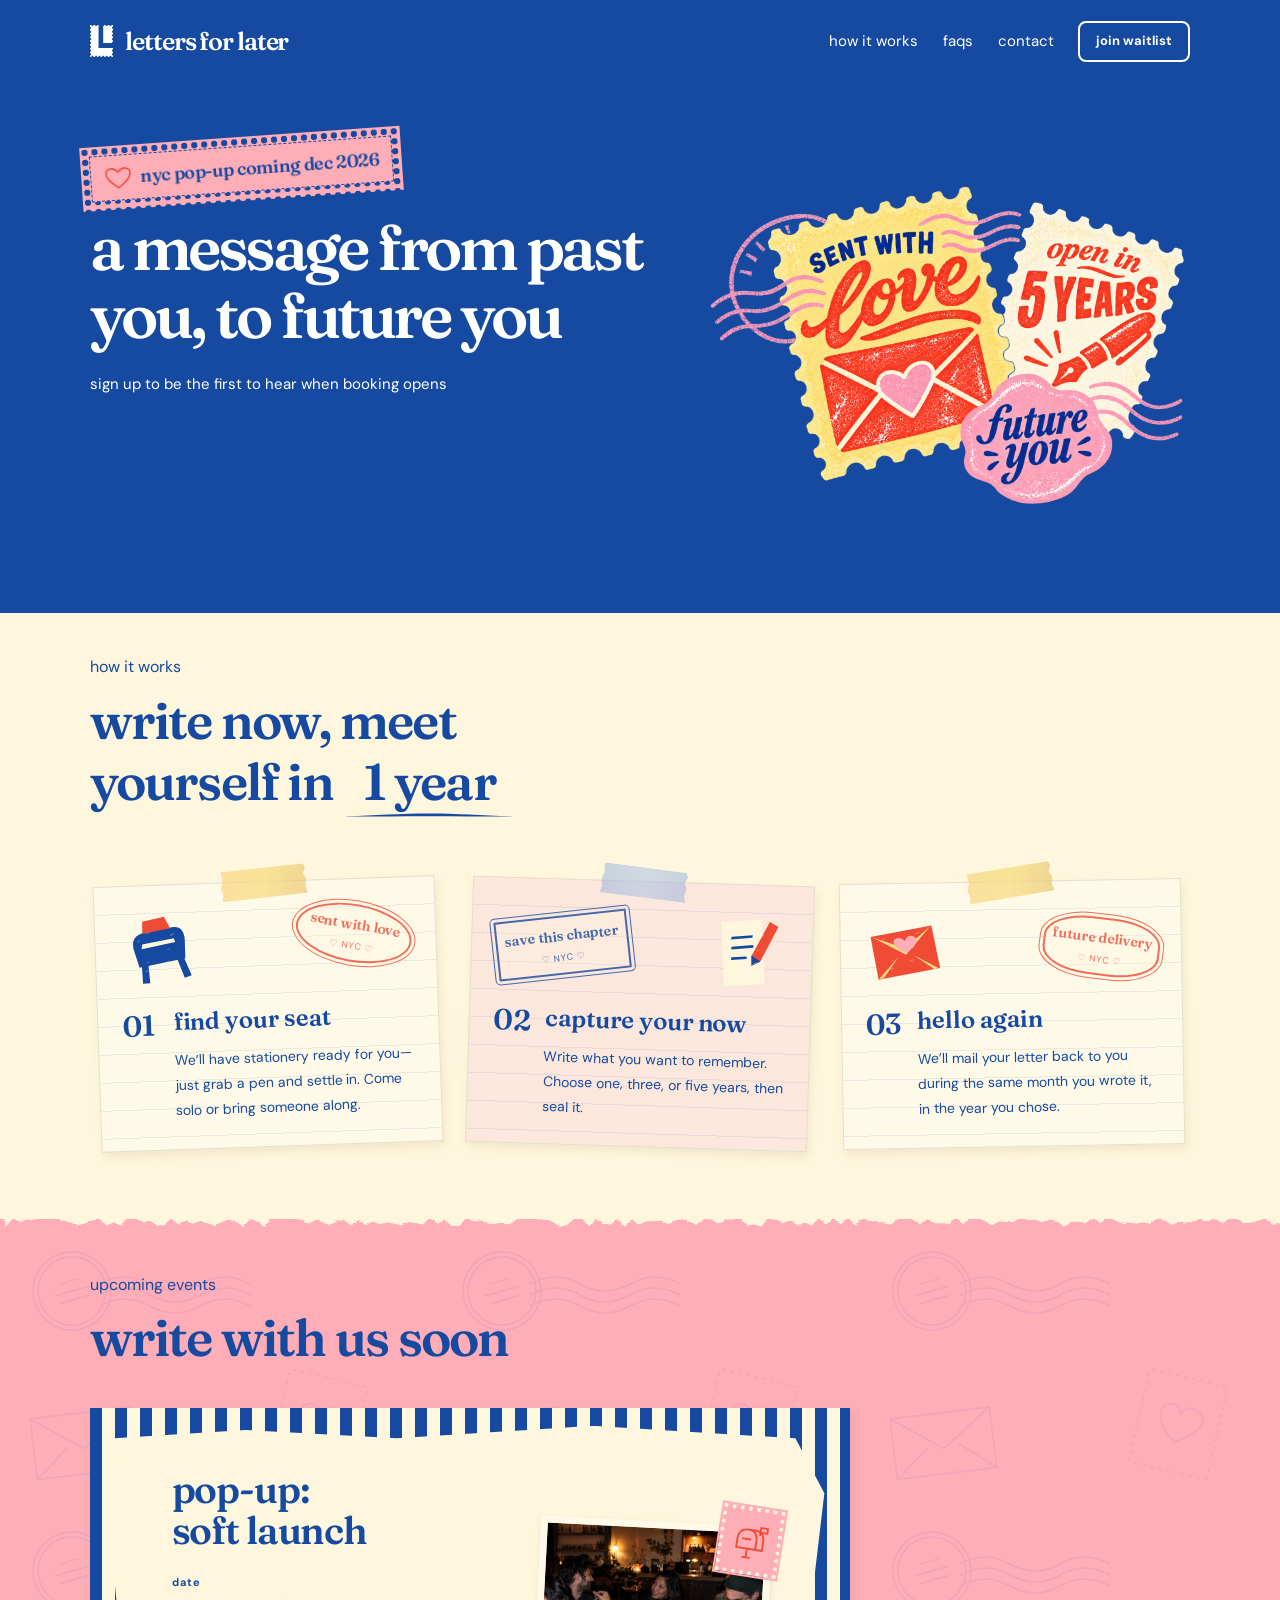
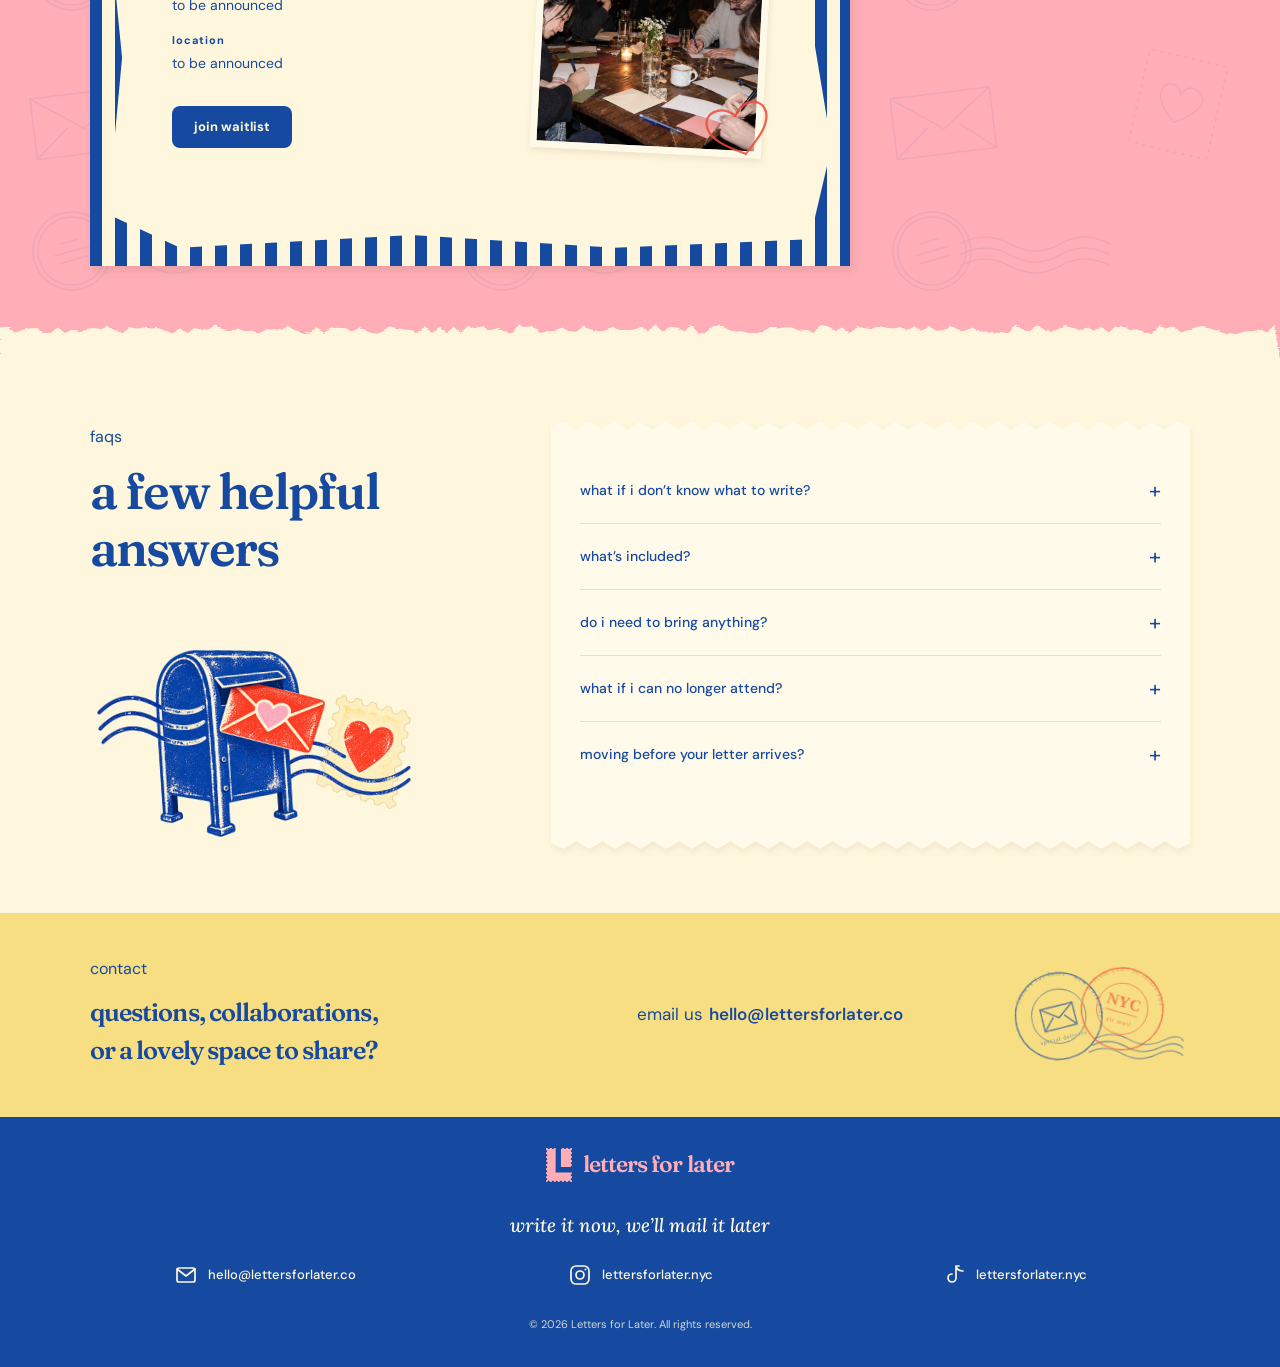
==== index.html @ 81b48ef3 "Use sentence case for full-sentence copy, name december 2026 in search text Questions, step titles, " ====
<!doctype html>
<html lang="en"><head><meta charset="utf-8"><meta name="viewport" content="width=device-width,initial-scale=1"><title>letters for later</title><link rel="icon" href="favicon.ico" sizes="32x32"><link rel="icon" type="image/png" sizes="16x16" href="assets/favicon-16.png"><link rel="icon" type="image/png" sizes="32x32" href="assets/favicon-32.png"><link rel="apple-touch-icon" sizes="180x180" href="assets/favicon-180.png"><meta name="theme-color" content="#164aa0"><meta name="description" content="A letter-writing experience coming to NYC in December 2026. Write to your future self, seal it, and we’ll mail it back in one, three, or five years."><link rel="stylesheet" href="page-base.css"><link rel="stylesheet" href="bounded-layout.css"><link rel="stylesheet" href="navigation.css"><link rel="stylesheet" href="brand-mark.css"><link rel="stylesheet" href="stamp-refinements.css"><link rel="stylesheet" href="carousel-notify.css"><link rel="stylesheet" href="footer-heading-fixes.css"><link rel="stylesheet" href="type-spacing.css"><meta property="og:type" content="website"><meta property="og:title" content="letters for later"><meta property="og:site_name" content="letters for later"><meta property="og:description" content="A message from past you, to future you. NYC letter-writing pop-ups, coming December 2026."><meta property="og:url" content="https://lettersforlater.co/"><meta property="og:image" content="https://lettersforlater.co/assets/share-event-people-v1.gif"><meta property="og:image:secure_url" content="https://lettersforlater.co/assets/share-event-people-v1.gif"><meta property="og:image:width" content="1200"><meta property="og:image:height" content="800"><meta property="og:image:type" content="image/gif"><meta property="og:image:alt" content="White Letters for Later branding over five photos of people writing and sealing letters"><meta name="twitter:card" content="summary_large_image"><meta name="twitter:title" content="letters for later"><meta name="twitter:image" content="https://lettersforlater.co/assets/share-event-people-v1.gif"><meta name="twitter:image:alt" content="White Letters for Later branding over five photos of people writing and sealing letters"><link rel="stylesheet" href="faq-share-fixes.css"><link rel="stylesheet" href="menu-focus-fixes.css"><link rel="stylesheet" href="reunion-heading.css?v=45"><link rel="stylesheet" href="postcard-photos.css"><link rel="stylesheet" href="carousel-icons.css"><meta name="twitter:image:type" content="image/gif"><link rel="image_src" href="https://lettersforlater.co/assets/share-event-people-v1.gif"><meta itemprop="image" content="https://lettersforlater.co/assets/share-event-people-v1.gif"><link rel="stylesheet" href="kit-signup.css?v=70"><link rel="stylesheet" href="color-refresh.css?v=74"></head><body class="club"><header><button class="menu-toggle" id="menu-toggle" type="button" aria-label="open navigation menu" aria-controls="mobile-menu" aria-expanded="false"><svg viewBox="0 0 24 24" aria-hidden="true"><path d="M3 6h18M3 12h14M3 18h10"></path></svg></button><a class="logo" href="#home" aria-label="Letters for Later home"><img class="brand-mark" src="assets/letters-for-later-logo-white.svg" alt="" width="355" height="477"><span>letters for later</span></a><nav aria-label="Main navigation" class="desktop-nav"><a href="#how">how it works</a><a href="#faq">faqs</a><a href="#contact">contact</a></nav><a class="nav-cta header-cta" href="#signup">join waitlist</a></header><main><svg width="0" height="0" aria-hidden="true" style="position:absolute"><defs><filter id="printed-ink" x="-5%" y="-5%" width="110%" height="110%"><feTurbulence type="fractalNoise" baseFrequency=".65" numOctaves="2" seed="7" result="noise"></feTurbulence><feColorMatrix in="noise" type="matrix" values="0 0 0 0 0 0 0 0 0 0 0 0 0 0 0 0 0 0 9 -3.7" result="grain"></feColorMatrix><feComposite in="SourceGraphic" in2="grain" operator="in"></feComposite></filter></defs></svg><section class="hero" id="home"><div class="hero-copy"><div class="pop-up-stamp"><svg class="stamp-heart" viewBox="0 0 100 100" aria-hidden="true"><path d="M50 84C40 76 11 59 10 38C9 18 34 12 50 32C66 12 91 18 90 38C89 59 60 76 50 84Z" fill="none" stroke="currentColor" stroke-width="5" stroke-linejoin="round"></path></svg><span class="stamp-title">nyc pop-up coming dec 2026</span></div><h1>a message from past you, to <em>future you</em></h1><p class="intro">sign up to be the first to hear when booking opens</p><div id="signup" class="hero-signup"><script async data-uid="47d6fa554a" src="https://letters-for-later.kit.com/47d6fa554a/index.js"></script><noscript><a href="https://letters-for-later.kit.com/47d6fa554a">sign up for updates</a></noscript></div></div><div class="postage-art"><img src="assets/postage-love-variant-06.png" alt="Illustrated postage stamps reading Sent with love, Open in 5 years, and Future you" width="1536" height="1024"></div></section><section class="section steps" id="how"><div class="steps-top"><div><div class="eyebrow">how it works</div><h2 class="reunion-heading"><span class="reunion-accessible">write now, meet yourself in one, three, or five years</span><span aria-hidden="true">write now, <br class="reunion-mobile-break">meet<br class="reunion-desktop-break"> yourself <span class="reunion-end">in <span class="year-emphasis"><span class="year-roller"><span class="year-roller-track"><span>1 year</span><span>3 years</span><span>5 years</span><span>1 year</span></span></span><svg class="year-underline" viewBox="0 0 240 16" preserveAspectRatio="none" aria-hidden="true" focusable="false"><path d="M1 11C42 9.8 79 6.25 120 6.25C161 6.25 198 9.8 239 11C240 11 240 11.3 239 11.3C198 11.2 161 10.75 120 10.75C79 10.75 42 11.2 1 11.3C0 11.3 0 11 1 11Z"></path></svg></span><span class="reunion-reduced">1, 3, or 5 years</span></span></span></h2></div></div><div class="step-grid"><article class="step paper-step paper-step-1"><span class="paper-tape" aria-hidden="true"></span><div class="step-art"><svg viewBox="0 0 120 120" aria-hidden="true"><path fill="#164AA0" d="M22 52Q20 32 42 30L87 29Q103 30 101 51L97 79 26 81ZM30 79 40 80 38 107 27 106ZM85 79 95 77 102 106 91 108Z"></path><path fill="#F04B35" d="m42 13 34-2 6 19-43 1z"></path><path fill="#fff7dd" d="m36 47 49-1 1 6-52 2z"></path><g fill="#fff7dd" opacity=".28"><path d="m29 41 5-1-1 2-4 1zm35 39 8-2-1 2-7 2zm-26-5 4-1v1l-4 2zm42-35 6-2v2l-6 2zm-46 48 5-2v2l-5 2z"></path><path d="m44 31 9-1-2 1-7 2zm28 30 5-2-1 2-4 1z"></path></g></svg></div><div class="step-copy"><b class="step-number">01</b><h3>find your seat</h3><p>We’ll have stationery ready for you—just grab a pen and settle in. Come solo or bring someone along.</p></div><div class="postal-mark postal-mark-1" aria-hidden="true"><strong>sent with love</strong><span>♡  nyc  ♡</span></div></article><article class="step paper-step paper-step-2"><span class="paper-tape" aria-hidden="true"></span><div class="step-top"><div class="postal-mark postal-mark-2" aria-hidden="true"><strong>save this chapter</strong><span>♡  nyc  ♡</span></div><div class="step-art"><svg viewBox="0 0 120 120" aria-hidden="true"><path fill="#fff7dd" d="m24 12 62 3-7 98-62-4z"></path><path fill="#164AA0" d="m37 36 32 1-1 4-33-1zm-2 15 33 1v4l-34-1zm-2 16 23 1v4l-24-1z"></path><path fill="#F04B35" d="m62 83 14-5 33-49-12-9-34 49-1 14z"></path><path fill="#164AA0" d="m62 83 2-15 12 10z"></path><g fill="#fff7dd" opacity=".28"><path d="m29 41 5-1-1 2-4 1zm35 39 8-2-1 2-7 2zm-26-5 4-1v1l-4 2zm42-35 6-2v2l-6 2zm-46 48 5-2v2l-5 2z"></path><path d="m44 31 9-1-2 1-7 2zm28 30 5-2-1 2-4 1z"></path></g></svg></div></div><div class="step-copy"><b class="step-number">02</b><h3>capture your now</h3><p>Write what you want to remember. Choose one, three, or five years, then seal it.</p></div></article><article class="step paper-step paper-step-3"><span class="paper-tape" aria-hidden="true"></span><div class="step-art"><svg viewBox="0 0 120 120" aria-hidden="true"><path fill="#F04B35" d="m12 35 94-3 3 66-95 3z"></path><path fill="#F7DE83" d="m15 36 46 34 43-37-43 27zm0 64 35-29-28 29zm92-2L72 72l28 26z"></path><path fill="#FFADB7" d="M61 67C41 52 43 43 52 43Q59 43 62 49Q69 39 76 44C89 52 71 63 61 67"></path><g fill="#fff7dd" opacity=".28"><path d="m29 41 5-1-1 2-4 1zm35 39 8-2-1 2-7 2zm-26-5 4-1v1l-4 2zm42-35 6-2v2l-6 2zm-46 48 5-2v2l-5 2z"></path><path d="m44 31 9-1-2 1-7 2zm28 30 5-2-1 2-4 1z"></path></g></svg></div><div class="step-copy"><b class="step-number">03</b><h3>hello again</h3><p>We’ll mail your letter back to you during the same month you wrote it, in the year you chose.</p></div><div class="postal-mark postal-mark-3" aria-hidden="true"><strong>future delivery</strong><span>♡  nyc  ♡</span></div></article></div></section><section class="section" id="events"><div class="events-heading"><div><div class="eyebrow">upcoming events</div><h2>write with us soon</h2></div></div><div class="postcard-carousel" data-single-event role="region" aria-label="upcoming events"><div class="postcard-track" id="postcards"><article class="event-postcard postcard-nyc" aria-label="pop-up: soft launch"><div class="postcard-inner"><div class="postcard-art"><div class="postcard-image"><img src="assets/postcard-writing-table.jpg" alt="Guests writing letters together around a café table" width="900" height="600" loading="lazy" decoding="async"></div><span class="postcard-stamp" aria-hidden="true"><svg viewBox="0 0 60 60" aria-hidden="true"><path d="M12 29c0-10 6-15 15-15h10c9 0 13 5 13 15v13H12Z"></path><path d="M27 14c8 0 13 5 13 15v13M20 28h11M28 42v13M23 55h10M44 20V9h10v7H44"></path></svg></span><svg class="postcard-heart" viewBox="0 0 100 100" aria-hidden="true"><path d="M50 84C40 76 11 59 10 38C9 18 34 12 50 32C66 12 91 18 90 38C89 59 60 76 50 84Z" fill="none" stroke="currentColor" stroke-width="3"></path></svg></div><h3>pop-up:<br><em>soft launch</em></h3><div class="postcard-details"><dl><div><dt><strong>date</strong></dt><dd class="event-date-value">to be announced</dd></div><div><dt><strong>location</strong></dt><dd>to be announced</dd></div></dl><a class="button signup-link" href="#signup">join waitlist</a></div></div></article><article class="event-postcard postcard-soon" hidden aria-label="event 2 of 2: pop-up #2: coming soon"><div class="postcard-inner"><div class="postcard-art"><div class="postcard-image"><img src="assets/postcard-handwriting.jpg" alt="Close-up of a guest writing a letter by candlelight" width="900" height="600" loading="lazy" decoding="async"></div><div class="soon-postage" aria-hidden="true"><svg viewBox="0 0 100 100"><circle cx="50" cy="50" r="43" fill="#F04B35"></circle><circle cx="50" cy="50" r="36" fill="none" stroke="#fff7dd" stroke-width="1.5"></circle><path d="M63 25a27 27 0 1 0 12 43 23 23 0 0 1-12-43Z" fill="#fff7dd"></path><path d="m74 28 2 6 6 2-6 2-2 6-2-6-6-2 6-2Z" fill="#F7DE83"></path></svg></div><svg class="soon-envelope-stamp" viewBox="0 0 120 90" aria-hidden="true"><path d="M6 13 109 7 115 75 10 82Z" fill="#fff7dd" stroke="#164AA0" stroke-width="2" stroke-dasharray="4 3"></path><path d="m23 29 70-4 3 43-71 4Z" fill="#164AA0"></path><path d="m24 29 35 23 34-27M25 71l24-23m47 20L70 48" fill="none" stroke="#fff7dd" stroke-width="2"></path><path d="M61 56c-15-9-15-20-7-20q6 0 8 6 3-8 9-6c10 5-2 14-10 20Z" fill="#FFADB7"></path></svg></div><h3>pop-up #2:<br><em>coming soon</em></h3><div class="postcard-details"><dl><div><dt><strong>date</strong></dt><dd>to be announced</dd></div><div><dt><strong>location</strong></dt><dd>to be announced</dd></div></dl></div></div></article></div><div class="carousel-controls" hidden><button type="button" id="postcard-prev" aria-label="previous event" aria-controls="postcards"><svg viewBox="0 0 24 24" aria-hidden="true"><path d="M12 6 6 12l6 6M6 12h12"></path></svg></button><span id="postcard-position" aria-live="polite">1 / 2</span><button type="button" id="postcard-next" aria-label="next event" aria-controls="postcards"><svg viewBox="0 0 24 24" aria-hidden="true"><path d="m12 6 6 6-6 6M6 12h12"></path></svg></button></div></div></section><section class="section faq" id="faq"><div><div class="eyebrow">faqs</div><h2>a few helpful answers</h2><img class="faq-postal-art" src="assets/faq-postal.png" width="1536" height="1024" loading="lazy" alt="A vintage blue mailbox with a heart-sealed envelope, a heart postage stamp and wavy postal lines"></div><div class="faq-paper"><details><summary>what if i don’t know what to write?</summary><p>Start with the ordinary things: your favorite song, the people you spend time with, what you’re looking forward to. You don’t need to be a writer, and your letter doesn’t need to be profound.</p></details><details><summary>what’s included?</summary><p>Your ticket includes space to write, one drink of your choice, stationery, a pen, an envelope, postage, and a Polaroid photo to keep or tuck into your letter.</p></details><details><summary>do i need to bring anything?</summary><p>Just yourself. We’ll provide the stationery and a pen to write with.</p></details><details><summary>what if i can no longer attend?</summary><p>Tickets are non-refundable and non-exchangeable, but you’re welcome to transfer yours to someone else.</p></details><details><summary>moving before your letter arrives?</summary><p>We’ll contact you 4 weeks before your letter is mailed and you’ll have a chance to update your mailing address.</p></details></div></section><section class="section contact" id="contact"><div><div class="eyebrow">contact</div><h2>questions, collaborations,<br>or a lovely space to share?</h2></div><div class="contact-action"><a class="contact-email" href="mailto:hello@lettersforlater.co"><span class="email-prefix">email us </span><span class="email-address">hello@lettersforlater.co</span></a><svg class="contact-postmarks" viewBox="0 0 240 150" preserveAspectRatio="xMidYMid meet" aria-hidden="true"><defs><path id="contact-ring-a" d="M25 78a51 51 0 1 1 102 0a51 51 0 1 1-102 0"></path><path id="contact-ring-b" d="M108 66a47 47 0 1 1 94 0a47 47 0 1 1-94 0"></path><filter id="contact-postmark-wear" x="-3%" y="-3%" width="106%" height="106%"><feTurbulence type="fractalNoise" baseFrequency=".06 .3" numOctaves="3" seed="19" result="grain"></feTurbulence><feColorMatrix in="grain" type="matrix" values="0 0 0 0 0 0 0 0 0 0 0 0 0 0 0 0 0 0 .5 .5" result="wear"></feColorMatrix><feComposite in="SourceGraphic" in2="wear" operator="in"></feComposite></filter></defs><g filter="url(#contact-postmark-wear)"><g transform="rotate(-16 76 78)" fill="#164AA0" opacity=".84"><circle cx="76" cy="78" r="54" fill="none" stroke="currentColor" stroke-width="1.8"></circle><circle cx="76" cy="78" r="34" fill="none" stroke="currentColor" stroke-width="1"></circle><text font-family="Georgia,serif" font-size="8" letter-spacing="1.5"><textPath href="#contact-ring-a" startOffset="9%">letters for later · new york city ·</textPath></text><path d="M55 65h41v28H55Z" fill="none" stroke="#164AA0" stroke-width="1.8"></path><path d="m55 65 21 15 20-15m-41 28 14-15m27 15L83 78" fill="none" stroke="#164AA0" stroke-width="1.8"></path><text x="76" y="108" text-anchor="middle" font-family="Georgia,serif" font-size="7" letter-spacing="1">special delivery</text></g><g transform="rotate(14 155 66)" fill="#F04B35" stroke="#F04B35" opacity=".86"><circle cx="155" cy="66" r="51" fill="none" stroke-width="1.8"></circle><circle cx="155" cy="66" r="32" fill="none" stroke-width="1"></circle><text stroke="none" font-family="Georgia,serif" font-size="8" letter-spacing="1.3"><textPath href="#contact-ring-b" startOffset="8%">from you · to future you ·</textPath></text><text x="155" y="64" text-anchor="middle" stroke="none" font-family="Georgia,serif" font-size="20" font-weight="bold">NYC</text><path d="M134 71h42" stroke-width="1"></path><text x="155" y="85" text-anchor="middle" stroke="none" font-family="Georgia,serif" font-size="8" letter-spacing="1">air mail</text></g><g fill="none" stroke="#164AA0" stroke-width="1.6" opacity=".6"><path d="M123 104q21-11 42 0t42 0t26 0M119 113q21-11 42 0t42 0t30 0M115 122q21-11 42 0t42 0t34 0"></path></g></g></svg></div></section></main><footer><div class="footer-brand"><img class="brand-mark" src="assets/letters-for-later-logo-pink.svg" alt="" width="355" height="477"><span>letters for later</span></div><div class="footer-info"><p class="footer-tagline">write it now, we’ll mail it later</p></div><a class="social-link footer-email" href="mailto:hello@lettersforlater.co"><svg viewBox="0 0 24 24" aria-hidden="true"><rect x="3" y="5" width="18" height="14" rx="2"></rect><path d="m3 6 9 7 9-7"></path></svg><span>hello@lettersforlater.co</span></a><a class="social-link" href="https://www.instagram.com/lettersforlater.nyc/" target="_blank" rel="noopener noreferrer" aria-label="Instagram: lettersforlater.nyc"><svg viewBox="0 0 24 24" aria-hidden="true"><rect x="3" y="3" width="18" height="18" rx="5"></rect><circle cx="12" cy="12" r="4"></circle><circle class="dot" cx="17.5" cy="6.5" r="1"></circle></svg><span>lettersforlater.nyc</span></a><a class="social-link" href="https://www.tiktok.com/@lettersforlater.nyc" target="_blank" rel="noopener noreferrer" aria-label="TikTok: lettersforlater.nyc"><svg viewBox="0 0 24 24" aria-hidden="true"><path d="M14 3v12a4 4 0 1 1-4-4M14 3c1 4 3 5 7 5M14 3h3"></path></svg><span>lettersforlater.nyc</span></a><p class="footer-copyright">© 2026 Letters for Later. All rights reserved.</p></footer><script src="postcards.js?v=55" defer></script><dialog class="mobile-menu" id="mobile-menu" aria-labelledby="menu-label"><div class="mobile-menu-header"><span class="mobile-menu-logo" id="menu-label" tabindex="-1"><img class="brand-mark" src="assets/letters-for-later-logo-blue.svg" alt="" width="355" height="477"><span>letters for later</span></span><button class="menu-close" type="button" aria-label="close navigation menu"><svg viewBox="0 0 24 24" aria-hidden="true"><path d="m5 5 14 14M19 5 5 19"></path></svg></button></div><nav class="mobile-menu-links" aria-label="mobile navigation"><a href="#how">how it works</a><a href="#faq">faqs</a><a href="#contact">contact</a></nav></dialog><script src="navigation.js" defer></script><script src="kit-signup.js?v=76" defer></script></body></html>
---- page-base.css ----
*{box-sizing:border-box}html{scroll-behavior:smooth;scroll-padding-top:110px}body{margin:0;background:var(--paper);color:var(--ink);font-family:Georgia,serif}a{color:inherit}button,a,summary{-webkit-tap-highlight-color:transparent}a:focus-visible,button:focus-visible,summary:focus-visible{outline:3px solid var(--accent);outline-offset:5px}.switch{background:#272823;color:#fff;display:flex;justify-content:center;gap:22px;padding:12px 16px;font:11px Arial,sans-serif;letter-spacing:.04em;position:relative;z-index:4}.switch a{text-decoration:none;opacity:.65}.switch a[aria-current]{opacity:1;text-decoration:underline;text-underline-offset:5px}.switch span{opacity:.5}header{padding:25px 5%;display:flex;align-items:center;justify-content:space-between;border-bottom:1px solid var(--line)}.logo{font-size:25px;line-height:.85;letter-spacing:-1px;text-decoration:none}.logo em{font-size:20px}nav{display:flex;gap:30px;align-items:center;font:12px Arial,sans-serif}.nav-cta{border:1px solid;padding:12px 20px;border-radius:30px}nav a{text-decoration:none}.hero{min-height:650px;position:relative;display:grid;grid-template-columns:1.2fr 1fr;align-items:center;padding:70px 8%;gap:40px;overflow:hidden}.eyebrow{text-transform:uppercase;letter-spacing:.19em;font:10px Arial,sans-serif;font-weight:600;line-height:1.8}.hero h1{font-size:clamp(58px,6.7vw,105px);line-height:.96;letter-spacing:-.055em;font-weight:400;margin:25px 0}.hero h1 em{font-weight:400}.intro{font:16px/1.8 Arial,sans-serif;max-width:410px}.button{display:inline-block;background:var(--ink);color:var(--paper);border:1px solid var(--ink);padding:16px 25px;border-radius:2px;text-decoration:none;font:12px Arial,sans-serif;margin-top:20px}.subnote{font:11px/1.7 Arial,sans-serif;display:block;margin-top:15px}.still-life{position:relative;min-height:410px;display:grid;place-items:center}.letter{width:82%;background:#fffdf3;color:var(--ink);padding:35px 35px 60px;transform:rotate(-8deg);box-shadow:0 8px 28px #342a2114;position:relative;min-height:300px;border:1px solid #c4b9a748}.letter p{font-size:24px;font-style:italic;line-height:1.5}.letter .date{font:10px monospace;letter-spacing:.1em}.envelope{position:absolute;width:85%;height:195px;bottom:-5px;right:-10px;background:var(--tint);border:1px solid var(--ink);transform:rotate(8deg);box-shadow:0 10px 20px #342a2112;display:grid;place-items:center;overflow:hidden}.envelope:before{content:'';position:absolute;width:80%;height:180px;border:1px solid var(--ink);transform:rotate(32deg) skew(-25deg);top:-120px;background:var(--tint)}.envelope span{margin-top:70px;font-style:italic;font-size:21px}.stamp{position:absolute;right:0;top:5px;transform:rotate(12deg);border:6px dotted var(--ink);background:var(--paper);padding:17px 10px;font-size:28px;z-index:2}.stamp small{display:block;font:8px Arial,sans-serif;text-align:center;letter-spacing:.13em;margin-top:7px}.ribbon{text-align:center;background:var(--ink);color:var(--paper);padding:18px;font:11px Arial,sans-serif;text-transform:uppercase;letter-spacing:.19em}.section{padding:90px 8%}.section h2{font-size:clamp(38px,4.2vw,62px);font-weight:400;line-height:1.07;letter-spacing:-.035em;margin:20px 0 25px}.story{display:grid;grid-template-columns:1fr 1fr;gap:12%;align-items:center}.body{font:15px/1.9 Arial,sans-serif;max-width:540px}.story .quote{font-size:27px;line-height:1.4;font-style:italic}.steps{background:var(--tint)}.steps-top{display:flex;justify-content:space-between;align-items:end;gap:25px}.steps-top p{max-width:320px}.step-grid{display:grid;grid-template-columns:repeat(3,1fr);gap:40px;margin-top:50px}.step{border-top:1px solid var(--ink);padding-top:20px}.step b{font-weight:400;font-style:italic;font-size:40px}.step h3{font-size:25px;font-weight:400}.step p{font:14px/1.8 Arial,sans-serif}.prompt{text-align:center;padding:85px 12%;border-bottom:1px solid var(--line)}.prompt h2{font-size:clamp(34px,4vw,55px);font-weight:400;font-style:italic;max-width:800px;margin:30px auto}.prompt button{background:transparent;border:0;border-bottom:1px solid var(--ink);padding:8px 0;color:var(--ink);font:12px Arial,sans-serif;cursor:pointer}.events-heading{display:flex;justify-content:space-between;gap:30px;align-items:end}.events-heading p{max-width:290px}.event{border-top:1px solid var(--ink);border-bottom:1px solid var(--ink);padding:30px 0;display:grid;grid-template-columns:110px 1fr auto;gap:35px;align-items:center;margin-top:30px}.event-date{background:var(--tint);padding:22px 15px;text-align:center;font:11px Arial,sans-serif;letter-spacing:.1em}.event-date strong{display:block;font:35px Georgia,serif;margin:6px}.event h3{font-size:27px;font-weight:400;margin:0 0 10px}.event p{font:13px/1.6 Arial,sans-serif;margin:5px 0}.disabled{font:12px Arial,sans-serif;border:1px solid var(--line);padding:14px 20px;border-radius:30px;opacity:.7}.event-note{font:11px/1.7 Arial,sans-serif}.faq{display:grid;grid-template-columns:.8fr 1.2fr;gap:9%;background:var(--tint)}details{border-top:1px solid var(--line);padding:21px 0}details:last-child{border-bottom:1px solid var(--line)}summary{font:16px/1.5 Arial,sans-serif;cursor:pointer;list-style:none;display:flex;justify-content:space-between;gap:20px}summary:after{content:'+'}details[open] summary:after{content:'−'}details p{font:14px/1.8 Arial,sans-serif;padding-right:25px;margin-bottom:0}.contact{display:grid;grid-template-columns:1.2fr 1fr;gap:10%;align-items:center}.contact h2{font-size:48px}.contact-links{border-top:1px solid var(--line);padding-top:20px;font:13px/2 Arial,sans-serif}.contact-links span{display:block;opacity:.7}footer{border-top:1px solid var(--line);padding:30px 8%;display:flex;justify-content:space-between;gap:30px;font:11px/1.7 Arial,sans-serif}.closing{font-size:clamp(50px,11.2vw,170px);line-height:1;text-align:center;letter-spacing:-.055em;padding:55px 3%;border-top:1px solid var(--line)}.club{--paper:#f8f1e4;--ink:#822c32;--tint:#edccca;--accent:#bb5b35;--line:#822c3240}.club .hero{background:repeating-linear-gradient(90deg,transparent 0,transparent 79px,#822c3204 80px)}.club .letter{border-top:7px double var(--ink)}.play{--paper:#fff5bc;--ink:#234da3;--tint:#b9d9eb;--accent:#ce4828;--line:#234da350}.play .hero{grid-template-columns:1fr 1fr}.play h1{font-weight:bold;letter-spacing:-.06em}.play h1 em{color:#c34628}.play .hero:after{content:'';height:13px;position:absolute;bottom:0;left:0;right:0;background:repeating-linear-gradient(90deg,var(--ink) 0 13px,var(--paper) 13px 26px)}.play .button{border-radius:40px}.play .envelope{background:#ee9f8c}.play .envelope:before{background:#ee9f8c}.play .stamp{background:#efb7d0;color:#923439;border-color:#923439}.play .ribbon{background:#c34628}.play .story{grid-template-columns:1.2fr 1fr}.play .step b{display:inline-grid;place-items:center;border:1px solid;border-radius:50%;width:65px;height:65px}.archive{--paper:#f5f3e9;--ink:#2e483d;--tint:#e5e7da;--accent:#a34f31;--line:#2e483d40}.archive .hero{grid-template-columns:1fr;text-align:center;min-height:780px;padding-top:65px;padding-bottom:70px}.archive .hero-copy{z-index:2}.archive .hero h1{max-width:800px;margin:25px auto}.archive .intro{margin:25px auto}.archive .still-life{position:absolute;inset:0;pointer-events:none;opacity:.85}.archive .letter{position:absolute;left:-85px;top:160px;width:280px;transform:rotate(-17deg);min-height:320px}.archive .envelope{width:270px;right:-55px;bottom:100px;height:185px;transform:rotate(-20deg)}.archive .stamp{right:70px;top:60px}.archive .ribbon{color:var(--ink);background:var(--paper);border-block:1px solid var(--line)}.archive .story{max-width:1100px;margin:auto}.archive .button{background:transparent;color:var(--ink)}.archive .prompt{background:var(--paper)}@media(max-width:750px){.switch{gap:13px;flex-wrap:wrap;font-size:10px}.switch span{display:none}header{padding:22px 6%}nav{gap:15px;font-size:10px}nav .about-link{display:none}.nav-cta{padding:10px}.hero,.play .hero{grid-template-columns:1fr;padding:55px 7% 65px;gap:25px}.hero h1{font-size:65px}.still-life{min-height:330px;max-width:400px;width:100%;margin:auto}.letter{min-height:260px;padding:25px}.letter p{font-size:21px}.envelope{height:150px;right:5px}.envelope span{font-size:18px}.stamp{font-size:22px}.section{padding:60px 7%}.story,.play .story,.faq,.contact{grid-template-columns:1fr;gap:25px}.steps-top,.events-heading{display:block}.step-grid{grid-template-columns:1fr;gap:25px;margin-top:30px}.step h3{margin:12px 0}.step b{font-size:30px}.event{grid-template-columns:70px 1fr;gap:20px}.event-date{padding:16px 5px}.event .disabled{grid-column:2;justify-self:start}.event h3{font-size:24px}.archive .hero{min-height:760px;padding-bottom:240px}.archive .hero h1{font-size:60px}.archive .letter{top:auto;bottom:-70px;left:-30px;width:210px}.archive .envelope{bottom:10px;right:-15px;width:220px}.archive .stamp{display:none}.archive .still-life{max-width:none;height:100%;opacity:.7}.closing{padding:40px 5%}footer{flex-direction:column;gap:12px}.contact h2{font-size:40px}}@media(prefers-reduced-motion:reduce){html{scroll-behavior:auto}}

.club{--paper:#fffdf7;--ink:#164AA0;--tint:#F7DE83;--accent:#F04B35;--line:#164aa040;--pink:#F3A4BC}
.club .hero{background:var(--paper);min-height:620px;padding-top:65px;padding-bottom:65px}.club .hero h1{font-size:clamp(60px,6.6vw,100px)}.club .hero h1 em{position:relative;white-space:nowrap}.club .hero h1 em:after{content:'';position:absolute;left:0;right:0;bottom:-6px;height:9px;border-top:3px solid var(--accent);border-radius:50%;transform:rotate(-3deg)}.club .intro{margin-top:32px}.club .button{border-radius:30px;padding:17px 27px}.club .button:hover{background:#103c86}.club .still-life{min-height:420px}.club .letter{background:var(--tint);border-top:0;transform:rotate(-9deg);padding-top:32px;box-shadow:5px 10px 0 #164aa010}.club .letter:after{content:'';position:absolute;left:25px;right:25px;bottom:35px;height:32px;background:repeating-linear-gradient(transparent 0 15px,#164aa025 15px 16px)}.club .envelope{background:var(--pink);border:2px solid var(--ink);height:190px;bottom:-8px}.club .envelope:before{background:var(--pink);border-width:2px}.club .stamp{background:var(--accent);color:#fffdf7;border-color:#fffdf7;right:-10px;top:13px;padding:15px;font-size:34px;outline:1px solid var(--accent)}.round-sticker{position:absolute;z-index:3;left:-25px;bottom:15px;width:125px;height:125px;border-radius:50%;background:var(--accent);color:#fffdf7;display:flex;flex-direction:column;justify-content:center;text-align:center;transform:rotate(-13deg);font:11px/1.5 Arial,sans-serif;border:1px dashed #fffdf7;outline:7px solid var(--accent)}.round-sticker em{font:23px/1.2 Georgia,serif}.hero-swish{position:absolute;width:160px;left:-75px;top:10px;fill:none;stroke:var(--accent);stroke-width:2.5}.club .ribbon{background:var(--pink);color:var(--ink);border-block:1px solid var(--ink);padding:21px;letter-spacing:.16em}.club .story{padding-top:85px;padding-bottom:85px;gap:10%;grid-template-columns:1.15fr 1fr}.club .story h2{font-size:54px}.club .story .body{max-width:380px}.memory-card{position:relative;background:var(--tint);transform:rotate(4deg);padding:40px 30px;border:1px solid var(--ink);max-width:390px;box-shadow:8px 8px 0 var(--pink)}.memory-card h3{font:italic 37px/1.05 Georgia,serif;margin:25px 0}.memory-card ul{padding:0;list-style:none;font:13px/1.6 Arial,sans-serif}.memory-card li{padding:10px 0;border-bottom:1px solid var(--line)}.memory-card li:before{content:'✧';color:var(--ink);margin-right:10px}.hand-note{display:block;font:italic 18px Georgia,serif;margin-top:25px;transform:rotate(-3deg)}.tape{position:absolute;top:-13px;left:37%;width:95px;height:28px;background:#f3a4bcbb;transform:rotate(-9deg)}.heart-doodle{position:absolute;right:-30px;top:-30px;width:90px;fill:var(--pink);stroke:var(--accent);stroke-width:3;transform:rotate(15deg)}.club .steps{background:var(--tint);padding-top:65px;padding-bottom:65px}.club .step-grid{gap:45px;margin-top:20px}.club .step{border:0;padding-top:0}.step-art{height:160px;display:flex;align-items:center;justify-content:center;position:relative}.step-art svg{width:130px;fill:none;stroke:var(--ink);stroke-width:2;stroke-linecap:round;stroke-linejoin:round;position:relative;z-index:1;transform:rotate(-7deg)}.step-art:before{content:'';position:absolute;width:145px;height:125px;background:var(--pink);border-radius:50%;transform:rotate(-12deg)}.step:nth-child(2) .step-art:before{border-radius:5px;transform:rotate(9deg);background:#fffdf7}.step:nth-child(3) .step-art:before{background:var(--pink);border-radius:45% 55% 35% 65%}.step-art b{position:absolute;left:10px;top:5px;font-size:25px!important}.club .step h3{margin:10px 0 12px}.club .step p{max-width:260px}.club .prompt{margin:0;padding:75px 12%;background:var(--pink);position:relative;border:0}.prompt-label{font:italic 22px Georgia,serif;transform:rotate(-3deg)}.club .prompt h2{font-size:clamp(31px,3.6vw,49px)}.club .prompt button{padding:12px 20px;border:1px solid;border-radius:30px}.club .event{grid-template-columns:130px 1fr auto;border:1px solid var(--ink);padding:25px;box-shadow:7px 7px 0 var(--tint)}.club .event-date{background:var(--pink);border:3px dotted var(--ink);transform:rotate(-5deg);padding:13px}.mini-envelope{display:block;font-size:35px;line-height:1.1}.club .faq{background:var(--paper);border-top:1px solid var(--line);padding-top:65px;padding-bottom:65px}.club .faq h2{font-size:55px}.club .faq>div:first-child:after{content:'LFL';display:grid;place-items:center;width:115px;height:115px;margin-top:30px;border-radius:42% 58% 54% 46%;background:var(--pink);border:3px double var(--ink);font:italic 36px Georgia,serif;transform:rotate(-13deg)}.club .contact{background:var(--tint);padding-top:60px;padding-bottom:60px}.club .closing{background:var(--pink);color:var(--ink);position:relative;border:0}.club footer{background:var(--pink);border-color:var(--ink)}
@media(max-width:750px){.club .hero{padding-top:45px;padding-bottom:55px}.club .hero h1{font-size:61px}.club .still-life{min-height:350px;margin-top:10px;width:88%}.club .envelope{height:155px;right:-7px}.club .letter p{font-size:20px}.club .stamp{font-size:25px;right:-12px}.round-sticker{width:105px;height:105px;left:-20px;bottom:0;font-size:10px}.round-sticker em{font-size:20px}.hero-swish{width:95px;left:-32px;top:0}.club .story{grid-template-columns:1fr;gap:40px;padding-block:55px}.club .story h2{font-size:43px}.memory-card{width:90%;margin:0 auto;padding:30px 25px}.memory-card h3{font-size:33px}.club .step-grid{gap:25px}.club .step{display:grid;grid-template-columns:110px 1fr;column-gap:20px}.step-art{grid-row:1/3;height:125px}.step-art svg{width:100px}.step-art:before{width:105px;height:100px}.step-art b{left:0;top:0}.club .step h3{align-self:end;font-size:23px}.club .step p{margin-top:0}.club .event{grid-template-columns:85px 1fr;padding:20px 15px;gap:18px}.club .event-date{padding:8px 2px;font-size:9px}.club .event h3{font-size:23px}.club .faq>div:first-child:after{display:none}.club .ribbon{font-size:9px;letter-spacing:.1em}.club .faq h2{font-size:44px}.club .section{padding-inline:7%}}

@font-face {
  font-family: 'DM Sans';
  font-style: normal;
  font-weight: 400;
  font-display: swap;
  src: url(assets/font-0.ttf) format('truetype');
}
@font-face {
  font-family: 'DM Sans';
  font-style: normal;
  font-weight: 500;
  font-display: swap;
  src: url(assets/font-1.ttf) format('truetype');
}
@font-face {
  font-family: 'DM Sans';
  font-style: normal;
  font-weight: 600;
  font-display: swap;
  src: url(assets/font-2.ttf) format('truetype');
}
@font-face {
  font-family: 'DM Sans';
  font-style: normal;
  font-weight: 700;
  font-display: swap;
  src: url(assets/font-3.ttf) format('truetype');
}
@font-face {
  font-family: 'Fraunces';
  font-style: italic;
  font-weight: 700;
  font-display: swap;
  src: url(assets/font-4.ttf) format('truetype');
}
@font-face {
  font-family: 'Fraunces';
  font-style: normal;
  font-weight: 700;
  font-display: swap;
  src: url(assets/font-5.ttf) format('truetype');
}


.club{--paper:#fff7dd;--ink:#164AA0;--tint:#F7DE83;--pink:#F3A4BC;--accent:#F04B35;background:var(--tint)}
.club header{background:var(--pink);border:0;padding-block:26px}.club nav,.club .eyebrow,.club .intro,.club .body,.club .button,.club .subnote,.club .ribbon,.club .step p,.club .event p,.club .event-note,.club .event-date,.club .disabled,.club summary,.club details p,.club .contact-links,.club footer,.club .memory-card ul,.club .prompt button{font-family:'DM Sans',sans-serif}.club .body,.club .intro{font-weight:400;font-size:16px;line-height:1.75}.club h1,.club h2,.club h3,.club .closing,.club .logo{font-family:'Fraunces',Georgia,serif;font-weight:700}.club h1 em,.club h2 em{font-weight:700}.club .logo em{font-family:'Fraunces',Georgia,serif;font-weight:700}.club .nav-cta{border:0;background:var(--ink);color:var(--paper)}
.club .hero{background:var(--pink);grid-template-columns:1.12fr 1fr;gap:25px;padding:45px 7% 75px;min-height:620px}.club .hero h1{font-size:clamp(58px,6vw,90px);letter-spacing:-.055em;line-height:1.03}.club .hero h1 em:after{display:none}.club .hero .eyebrow{letter-spacing:.11em;font-weight:700;font-size:11px;display:inline-block;background:var(--tint);padding:10px 15px;transform:rotate(-2deg)}.club .intro{max-width:400px;margin-top:26px}.club .button{border:0;font-weight:600}.postage-art{position:relative;min-width:0;transform:rotate(3deg);width:115%;margin-left:-5%}.postage-art img{width:100%;height:auto;display:block}.art-caption{display:block;text-align:center;font:italic 19px 'Fraunces',Georgia,serif;transform:rotate(-6deg);margin-top:15px}.club .ribbon{background:var(--ink);color:var(--tint);border:0;font-weight:600;padding:21px}
.club .story{background:var(--tint);padding-block:75px}.club .story h2{font-size:clamp(40px,4.2vw,59px);line-height:1.08}.club .memory-card{border:0;background:var(--paper);box-shadow:none;padding:40px 35px;transform:rotate(4deg);mask:radial-gradient(7px at 7px 7px,#0000 98%,#000) -7px -7px/100% 14px,radial-gradient(7px at 7px 7px,#0000 98%,#000) -7px -7px/14px 100%;mask-composite:intersect}.club .memory-card h3{font-size:36px;font-weight:700}.club .memory-card li{border:0;padding:9px 0}.club .memory-card .tape{display:none}.ink-flower{position:absolute;right:20px;top:25px;color:var(--accent);font:72px Georgia,serif;transform:rotate(10deg)}.club .memory-card .eyebrow{max-width:200px}.club .hand-note{color:var(--ink)}
.club .steps{background:var(--pink);padding-block:65px}.club .steps h2{font-size:clamp(42px,4.2vw,60px)}.club .step-art:before{display:none}.club .step-art svg{stroke:none;width:145px;transform:rotate(-8deg)}.club .step-art{justify-content:start;padding-left:30px;height:165px}.club .step-art b{font:700 15px 'DM Sans',sans-serif!important;left:0;top:20px}.club .step h3{font-size:27px;font-weight:700}.club .step p{font-weight:400;font-size:15px;line-height:1.7}.club .prompt{background:var(--ink);color:var(--tint);padding-block:70px;border:0}.club .prompt-label{color:var(--pink);font:italic 23px 'Fraunces',Georgia,serif}.club .prompt h2{font-family:'Fraunces',Georgia,serif;font-size:clamp(32px,3.8vw,54px);font-weight:700}.club .prompt button{border:0;background:var(--tint);color:var(--ink);padding:14px 22px;font-weight:600}
.club #events{background:var(--paper);padding-block:70px}.club .event{background:var(--tint);border:0;box-shadow:none;padding:28px;grid-template-columns:140px 1fr auto;gap:30px}.club .event-date{border:0;background:var(--accent);color:#fff7dd;transform:rotate(-7deg);padding:25px 12px;clip-path:polygon(9% 0,91% 2%,100% 14%,96% 87%,85% 100%,10% 95%,0 83%,3% 13%)}.club .event-date strong{font:700 43px 'Fraunces',Georgia,serif}.event-stamp-top{font-size:8px;letter-spacing:.1em}.club .event-date>span:last-child{font-size:10px;line-height:1.5;font-weight:700}.club .event h3{font-size:27px;font-weight:700}.club .disabled{border:0;background:var(--paper);color:var(--ink);opacity:1}.club .event-note{margin-top:22px}.club .faq{background:var(--tint);border:0}.club .faq>div:first-child:after{display:none}.club details{border:0;padding:17px 22px;margin-bottom:10px;background:#fff7dd66;border-radius:3px}.club details:last-child{border:0}.club summary{font-weight:500}.club details p{font-weight:400}.club .contact{background:var(--pink)}.club .contact-links{border:0;padding-left:20px}.club .contact-links span{opacity:1;font-weight:400}.club .contact-links strong{font-weight:600}.club .closing{background:var(--ink);color:var(--pink);font-size:clamp(45px,10.5vw,160px);padding-block:45px}.club footer{background:var(--ink);color:var(--paper);border:0}.club .section{border:0}
@media(max-width:750px){.club .hero{grid-template-columns:1fr;padding:35px 7% 45px;gap:20px}.club .hero h1{font-size:clamp(48px,10.8vw,70px)}.club .hero .eyebrow{font-size:9px;letter-spacing:.08em;padding:10px}.postage-art{width:105%;margin-left:-2.5%;max-width:480px;justify-self:center}.art-caption{font-size:17px;margin-top:0}.club .story{padding-block:55px}.club .memory-card{width:100%;max-width:360px;padding:35px 25px}.club .story h2{font-size:43px}.club .step-art{padding-left:5px;height:130px}.club .step-art svg{width:100px}.club .step-art b{font-size:12px!important;left:0;top:0}.club .step h3{font-size:24px}.club .event{grid-template-columns:90px 1fr;padding:22px 16px;gap:20px}.club .event-date{padding:20px 7px}.club .event-date strong{font-size:31px}.event-stamp-top{font-size:7px}.club .event h3{font-size:23px}.club .contact-links{padding-left:0}.club .faq h2{font-size:45px}.club .closing{font-size:10.5vw}.club .ribbon{font-size:8px;letter-spacing:.1em}.club details{padding:17px}}

@font-face {
  font-family: 'Lora';
  font-style: italic;
  font-weight: 500;
  font-display: swap;
  src: url(assets/lora-0.ttf) format('truetype');
}
@font-face {
  font-family: 'Lora';
  font-style: normal;
  font-weight: 500;
  font-display: swap;
  src: url(assets/lora-1.ttf) format('truetype');
}
@font-face {
  font-family: 'Lora';
  font-style: normal;
  font-weight: 600;
  font-display: swap;
  src: url(assets/lora-2.ttf) format('truetype');
}


.club{--pink:#FFADB7}.club h1,.club h2,.club h3,.club .closing,.club .logo,.club .logo em{font-family:'Lora',Georgia,serif;font-weight:500}.club h1 em,.club h2 em{font-weight:500}.club .hero h1{font-size:clamp(52px,5.6vw,84px);line-height:1.08}.club .hero{grid-template-columns:1.15fr 1fr;padding-bottom:80px}.club .hero h1 em{white-space:normal}.club .postage-art{width:95%;margin:0;justify-self:center;transform:rotate(2deg);animation:paper-arrive .8s ease-out both}.club .art-caption{font-family:'Lora',serif;font-size:17px}.club .hero .eyebrow{text-transform:none;font-size:15px;font-weight:700;letter-spacing:.01em;background:var(--tint);padding:15px 21px;transform:rotate(-3deg);clip-path:polygon(3% 1%,97% 0,100% 14%,98% 87%,96% 100%,3% 97%,0 85%,1% 12%)}.club .hero .eyebrow:before{content:'✳';display:inline-block;font-size:23px;vertical-align:middle;margin-right:10px;color:var(--accent)}.club .eyebrow,.club .ribbon{text-transform:lowercase;letter-spacing:.05em}.club .ribbon{font-size:14px;position:relative;z-index:1}.club .ribbon:before{content:'';position:absolute;left:0;right:0;top:-13px;height:15px;background:radial-gradient(30px 15px at 30px 15px,var(--ink) 98%,transparent) 0 0/60px 15px repeat-x}.club .button,.club button,.club .nav-cta{font:700 15px/1.4 'DM Sans',sans-serif;cursor:pointer}.club .button,.club .prompt button{padding:16px 24px}.club .memory-card h3{font-family:'Lora',serif;font-weight:500}.club .steps h2{font-weight:500}.club .step h3{font-family:'Lora',serif;font-weight:600}.club .step-art svg{filter:url(#printed-ink)}.club .step-art:hover svg{transform:rotate(-2deg) translateY(-3px)}.club .step-art svg{transition:transform .25s ease}.club .steps{position:relative}.club .steps:before{content:'';position:absolute;left:0;right:0;top:-14px;height:16px;background:radial-gradient(50px 17px at 50px 17px,var(--pink) 98%,transparent) 0 0/100px 17px repeat-x}.club .prompt{border-radius:55% 5% 0 0/28px 12px 0 0;padding-top:80px}.club .prompt-label{font:italic 24px/1.4 'Lora',serif;font-weight:500}.club .prompt h2{font:500 clamp(30px,3.3vw,46px)/1.3 'Lora',serif;max-width:850px}.refresh-arrow{display:inline-block;transform:scaleY(-1);font-size:27px;line-height:1;vertical-align:middle;margin-left:10px}.club .prompt button{font-weight:700;font-size:15px}.club .event{position:relative;margin-top:42px;padding:34px;mask:radial-gradient(8px at 8px 8px,#0000 98%,#000) -8px -8px/100% 16px,radial-gradient(8px at 8px 8px,#0000 98%,#000) -8px -8px/16px 100%;mask-composite:intersect}.club .event h3{font-family:'Lora',serif;font-weight:500}.club .event-date{background:var(--accent)}.club .event-date strong{font-family:'Lora',serif}.club .faq h2{font-size:clamp(36px,4vw,52px);line-height:1.15}.faq-mail{margin-top:35px;max-width:210px;transform:rotate(-7deg)}.faq-mail span{font:italic 16px 'Lora',serif}.faq-mail svg{width:150px;display:block;margin:10px auto 0;filter:url(#printed-ink)}.club .contact{grid-template-columns:1.1fr 1fr;gap:6%;padding-block:65px;position:relative}.club .contact:before{content:'';position:absolute;left:0;right:0;top:-14px;height:16px;background:radial-gradient(45px 17px at 45px 17px,var(--pink) 98%,transparent) 0 0/90px 17px repeat-x}.contact-email{display:flex;align-items:center;gap:12px;font:600 clamp(16px,1.7vw,23px)/1.5 'DM Sans',sans-serif;text-decoration:none}.contact-email svg{width:29px;flex:none;fill:none;stroke:currentColor;stroke-width:1.6}.club .contact h2{font-weight:500;font-size:43px}.club .closing{font-size:clamp(42px,6vw,80px);display:flex;align-items:center;justify-content:center;gap:25px;padding:45px 7% 30px}.footer-envelope{width:100px;flex:none;transform:rotate(-10deg);filter:url(#printed-ink);animation:letter-bob 3s ease-in-out 2}.club footer{align-items:center;gap:30px;padding-top:10px;padding-bottom:40px;font-size:13px}.footer-tagline{font:italic 18px/1.4 'Lora',serif;margin:0 0 12px}.socials{display:flex;gap:32px}.socials a{display:flex;align-items:center;gap:10px;text-decoration:none;font-weight:500}.socials small{display:block;font-size:11px;opacity:.85;font-weight:400}.socials svg{width:24px;height:24px;fill:none;stroke:currentColor;stroke-width:1.7;stroke-linecap:round;stroke-linejoin:round}.socials .dot{fill:currentColor;stroke:none}.back-top{white-space:nowrap}.club a:hover{text-underline-offset:4px}.club .button:hover,.club .nav-cta:hover{transform:translateY(-2px)}.club .button,.club .nav-cta{transition:transform .2s}.switch{flex-wrap:wrap;gap:18px}
@keyframes paper-arrive{from{opacity:0;transform:translateY(12px) rotate(0deg)}to{opacity:1;transform:translateY(0) rotate(2deg)}}@keyframes letter-bob{0%,100%{transform:rotate(-10deg) translateY(0)}50%{transform:rotate(-6deg) translateY(-5px)}}
@media(max-width:750px){.club .hero{grid-template-columns:1fr;padding-bottom:50px}.club .hero h1{font-size:clamp(44px,10.5vw,65px)}.club .hero .eyebrow{font-size:12px;padding:12px}.club .hero .eyebrow:before{font-size:19px}.club .postage-art{width:90%;max-width:410px}.club .ribbon{font-size:10px;letter-spacing:.02em}.club .step h3{font-size:23px}.club .event{padding:26px 20px;gap:17px}.club .faq h2{font-size:37px}.faq-mail{display:none}.club .contact{grid-template-columns:1fr;gap:20px}.club .contact h2{font-size:37px}.contact-email{font-size:18px}.club .closing{font-size:clamp(30px,7.5vw,54px);gap:13px}.footer-envelope{width:65px}.club footer{align-items:flex-start;gap:25px}.socials{flex-wrap:wrap;gap:22px}.club .prompt h2{font-size:30px}.club .prompt-label{font-size:21px}.switch{gap:10px 15px}}
@media(prefers-reduced-motion:reduce){.club *{animation:none!important;transition:none!important;scroll-behavior:auto!important}}

@font-face {
  font-family: 'Fraunces Soft';
  font-style: italic;
  font-weight: 600;
  font-display: swap;
  src: url(assets/fraunces-soft-0.ttf) format('truetype');
}
@font-face {
  font-family: 'Fraunces Soft';
  font-style: normal;
  font-weight: 600;
  font-display: swap;
  src: url(assets/fraunces-soft-1.ttf) format('truetype');
}


.club h1,.club h2,.club h3,.club h1 em,.club h2 em,.club .memory-card h3,.club .step h3,.club .event h3,.club .contact h2,.club .closing,.club .logo,.club .logo em{font-family:'Fraunces Soft',Georgia,serif;font-weight:600;font-variation-settings:'WONK' 0;text-transform:lowercase}.club .hero h1{font-size:clamp(52px,5.7vw,86px);line-height:1.05}.club .prompt h2{font-family:'Fraunces Soft',Georgia,serif;font-weight:600;text-transform:none;line-height:1.3}.club .prompt-label{font-family:'DM Sans',sans-serif;font-size:21px;font-weight:400;font-style:normal}.club nav{font-size:16px;gap:28px}.club .nav-cta{font-size:13px;padding:10px 16px;line-height:1.3}.club .hero .pop-up-note{background:none;clip-path:none;transform:none;display:inline-block;position:relative;padding:12px 10px 28px 0;max-width:100%;font-size:14px;letter-spacing:0;color:var(--ink);overflow:visible}.club .hero .pop-up-note:before{display:none}.pop-up-note span{position:relative;z-index:1;display:inline-block;padding:5px 0}.hero-postmark{position:absolute;width:100%;height:100%;inset:0;pointer-events:none;transform:translateY(15px);opacity:.8}.club .hero .eyebrow{white-space:normal}.club .step-art svg,.club .faq-mail svg,.club .footer-envelope{filter:none}.club .step-art{padding-left:47px}.club .step-art b{font:600 34px/1 'Fraunces Soft',Georgia,serif!important;left:0;top:16px;color:var(--ink)}.club .step-art svg{width:130px}.club .ribbon:before,.club .steps:before,.club .contact:before,.collage .story:before{background:none;clip-path:none;display:none}.club .ribbon{margin-top:0}.club .steps{position:relative;isolation:isolate}.club .steps:before{display:block;content:'';position:absolute;left:0;right:0;top:-27px;height:29px;background:var(--pink);border-radius:75% 0 0 0/100% 0 0 0;z-index:-1}.club .prompt{position:relative;border-radius:0;isolation:isolate;margin-top:0}.club .prompt:before{content:'';position:absolute;inset:-25px 0 auto;height:27px;background:var(--tint);border-radius:0 70% 0 0/0 100% 0 0;z-index:-2}.club .prompt:after{content:'';position:absolute;inset:-16px 0 auto;height:18px;background:var(--ink);border-radius:90% 0 0 0/100% 0 0 0;z-index:-1}.club .contact:before{display:block;content:'';position:absolute;left:0;right:0;top:-24px;height:26px;background:var(--pink);border-radius:0 80% 0 0/0 100% 0 0}.collage .steps:before{background:var(--tint);border-radius:70% 0 0 0/100% 0 0 0}.collage .contact:before{background:var(--tint)}.collage .hero .pop-up-note{clip-path:none;background:none}.club footer{display:grid;grid-template-columns:repeat(3,minmax(0,1fr));align-items:center;text-align:center;gap:28px 25px;padding-inline:8%}.club footer>div:first-child{text-align:center}.club footer .social-link{display:flex;justify-content:center;align-items:center;gap:12px;text-decoration:none;font:500 15px/1.5 'DM Sans',sans-serif;text-align:left}.social-link small{display:block;font-size:12px;font-weight:400;margin-top:3px}.social-link svg{width:25px;height:25px;flex:none;fill:none;stroke:currentColor;stroke-width:1.7;stroke-linecap:round;stroke-linejoin:round}.social-link .dot{fill:currentColor;stroke:none}.club .back-top{grid-column:1/-1;justify-self:center;font-size:12px;margin-top:7px}.club .footer-tagline{font:italic 18px/1.4 'Lora',Georgia,serif}.club .closing{padding-bottom:45px}.club .ribbon{font-size:14px;letter-spacing:.03em}
@media(max-width:750px){.club nav{font-size:14px;gap:15px}.club .nav-cta{font-size:12px;padding:9px 12px}.club header{padding-inline:5%}.club .logo{font-size:23px}.club .logo em{font-size:18px}.club .hero h1{font-size:clamp(44px,10.5vw,66px)}.club .hero .pop-up-note{font-size:12px;padding-bottom:23px}.club .step-art{padding-left:14px;padding-top:27px;height:145px}.club .step-art b{font-size:29px!important;top:0;left:0}.club .step-art svg{width:95px}.club .ribbon{font-size:11px}.club footer{grid-template-columns:1fr;gap:27px}.club footer .social-link{justify-self:center;width:235px;justify-content:flex-start}.club footer>div:first-child{justify-self:center}.club .back-top{margin-top:0}.club .prompt-label{font-size:18px}.club .steps:before{height:21px;top:-19px}.club .contact:before{height:20px;top:-18px}}
@media(max-width:380px){.club nav{font-size:12px;gap:10px}.club .nav-cta{font-size:11px;padding:8px 10px}}

/* Postal edging decorates the card without masking its contents. */
.club .event{mask:none;-webkit-mask:none;border:2px dashed var(--ink);outline:6px solid var(--tint);outline-offset:0;overflow:visible}
.club .event-date{clip-path:none;border:1px solid #fff7dd80;outline:2px dashed var(--accent);outline-offset:4px}
/* Keep navigation and all three footer columns readable between breakpoints. */
@media(min-width:751px) and (max-width:1050px){.club footer{gap:24px 15px;padding-inline:5%}.club footer .social-link{font-size:13px;gap:8px}.club nav{gap:20px}}
@media(max-width:380px){.club header{gap:10px;flex-wrap:wrap}.club nav{margin-left:auto}.club .contact-email{font-size:16px;gap:8px}}

/* A shorter page, assembled from paper, postage, and handwritten moments. */
.club{--white:#fffdf7;--paper:#fff7dd;overflow-x:clip}
.club header{padding:21px 7%}.club nav{gap:25px;font-size:15px}.club .hero{min-height:530px;padding:35px 7% 50px;grid-template-columns:1.15fr 1fr;gap:4%}.club .hero h1{font-size:clamp(48px,5.3vw,78px);margin:22px 0}.club .hero .intro{font-size:15px;line-height:1.7;margin:18px 0 0}.club .hero .button{margin-top:20px}.club .postage-art{width:97%;max-width:570px}
.pop-up-stamp{display:grid;grid-template-columns:39px 1fr;gap:4px 12px;width:292px;max-width:100%;padding:13px 19px;background:var(--paper);color:var(--ink);position:relative;transform:rotate(-4deg);border:1px solid var(--ink);outline:5px solid var(--paper);box-shadow:0 0 0 7px var(--pink);isolation:isolate}
.pop-up-stamp:before{content:'';position:absolute;inset:-9px;background:var(--paper);mask:radial-gradient(circle at 5px 5px,transparent 3px,#000 3.5px) 0 0/10px 10px;z-index:-1}.pop-up-stamp:after{content:'';position:absolute;right:-75px;top:33px;width:105px;height:45px;background:url("data:image/svg+xml,%3Csvg xmlns='http://www.w3.org/2000/svg' viewBox='0 0 120 50'%3E%3Cg fill='none' stroke='%23164AA0' stroke-width='1.5' opacity='.6'%3E%3Cpath d='M0 7Q15 0 30 7T60 7T90 7T120 7M0 18Q15 11 30 18T60 18T90 18T120 18M0 29Q15 22 30 29T60 29T90 29T120 29M0 40Q15 33 30 40T60 40T90 40T120 40'/%3E%3C/g%3E%3C/svg%3E") center/contain no-repeat;z-index:-2;transform:rotate(5deg)}
.stamp-small{grid-column:1/-1;text-align:center;text-transform:uppercase;font:600 8px/1.6 'DM Sans',sans-serif;letter-spacing:.13em}.stamp-heart{font-size:43px;line-height:1.3;color:var(--accent);align-self:center}.stamp-title{font:600 22px/1.05 'Fraunces Soft',Georgia,serif;letter-spacing:-.02em;padding:6px 0}
.club .section{padding:57px 7%}.club .steps{background:var(--white);padding-top:47px;padding-bottom:72px;isolation:isolate}.club .steps:before,.club .steps:after,.club .contact:before{display:none}.club .steps h2{font-size:clamp(38px,4vw,54px)}.club .steps-top{align-items:center}.club .steps-top h2{margin:12px 0}.club .step-grid{gap:30px;margin-top:39px;padding-inline:7px}
.club .paper-step{position:relative;background-color:var(--paper);background-image:repeating-linear-gradient(transparent 0 27px,#164aa016 27px 28px);border:1px solid #e6dfcc;padding:35px 27px 28px;box-shadow:2px 5px 8px #6e54351a;transform:rotate(-2deg);display:flex;flex-direction:column;min-width:0}.club .paper-step-2{transform:rotate(1.8deg);background-color:#ffefee}.club .paper-step-3{transform:rotate(-1deg)}.paper-tape{position:absolute;top:-15px;left:calc(50% - 43px);width:86px;height:31px;transform:rotate(-5deg);background:linear-gradient(100deg,#f7cf7299,#f7de83c9,#e6be6399);clip-path:polygon(2% 0,98% 4%,100% 18%,97% 35%,100% 55%,98% 77%,100% 100%,0 97%,2% 76%,0 55%,3% 31%);z-index:3}.paper-step-2 .paper-tape{background:linear-gradient(90deg,#8caadb77,#b2c5e399,#8caadb77);transform:rotate(5deg)}.paper-step-3 .paper-tape{transform:rotate(-9deg)}.paper-kicker{font:500 8px/1.5 'DM Sans',sans-serif;letter-spacing:.09em;text-transform:uppercase;opacity:.65;display:block}
.club .paper-step .step-art{height:125px;padding:10px 0 0 48px;justify-content:center}.club .paper-step .step-art svg{width:105px;max-height:110px;filter:none}.club .paper-step .step-art b{font:600 35px/1 'Fraunces Soft',Georgia,serif!important;left:0;top:25px}.club .paper-step h3{font-size:25px;margin:10px 0 12px}.club .paper-step p{font-size:14px;line-height:1.8;max-width:none;margin:0 0 20px}.postal-mark{margin-top:auto;align-self:flex-end;display:flex;flex-direction:column;justify-content:center;align-items:center;gap:5px;width:128px;min-height:70px;color:var(--accent);border:2px solid currentColor;outline:1px solid currentColor;outline-offset:3px;border-radius:50%;transform:rotate(-12deg);opacity:.8;font-family:'DM Sans',sans-serif;text-align:center}.postal-mark span{font-size:7px;letter-spacing:.12em;text-transform:uppercase}.postal-mark strong{font-family:'Fraunces Soft',Georgia,serif;font-size:13px;font-weight:600}.postal-mark-2{color:var(--ink);border-radius:1px;transform:rotate(6deg);min-height:61px}.postal-mark-3{color:var(--accent);border-radius:40%;transform:rotate(-6deg)}
.club #events{background:var(--pink);position:relative;padding-top:52px;padding-bottom:60px}.club #events:before{content:'';position:absolute;left:0;right:0;top:-30px;height:42px;background:var(--white);mask:url('assets/torn-edge.svg') center/100% 100%;transform:rotate(180deg)}.club .events-heading h2{font-size:clamp(38px,4vw,54px);margin:12px 0}.club .events-heading>.body{font-size:15px}
.club .mail-event{position:relative;width:min(790px,100%);margin:32px auto 0;height:440px;padding:0;border:0;outline:0;background:none;box-shadow:none;display:block;mask:none;-webkit-mask:none;isolation:isolate}.envelope-back{position:absolute;inset:105px 0 0;background:#d8b665;clip-path:polygon(0 28%,49% 0,100% 28%,100% 100%,0 100%);border-radius:4px;z-index:0}.event-letter{position:absolute;inset:0 9% auto;height:285px;background:var(--white);padding:26px 35px;color:var(--ink);transform:rotate(-3deg);box-shadow:0 -2px 8px #164aa01a;z-index:1;background-image:repeating-linear-gradient(transparent 0 30px,#164aa013 30px 31px)}.letter-eyebrow{font:600 10px/1.5 'DM Sans',sans-serif;letter-spacing:.14em;text-transform:uppercase}.club .event-letter p{font:600 clamp(22px,2.8vw,34px)/1.18 'Fraunces Soft',Georgia,serif;margin:17px 0 13px}.letter-signoff{font:italic 13px/1.6 'Lora',serif}.envelope-pocket{position:absolute;inset:166px 0 0;z-index:2;background:var(--tint);border-radius:3px 3px 8px 8px;box-shadow:2px 7px 12px #915d3b20;overflow:hidden;border:1px solid #c4a35177}.envelope-pocket:before,.envelope-pocket:after{content:'';position:absolute;inset:0;pointer-events:none}.envelope-pocket:before{background:linear-gradient(31deg,transparent 49.75%,#c9a65455 50%,transparent 50.25%),linear-gradient(-31deg,transparent 49.75%,#c9a65455 50%,transparent 50.25%);opacity:.6}.envelope-pocket:after{background:#fff7dd22;clip-path:polygon(0 100%,50% 58%,100% 100%)}.envelope-copy{position:relative;z-index:2;max-width:600px;margin:0 auto;padding:25px 95px 25px 35px}.event-kicker{font:600 9px/1.6 'DM Sans',sans-serif;text-transform:uppercase;letter-spacing:.11em}.club .envelope-copy h3{font-size:31px;line-height:1.08;margin:9px 0 10px}.club .envelope-copy p{font-size:13px;max-width:340px}.club .event-book{font-size:13px;padding:12px 20px;margin-top:12px}.event-details-note{font:10px/1.6 'DM Sans',sans-serif;display:inline-block;margin-left:12px}.envelope-seal{position:absolute;right:29px;top:35px;width:89px;height:89px;border:2px solid currentColor;outline:1px solid currentColor;outline-offset:4px;color:var(--accent);display:flex;flex-direction:column;justify-content:center;align-items:center;border-radius:50%;font:600 26px 'Fraunces Soft',serif;transform:rotate(12deg);opacity:.85}.envelope-seal small{font:6px 'DM Sans',sans-serif;letter-spacing:.05em;text-transform:uppercase;margin-top:7px}
.club .faq{background:var(--white);grid-template-columns:.75fr 1.25fr;gap:7%;padding-block:65px;align-items:start}.club .faq h2{font-size:clamp(35px,3.9vw,51px)}.faq-paper{background:var(--paper);position:relative;padding:25px 29px;margin:10px 0;filter:drop-shadow(1px 4px 3px #765f3317)}.faq-paper:before,.faq-paper:after{content:'';position:absolute;left:0;right:0;height:12px;background:var(--paper);clip-path:polygon(0 100%,0 50%,2% 0,4% 65%,6% 0,8% 65%,10% 0,12% 65%,14% 0,16% 65%,18% 0,20% 65%,22% 0,24% 65%,26% 0,28% 65%,30% 0,32% 65%,34% 0,36% 65%,38% 0,40% 65%,42% 0,44% 65%,46% 0,48% 65%,50% 0,52% 65%,54% 0,56% 65%,58% 0,60% 65%,62% 0,64% 65%,66% 0,68% 65%,70% 0,72% 65%,74% 0,76% 65%,78% 0,80% 65%,82% 0,84% 65%,86% 0,88% 65%,90% 0,92% 65%,94% 0,96% 65%,98% 0,100% 50%,100% 100%)}.faq-paper:before{top:-11px}.faq-paper:after{bottom:-11px;transform:rotate(180deg)}.club .faq-paper details{background:transparent;border:0;border-bottom:1px solid #164aa026;border-radius:0;padding:16px 0;margin:0}.club .faq-paper details:last-child{border:0}.club .faq-paper summary{font-size:14px;align-items:center;gap:18px}.club .faq-paper summary:after{font-size:22px;font-weight:400;flex-shrink:0}.club .faq-paper details p{font-size:13px;line-height:1.8;padding-right:18px}
.club .contact{background:var(--tint);padding-block:43px}.club .contact h2{font-size:36px;margin:10px 0 15px}.club .contact .body{font-size:14px}.club .contact-email{font-size:20px}.club footer{padding:31px 7%;gap:24px;grid-template-columns:repeat(3,minmax(0,1fr))}.footer-brand{grid-column:1/-1;display:flex;justify-content:center;align-items:center;gap:16px;padding:0 0 10px;font:600 clamp(32px,5vw,61px)/1.1 'Fraunces Soft',Georgia,serif;letter-spacing:-.04em;color:var(--pink)}.footer-brand .footer-envelope{width:65px}.club .footer-tagline{font-size:15px}.club footer .social-link{font-size:13px}.club footer .back-top{margin:0;font-size:11px}
@media(min-width:751px) and (max-width:1000px){.club .step-grid{gap:19px}.club .paper-step{padding-inline:19px}.club .paper-step h3{font-size:22px}.club nav{font-size:13px;gap:18px}.club .event-details-note{display:block;margin:8px 0 0}.club .mail-event{height:455px}}
@media(max-width:750px){.club header{padding:20px 6%;gap:14px}.club nav{gap:15px;font-size:13px}.club nav>a[href='#contact']{display:none}.club .hero{grid-template-columns:1fr;padding:31px 7% 37px;min-height:0;gap:24px}.club .hero h1{font-size:clamp(43px,10vw,64px);margin-top:27px}.club .postage-art{width:88%;max-width:360px}.pop-up-stamp{width:260px;margin:4px 0 12px;grid-template-columns:32px 1fr;padding:10px 16px}.stamp-title{font-size:20px}.stamp-small{font-size:7px}.stamp-heart{font-size:37px}.pop-up-stamp:after{right:-45px;width:70px}.club .section{padding:43px 7%}.club .steps h2,.club .events-heading h2{font-size:39px}.club .steps-top>.body{font-size:14px}.club .step-grid{gap:37px;margin:33px auto 10px;max-width:440px;padding-inline:8px}.club .paper-step{display:grid;grid-template-columns:90px minmax(0,1fr);gap:0 14px;padding:29px 22px 22px;min-height:218px}.paper-kicker{grid-column:1/-1;font-size:7px;margin-bottom:13px}.club .paper-step .step-art{grid-column:1;grid-row:2/5;padding:33px 0 0;height:139px;align-self:start}.club .paper-step .step-art b{top:0;left:4px;font-size:30px!important}.club .paper-step .step-art svg{width:85px}.club .paper-step h3{grid-column:2;font-size:23px;align-self:center;margin:7px 0 10px}.club .paper-step p{grid-column:2;font-size:13px;line-height:1.8;margin:0 0 18px}.postal-mark{grid-column:2;justify-self:end;width:113px;min-height:58px;margin-top:5px}.postal-mark strong{font-size:12px}.postal-mark span{font-size:6px}.club #events{padding-top:47px;padding-bottom:47px}.club .events-heading>.body{font-size:14px}.club .mail-event{height:474px;margin-top:30px}.event-letter{inset:0 6% auto;height:265px;padding:25px 24px;transform:rotate(-3deg)}.club .event-letter p{font-size:25px}.letter-signoff{font-size:11px}.envelope-back{inset:100px 0 0}.envelope-pocket{inset:157px 0 0}.envelope-copy{padding:27px 24px}.event-kicker{font-size:8px;max-width:190px;display:block}.club .envelope-copy h3{font-size:29px;max-width:240px;margin-top:14px}.club .envelope-copy p{font-size:13px;max-width:230px}.envelope-seal{width:51px;height:51px;right:16px;top:20px;font-size:19px;outline-offset:3px}.envelope-seal small{font-size:4px;margin-top:3px}.club .event-book{font-size:12px;margin-top:16px}.event-details-note{display:block;margin:9px 0 0;font-size:10px}.club .faq{grid-template-columns:1fr;gap:22px;padding-block:44px}.club .faq h2{font-size:39px}.faq-paper{padding:15px 21px}.club .faq-paper summary{font-size:14px}.club .contact{grid-template-columns:1fr;gap:12px;padding-block:36px}.club .contact h2{font-size:35px}.club .contact-email{font-size:18px}.club footer{grid-template-columns:1fr;gap:23px;padding:30px 7%}.footer-brand{font-size:39px;gap:10px;padding-bottom:6px}.footer-brand .footer-envelope{width:48px}.club footer .social-link{width:220px}.club footer .back-top{grid-column:1}}
@media(prefers-reduced-motion:reduce){.club *{animation:none!important;transition:none!important}}

.club{--white:#fff7dd}.club .hero{grid-template-columns:1.3fr 1fr;gap:2%;padding-top:38px}.club .hero h1{font-size:clamp(45px,4.9vw,73px);max-width:730px;text-wrap:pretty;line-height:1.08}.club .hero h1 em{white-space:nowrap}.club .hero-copy{min-width:0}.club .hero .intro{max-width:425px}.club .postage-art{width:105%;margin-left:-2%;max-width:600px}.club nav,.club .hero .button{text-transform:lowercase}
.pop-up-stamp{width:270px;grid-template-columns:48px 1fr;gap:12px;padding:16px 19px;align-items:center;position:relative;z-index:1}.pop-up-stamp:after{display:none}.pop-up-stamp .stamp-heart{width:43px;height:43px;display:block;overflow:visible}.stamp-title{font-size:23px;text-transform:lowercase;position:relative;z-index:1}.stamp-cancel{position:absolute;right:-64px;bottom:-19px;width:150px;height:58px;z-index:2;pointer-events:none;transform:rotate(5deg);color:var(--ink);mix-blend-mode:multiply}
.club .steps{background:var(--paper);padding-top:40px}.club .steps-top .eyebrow{font:400 16px/1.75 'DM Sans',sans-serif;letter-spacing:0;text-transform:lowercase}.club .steps-top h2{margin-top:9px}.club .step-grid{margin-top:32px}.club .paper-step{display:flex;flex-direction:column;padding:24px 25px 29px;min-height:410px;background-color:#fff9e8;overflow:visible}.club .paper-step-2{background-color:#fce7dd}.club .paper-step-3{background-color:#fff9e8}.club .paper-step .step-art{height:104px;min-height:104px;padding:0;justify-content:flex-start;align-items:center;margin:5px 0 10px}.club .paper-step .step-art svg{width:88px;max-height:96px;transform:rotate(-8deg)}.step-copy{display:grid;grid-template-columns:42px minmax(0,1fr);gap:0 9px;position:relative;z-index:1}.club .paper-step .step-number{position:static;font:600 29px/1.1 'Fraunces Soft',Georgia,serif!important;letter-spacing:-.03em;grid-column:1;grid-row:1;font-style:normal;margin-top:1px}.club .paper-step h3{grid-column:2;grid-row:1;font-size:24px;line-height:1.15;margin:0 0 12px;align-self:center}.club .paper-step p{grid-column:2;margin:0;font-size:14px;line-height:1.8;padding-bottom:0}.postal-mark{position:absolute;margin:0;width:126px;min-height:65px;gap:7px;z-index:2;pointer-events:none;background:#fff7dd55}.postal-mark strong{font-size:15px}.postal-mark span{font-size:10px;letter-spacing:.12em}.postal-mark-1{right:21px;top:41px;transform:rotate(12deg)}.postal-mark-2{left:31px;bottom:26px;transform:rotate(-9deg);min-height:57px}.postal-mark-3{right:27px;bottom:28px;transform:rotate(7deg)}.club .paper-step-1 .step-art svg{margin-left:0}.club .paper-step-2 .step-art{justify-content:flex-end;margin-right:4px}.club .paper-step-2 .step-copy,.club .paper-step-3 .step-copy{padding-bottom:82px}.club .paper-step-1 .step-copy{padding-top:10px}.club .paper-step-1 .postal-mark{top:36px}
.club #events{background:var(--tint) url('assets/postal-pattern.svg') repeat;background-size:430px 280px;padding-bottom:45px}.club #events:before{background:var(--paper)}.club .faq{background:var(--paper)}.faq-paper,.faq-paper:before,.faq-paper:after{background:#fffae9}.club .contact{background:var(--pink)}.faq-postal-art{display:block;width:min(100%,330px);height:auto;margin:28px 0 0;transform:rotate(-4deg)}
.postcard-carousel{margin-top:28px;position:relative;min-width:0}.postcard-track{display:flex;gap:28px;overflow-x:auto;scroll-snap-type:x mandatory;scrollbar-width:thin;scrollbar-color:#164aa066 transparent;padding:10px 10px 23px;overscroll-behavior-inline:contain;border-radius:3px;scroll-behavior:smooth}.event-postcard{flex:0 0 min(650px,83%);min-width:0;scroll-snap-align:start;background:repeating-linear-gradient(90deg,var(--ink) 0 12px,var(--paper) 12px 25px);padding:19px;box-shadow:3px 5px 8px #775e3922;position:relative}.postcard-inner{position:relative;background:var(--paper);padding:31px 38px 29px;min-height:326px;clip-path:polygon(1% 3%,19% 1%,40% 3%,67% 0,95% 3%,99% 16%,97% 45%,100% 76%,97% 98%,70% 100%,42% 97%,10% 100%,0 92%,2% 55%,0 20%)}.club .event-postcard h3{font:600 clamp(27px,3.3vw,43px)/1.07 'Fraunces Soft',Georgia,serif;letter-spacing:-.03em;margin:7px 95px 20px 0;color:var(--ink)}.club .event-postcard h3 em{font-weight:600}.postcard-stamp{position:absolute;right:22px;top:20px;width:62px;height:68px;border:4px dotted var(--paper);outline:2px solid var(--pink);background:var(--pink);color:var(--accent);display:grid;place-items:center;font:42px/1 Georgia,serif;transform:rotate(9deg)}.event-postcard dl{display:flex;gap:35px;font-family:'DM Sans',sans-serif;margin:0 0 21px}.event-postcard dt{font-size:10px;letter-spacing:.09em;margin-bottom:6px;color:var(--ink)}.event-postcard dd{margin:0;font-size:14px;line-height:1.5;color:var(--ink)}.event-postcard dd small{font-size:11px}.club .event-postcard .button{font-size:13px;padding:12px 22px;position:relative;z-index:1;margin:0;cursor:pointer}.postcard-heart{position:absolute;bottom:25px;right:31px;width:90px;height:90px;color:var(--accent);transform:rotate(-15deg);opacity:.85}.postcard-soon{background:repeating-linear-gradient(90deg,var(--accent) 0 12px,var(--paper) 12px 25px)}.postcard-soon .postcard-inner{background:#fce7dd}.postcard-soon .postcard-stamp{background:var(--tint);outline-color:var(--tint);transform:rotate(-8deg)}.postcard-soon .postcard-heart{color:var(--ink);transform:rotate(13deg)}.carousel-controls{display:flex;gap:18px;justify-content:center;align-items:center;margin-top:11px;font:12px 'DM Sans',sans-serif}.carousel-controls button{border:1px solid currentColor;background:var(--paper);color:var(--ink);width:39px;height:39px;border-radius:50%;font:20px/1 Arial,sans-serif;cursor:pointer}.carousel-controls button:disabled{opacity:.35;cursor:default}.club .contact h2{font-size:clamp(29px,3.6vw,43px);line-height:1.18;max-width:620px;margin-bottom:5px}
#notify-dialog{border:1px solid #164aa055;border-radius:3px;background:var(--paper);color:var(--ink);padding:37px;width:min(460px,calc(100% - 32px));box-shadow:0 20px 70px #164aa033;max-height:90vh;overflow:auto}#notify-dialog::backdrop{background:#102b5f88}#notify-dialog h2{font:600 35px/1.12 'Fraunces Soft',Georgia,serif;margin:16px 0 24px}#notify-dialog .eyebrow{font:11px/1.5 'DM Sans',sans-serif;text-transform:lowercase;letter-spacing:0;display:block;max-width:310px}.dialog-close{position:absolute;right:13px;top:10px;border:0;background:transparent;color:var(--ink);font:28px/1 Arial,sans-serif;cursor:pointer}#notify-form label{font:13px/1.6 'DM Sans',sans-serif;display:block;margin-bottom:8px}#notify-email{width:100%;font:16px 'DM Sans',sans-serif;color:var(--ink);border:1px solid #164aa066;background:#fff9e8;padding:13px;box-sizing:border-box;border-radius:2px}#notify-form p{font:12px/1.7 'DM Sans',sans-serif}#notify-form .button{margin-top:6px;font-size:13px}#notify-status:empty{display:none}
@media(min-width:751px) and (max-width:1100px){.club .hero h1{font-size:clamp(45px,4.9vw,58px)}.club .paper-step{padding-inline:19px}.club .paper-step h3{font-size:21px}.step-copy{grid-template-columns:33px 1fr;gap:0 7px}.club .paper-step .step-number{font-size:26px!important}.postal-mark{width:104px;min-height:58px}.postal-mark strong{font-size:13px}.postal-mark span{font-size:8px}.postal-mark-1{right:15px!important;top:43px!important}.club .paper-step-1 .step-art svg{width:76px}.club .step-grid{gap:21px}.club .paper-step-1 .step-copy{padding-top:9px}}
@media(max-width:750px){.club .hero{grid-template-columns:1fr;gap:28px}.club .hero h1{font-size:clamp(41px,9.5vw,65px);max-width:620px}.club .postage-art{width:93%;margin:0;max-width:390px}.pop-up-stamp{width:250px;padding:13px 16px}.stamp-title{font-size:22px}.pop-up-stamp .stamp-heart{width:41px;height:41px}.stamp-cancel{right:-45px;bottom:-18px;width:130px}.club .steps-top .eyebrow{font-size:16px}.club .paper-step{display:flex;min-height:365px;padding:24px 24px 28px}.club .paper-step .step-art{height:95px;min-height:95px;grid-column:auto;grid-row:auto;margin:0 0 12px;padding:0}.club .paper-step .step-art svg{width:88px;max-height:92px}.step-copy{grid-template-columns:39px 1fr;gap:0 11px}.club .paper-step h3{font-size:25px;grid-column:2;margin:0 0 12px}.club .paper-step p{font-size:14px;grid-column:2;margin:0}.club .paper-step .step-number{font-size:30px!important}.postal-mark{width:133px;min-height:66px}.postal-mark strong{font-size:16px}.postal-mark span{font-size:10px}.postal-mark-1{top:38px!important;right:29px!important}.postal-mark-2{bottom:28px;left:30px}.postal-mark-3{right:33px;bottom:24px}.club .paper-step-1 .step-copy{padding-top:0;padding-bottom:10px}.club .paper-step-2 .step-copy,.club .paper-step-3 .step-copy{padding-bottom:83px}.faq-postal-art{max-width:250px;margin:19px auto 0}.postcard-track{gap:18px;padding-inline:3px}.event-postcard{flex-basis:93%;padding:12px}.postcard-inner{padding:31px 23px 28px;min-height:362px}.club .event-postcard h3{font-size:31px;margin-right:23px;padding-top:45px;margin-bottom:22px}.postcard-stamp{width:46px;height:49px;right:17px;top:13px;font-size:31px}.event-postcard dl{gap:18px;flex-wrap:wrap;margin-bottom:21px}.event-postcard dd{font-size:13px}.event-postcard dt{font-size:10px}.postcard-heart{width:65px;height:65px;right:17px;bottom:21px}.club .event-postcard .button{font-size:12px;padding:12px 15px}.club .contact h2{font-size:33px}.club .events-heading h2{font-size:38px}.postcard-carousel{margin-top:20px}#notify-dialog{padding:33px 25px}}
@media(prefers-reduced-motion:reduce){.postcard-track{scroll-behavior:auto}}

.pop-up-stamp{padding:8px 15px;width:234px;grid-template-columns:37px 1fr;gap:9px}.pop-up-stamp .stamp-heart{width:33px;height:33px}.pop-up-stamp .stamp-title{font-size:19px;line-height:1.08;padding:0}.club .section .eyebrow{font:400 16px/1.75 'DM Sans',sans-serif;letter-spacing:0;text-transform:lowercase}
.club .paper-step{min-height:0;padding:20px 24px 24px}.club .paper-step .step-art{height:88px;min-height:88px;margin:0 0 15px}.club .paper-step .step-art svg{width:79px;max-height:85px}.club .paper-step-1 .step-copy,.club .paper-step-2 .step-copy,.club .paper-step-3 .step-copy{padding:0}.postal-mark{width:117px;min-height:58px}.postal-mark strong{font-size:14px}.postal-mark span{font-size:9px}.club .paper-step .postal-mark-1{top:25px!important;right:23px!important}.club .paper-step .postal-mark-2{top:19px;left:26px;bottom:auto;transform:rotate(-12deg)}.club .paper-step .postal-mark-3{top:37px;right:21px;bottom:auto;transform:rotate(8deg)}
/* The viewport edge reveals the next card; trailing padding applies only at the end. */
.club #events{overflow:hidden}.postcard-carousel{margin-right:-7vw}.postcard-track{padding:12px 26px 25px 4px;scroll-padding-left:4px}.event-postcard{flex:0 0 min(710px,calc(100vw - 80px));padding:18px}.postcard-inner{min-height:405px;padding:35px 35px 33px}.club .event-postcard h3{width:59%;margin:7px 0 34px;font-size:clamp(29px,3vw,41px);position:relative;z-index:2}.event-postcard dl{width:59%;gap:25px;position:relative;z-index:2;margin-bottom:39px}.event-postcard dt{font-size:11px}.event-postcard dd{font-size:14px}.club .event-postcard .button{position:relative;z-index:2}.postcard-image{position:absolute;right:26px;top:73px;bottom:45px;width:32%;overflow:hidden;background:#dfba8f55;transform:rotate(3deg);border:7px solid #fff9e9;box-shadow:1px 3px 6px #765f3322;z-index:0}.postcard-image svg{width:100%;height:100%;display:block;fill:#164aa029}.postcard-image svg path{fill:#164aa03d}.postcard-stamp{z-index:3;right:27px;top:27px}.postcard-heart{z-index:3;right:32px;bottom:27px;width:76px;height:76px}.postcard-soon{background-color:var(--tint);background-image:conic-gradient(#fff7dd 25%,#F7DE83 0 50%,#fff7dd 0 75%,#F7DE83 0);background-size:36px 36px}.postcard-soon .postcard-inner{background:var(--paper) url('assets/postcard-waves.svg') center/100% 100% no-repeat;clip-path:none;padding:37px 37px 35px}.postcard-soon .postcard-image{background:#ffadb766;transform:rotate(-4deg);top:76px;right:32px}.postcard-soon .postcard-image svg{fill:#f04b3538}.postcard-soon .postcard-image svg path{fill:#f04b3559}.soon-postage{position:absolute;top:18px;right:27px;width:80px;height:80px;z-index:3;transform:rotate(14deg)}.soon-postage svg{width:100%;height:100%}.soon-envelope-stamp{position:absolute;bottom:22px;right:20px;width:111px;height:84px;z-index:3;transform:rotate(-11deg)}.carousel-controls{margin-right:7vw}.carousel-controls[hidden]{display:none}
.club .faq{align-items:stretch}.club .faq>div:first-child{display:flex;flex-direction:column;align-items:flex-start;min-width:0}.club .faq h2{margin-top:12px;max-width:350px}.faq-postal-art{margin-top:auto;margin-bottom:0;padding-top:25px;align-self:flex-start;width:min(100%,330px);transform:rotate(-4deg)}.club .contact h2{font:600 clamp(16px,1.8vw,21px)/1.5 'Fraunces Soft',Georgia,serif;max-width:620px}.club .footer-tagline{text-align:left;display:inline-block;margin-bottom:12px}.club footer>div:nth-child(2)>a{display:block}
@media(min-width:751px) and (max-width:1100px){.club .paper-step{padding-inline:18px}.club .paper-step .postal-mark{width:98px;min-height:53px}.club .paper-step .postal-mark strong{font-size:12px}.club .paper-step .postal-mark span{font-size:8px}.club .paper-step .step-art svg{width:66px}.club .paper-step .postal-mark-1{right:14px!important;top:29px!important}.club .paper-step .postal-mark-2{left:18px}.club .paper-step .postal-mark-3{right:13px;top:35px}}
@media(max-width:750px){.pop-up-stamp{width:219px;padding:7px 13px;gap:8px}.pop-up-stamp .stamp-title{font-size:18px}.pop-up-stamp .stamp-heart{width:31px;height:31px}.club .paper-step{min-height:0;padding:21px 24px 25px}.club .paper-step .step-art{height:82px;min-height:82px;margin-bottom:18px}.club .paper-step .step-art svg{width:78px;max-height:82px}.club .paper-step-1 .step-copy,.club .paper-step-2 .step-copy,.club .paper-step-3 .step-copy{padding:0}.club .paper-step .postal-mark{width:127px;min-height:60px}.club .paper-step .postal-mark strong{font-size:15px}.club .paper-step .postal-mark span{font-size:9px}.club .paper-step .postal-mark-1{top:25px!important;right:27px!important}.club .paper-step .postal-mark-2{top:19px;left:30px;bottom:auto}.club .paper-step .postal-mark-3{top:34px;right:25px;bottom:auto}.event-postcard{flex-basis:calc(100vw - 58px);padding:12px}.postcard-track{gap:19px;padding-left:2px;padding-right:21px}.postcard-inner{min-height:452px;padding:28px 20px}.club .event-postcard h3{font-size:30px;width:100%;max-width:250px;padding:0;margin:18px 0 37px;min-height:65px}.event-postcard dl{width:56%;display:flex;flex-direction:column;gap:23px;margin-bottom:34px;min-height:130px}.event-postcard dd{font-size:13px;white-space:normal}.event-postcard dt{font-size:10px}.postcard-image{width:34%;top:158px;bottom:99px;right:18px;border-width:5px;transform:rotate(4deg)}.postcard-stamp{width:43px;height:49px;top:147px;right:9px;font-size:31px}.postcard-heart{width:52px;height:52px;bottom:92px;right:20px}.postcard-soon .postcard-inner{padding:29px 21px;min-height:452px}.postcard-soon .postcard-image{top:158px;bottom:99px;right:22px}.soon-postage{width:58px;height:58px;top:144px;right:9px}.soon-envelope-stamp{width:76px;height:58px;bottom:89px;right:9px}.club .faq h2{font-size:39px;max-width:none}.faq-postal-art{margin:20px 0 0 auto;padding-top:0;max-width:230px}.club .faq>div:first-child{display:contents}.club .faq .eyebrow{grid-row:1}.club .faq h2{grid-row:2;margin-top:-16px;margin-bottom:0}.club .faq-paper{grid-row:3}.club .faq .faq-postal-art{grid-row:4;justify-self:end;width:220px;max-width:70%;margin-top:-6px}.club .contact h2{font-size:16px;line-height:1.5;max-width:360px}.club .footer-tagline{text-align:left}.carousel-controls{margin-top:8px}}

.club header{flex-wrap:wrap;gap:19px}.club header .logo{font-size:25px;line-height:1.1;white-space:nowrap;letter-spacing:-.045em}.club header nav{margin-left:auto}.pop-up-stamp{width:max-content;max-width:100%;grid-template-columns:33px auto;padding:8px 13px;gap:9px}.pop-up-stamp .stamp-title{font-size:18px;line-height:1.2;white-space:nowrap}.pop-up-stamp .stamp-heart{width:30px;height:30px}
/* More breathing room within the postcard's printed edge. */
.postcard-inner{padding:36px 54px 40px;min-height:445px}.postcard-soon .postcard-inner{padding:38px 56px 40px;min-height:445px}.club .event-postcard h3{width:56%;margin-bottom:29px}.event-postcard dl{display:flex;flex-direction:column;gap:16px;width:56%;margin-bottom:32px}.postcard-image{right:48px;top:82px;bottom:54px;width:31%}.postcard-soon .postcard-image{right:50px;top:83px}.postcard-stamp{right:39px;top:34px}.postcard-heart{right:48px;bottom:38px}.soon-postage{right:39px;top:29px}.soon-envelope-stamp{right:37px;bottom:36px}.postcard-soon{background-color:#F04B35;background-image:conic-gradient(#f7a06b 25%,#F04B35 0 50%,#f7a06b 0 75%,#F04B35 0);background-size:36px 36px}.postcard-soon .postcard-inner{background-color:#fff0d9}.postcard-soon .postcard-image{background:#f4b48088}.event-postcard{transition:transform .25s ease,box-shadow .25s ease;transform-origin:50% 65%}.event-postcard:focus-within{transform:translateY(-3px);box-shadow:4px 9px 13px #775e3929}
@media(hover:hover) and (pointer:fine){.postcard-nyc:hover{transform:translateY(-4px) rotate(-.5deg);box-shadow:4px 9px 13px #775e3929}.postcard-soon:hover{transform:translateY(-4px) rotate(.5deg);box-shadow:4px 9px 13px #775e3929}}
.club #events{padding-bottom:69px}.club #events:after{content:'';position:absolute;bottom:-1px;left:0;right:0;height:38px;pointer-events:none;background:url('assets/torn-edge.svg') center/100% 100% no-repeat;z-index:1}.club .contact-email{transition:color .2s ease}.club .contact-email:hover,.club .contact-email:focus-visible{color:#ac3024}.club .contact-email:hover span,.club .contact-email:focus-visible span{text-decoration:underline;text-underline-offset:5px}.club .footer-brand{font-size:clamp(16px,2.5vw,30.5px);gap:9px;padding-bottom:5px}.club .footer-brand .footer-envelope{width:32px}
@media(max-width:750px){.club header .logo{font-size:23px}.pop-up-stamp{padding:7px 11px;grid-template-columns:28px auto;gap:7px}.pop-up-stamp .stamp-title{font-size:16px}.pop-up-stamp .stamp-heart{width:27px;height:27px}.postcard-inner,.postcard-soon .postcard-inner{padding:32px 32px 34px;min-height:474px}.club .event-postcard h3{width:100%;max-width:240px;margin:15px 0 30px;font-size:28px}.event-postcard dl{width:54%;gap:20px;margin-bottom:30px;min-height:136px}.postcard-image{right:30px;top:160px;bottom:105px;width:31%}.postcard-soon .postcard-image{right:32px;top:160px;bottom:105px}.postcard-stamp{top:147px;right:19px}.postcard-heart{bottom:95px;right:28px}.soon-postage{top:146px;right:18px}.soon-envelope-stamp{bottom:95px;right:21px}.club .event-postcard .button{padding:12px 17px}.club #events{padding-bottom:62px}.club #events:after{height:30px}.club .footer-brand{font-size:19px;gap:6px}.club .footer-brand .footer-envelope{width:24px}}
@media(max-width:600px){.club header{gap:16px}.club header nav{width:100%;justify-content:space-between;gap:14px;margin:0}.club header .logo{font-size:24px}}
@media(max-width:380px){.postcard-inner,.postcard-soon .postcard-inner{padding-inline:27px}.club .event-postcard h3{font-size:26px}.postcard-image{right:23px}.postcard-soon .postcard-image{right:26px}.event-postcard dd{font-size:12px}}
@media(prefers-reduced-motion:reduce){.event-postcard,.club .contact-email{transition:none!important}.event-postcard:hover,.event-postcard:focus-within{transform:none!important}}

/* Keep the photo frame square independently of the card's changing height. */
.postcard-image,.postcard-soon .postcard-image{width:32%;aspect-ratio:1/1;height:auto;top:50%;bottom:auto;transform:translateY(-50%) rotate(3deg)}.postcard-soon .postcard-image{transform:translateY(-50%) rotate(-4deg)}.postcard-image svg{aspect-ratio:1/1;width:100%;height:100%}.event-postcard dt,.event-postcard dt strong{font-weight:700}.postcard-stamp{top:calc(50% - 111px)}.postcard-heart{bottom:calc(50% - 134px)}.soon-postage{top:calc(50% - 122px)}.soon-envelope-stamp{bottom:calc(50% - 137px)}
.carousel-controls button{display:grid;place-items:center;padding:0;line-height:1;flex:0 0 39px}.carousel-controls button svg{width:23px;height:23px;display:block;fill:none;stroke:currentColor;stroke-width:1.4;stroke-linecap:round;stroke-linejoin:round}.club .hero .intro{text-transform:none}.club .contact-email{display:flex;flex-wrap:wrap;gap:0 7px}.email-prefix{font-weight:400}.email-address{font-weight:600}.club .contact-email:hover .email-prefix,.club .contact-email:focus-visible .email-prefix{text-decoration:none}.club footer .footer-email{display:flex;align-items:center;justify-content:center;gap:9px;text-decoration:none;font:500 13px/1.5 'DM Sans',sans-serif}.footer-email svg{width:23px;height:23px;flex:none;fill:none;stroke:currentColor;stroke-width:1.7;stroke-linecap:round;stroke-linejoin:round}.footer-email:hover span{text-decoration:underline;text-underline-offset:4px}
@media(min-width:751px){.club .paper-step-3 h3{white-space:nowrap}}
@media(max-width:750px){.postcard-inner,.postcard-soon .postcard-inner{min-height:0;padding-top:28px;padding-bottom:30px}.club .event-postcard h3{margin-top:13px;margin-bottom:29px;min-height:0}.event-postcard dl{gap:19px;min-height:119px;margin-bottom:25px;width:48%}.postcard-image,.postcard-soon .postcard-image{width:39%;aspect-ratio:1/1;height:auto;top:51%;bottom:auto;right:27px;border-width:5px;transform:translateY(-20%) rotate(3deg)}.postcard-soon .postcard-image{right:28px;transform:translateY(-20%) rotate(-4deg)}.postcard-stamp{top:calc(51% - 40px);right:16px}.postcard-heart{bottom:30px;right:26px}.soon-postage{top:calc(51% - 44px);right:14px}.soon-envelope-stamp{bottom:27px;right:18px}.club .event-postcard .button{margin-bottom:0}.club footer{display:flex;flex-direction:column;align-items:center;text-align:center;gap:24px;padding:29px 6% 33px}.club footer .footer-brand{justify-content:center;align-self:center;margin:0}.club footer .footer-info{align-self:center;width:100%;text-align:center}.club .footer-tagline{display:block;text-align:center;font-size:clamp(10px,3.1vw,14px);line-height:1.5;margin:0 0 19px;white-space:nowrap}.footer-tagline br{display:none}.club footer .footer-email{justify-content:center;font-size:13px}.club footer .social-link{width:225px;align-self:center;justify-content:flex-start;gap:12px;margin:0}.club footer .social-link svg{width:23px;height:23px}.club footer .back-top{align-self:center;margin:0}.club .contact-email{gap:0 6px;font-size:17px}}
@media(max-width:380px){.postcard-image,.postcard-soon .postcard-image{right:21px;width:39%}.postcard-stamp{right:10px}.soon-postage{right:9px}.postcard-heart{right:19px}.soon-envelope-stamp{right:13px}.club .contact-email{font-size:16px}}
---- bounded-layout.css ----
html{background:#fff7dd}body.club{width:100%;max-width:1440px;margin-inline:auto;container-type:inline-size;overflow-x:clip}
/* Artwork occupies a grid column, so the card always reserves its full square height. */
.postcard-inner,.postcard-soon .postcard-inner{display:grid;grid-template-columns:minmax(0,1.2fr) minmax(0,1fr);grid-template-rows:auto auto auto;column-gap:27px;row-gap:24px;align-items:start;padding:43px 48px;min-height:422px}.club .event-postcard h3{grid-column:1;grid-row:1;width:auto;max-width:none;min-height:0;padding:0;margin:0;font-size:clamp(29px,3vw,41px)}.event-postcard dl{grid-column:1;grid-row:2;width:auto;margin:0;gap:17px;min-height:0}.club .event-postcard .button{grid-column:1;grid-row:3;justify-self:start;align-self:end;margin:0}.postcard-art{position:relative;grid-column:2;grid-row:1/4;align-self:center;min-width:0;width:100%;max-width:260px;justify-self:center;padding:14px;isolation:isolate}.postcard-art .postcard-image,.postcard-soon .postcard-art .postcard-image{position:relative;inset:auto;width:100%;height:auto;aspect-ratio:1/1;transform:rotate(3deg);border:7px solid #fff9e9;overflow:hidden;margin:0;z-index:0}.postcard-soon .postcard-art .postcard-image{transform:rotate(-4deg)}.postcard-art .postcard-stamp{top:0;right:0;bottom:auto;z-index:2}.postcard-art .postcard-heart{bottom:0;right:4px;top:auto;z-index:2}.postcard-art .soon-postage{top:-2px;right:0;bottom:auto;z-index:2}.postcard-art .soon-envelope-stamp{bottom:-2px;right:0;top:auto;z-index:2}.postcard-inner{overflow:visible}
.club .contact{grid-template-columns:minmax(0,1fr) minmax(0,1.15fr);gap:6%;padding-block:42px}.club .contact h2{font-size:21px;line-height:1.5;max-width:390px}.contact-action{display:flex;align-items:center;justify-content:flex-start;gap:25px;min-width:0}.club .contact-email{font-size:17px;line-height:1.6;gap:0 6px;min-width:0;flex-wrap:wrap;text-decoration:none}.club .contact-email,.club .contact-email:hover,.club .contact-email:focus-visible{color:var(--ink);transition:none}.club .contact-email .email-prefix,.club .contact-email:hover .email-prefix,.club .contact-email:focus-visible .email-prefix{text-decoration:none;font-weight:400;color:var(--ink)}.club .contact-email .email-address{text-decoration:none;overflow-wrap:anywhere}.club .contact-email:hover .email-address,.club .contact-email:focus-visible .email-address{text-decoration:underline;text-underline-offset:5px;color:var(--ink)}.contact-postage{width:76px;height:auto;flex:0 0 76px;transform:rotate(9deg)}
@media(max-width:1000px) and (min-width:751px){.contact-action{gap:15px}.club .contact-email{font-size:15px}.contact-postage{width:59px;flex-basis:59px}.club .contact h2{font-size:18px}}
@media(max-width:750px){.postcard-inner,.postcard-soon .postcard-inner{grid-template-columns:minmax(0,1fr) minmax(0,1fr);grid-template-rows:auto auto auto;gap:24px 12px;padding:30px 27px;min-height:0}.club .event-postcard h3{grid-column:1/-1;grid-row:1;font-size:28px;line-height:1.12;max-width:none;margin:0}.event-postcard dl{grid-column:1;grid-row:2;margin:0;width:auto;min-height:0;gap:21px;align-self:center}.event-postcard dd{font-size:13px;line-height:1.6}.postcard-art{grid-column:2;grid-row:2;align-self:center;width:100%;max-width:220px;padding:8px;min-width:0}.postcard-art .postcard-image,.postcard-soon .postcard-art .postcard-image{inset:auto;width:100%;height:auto;aspect-ratio:1/1;border-width:5px}.postcard-art .postcard-stamp{width:40px;height:44px;top:-7px;right:-4px;font-size:29px}.postcard-art .postcard-heart{width:45px;height:45px;bottom:-5px;right:0}.postcard-art .soon-postage{width:47px;height:47px;top:-9px;right:-5px}.postcard-art .soon-envelope-stamp{width:63px;height:48px;bottom:-7px;right:-4px}.club .event-postcard .button{grid-column:1/-1;grid-row:3;justify-self:start;align-self:start}.club .contact{grid-template-columns:1fr;gap:17px}.club .contact h2{font-size:18px;line-height:1.5;max-width:100%;margin:10px 0 0}.contact-action{justify-content:space-between;gap:18px}.club .contact-email{font-size:15px;gap:0 5px}.contact-postage{width:61px;flex-basis:61px}}
@media(max-width:380px){.postcard-inner,.postcard-soon .postcard-inner{padding-inline:24px;gap:23px 10px}.club .event-postcard h3{font-size:26px}.event-postcard dd{font-size:12px}.club .contact-email{font-size:14px}.contact-postage{width:48px;flex-basis:48px}.club .contact h2{font-size:16px}}

/* Keep postcard copy clear of the decorative edge; group the booking details
   so spare card height never stretches the gap above its button. */
.postcard-inner,.postcard-soon .postcard-inner{padding-left:64px}
.postcard-details{grid-column:1;grid-row:2/4;display:flex;flex-direction:column;align-items:flex-start;gap:32px;min-width:0;align-self:start}
.club .event-postcard .postcard-details dl{margin:0;width:100%;min-height:0}
.club .event-postcard .postcard-details .button{align-self:flex-start;margin:0}
@media(max-width:750px){
 .postcard-inner,.postcard-soon .postcard-inner{padding-left:43px}
 .postcard-details{gap:24px}
}
@media(max-width:380px){
 .postcard-inner,.postcard-soon .postcard-inner{padding-left:40px}
}

/* Fix the title track so both cards start their event details at the same height. */
.postcard-inner,.postcard-soon .postcard-inner{grid-template-rows:max-content auto 1fr}

/* One corner radius across CTAs and button controls, including the Kit button. */
.club button,.club .button,.club .nav-cta,.club .header-cta{border-radius:8px!important}
---- navigation.css ----
html{background:#fff7dd}body.club{max-width:none;width:100%;margin:0;container-type:normal}.club header{display:flex;flex-wrap:nowrap;gap:24px;align-items:center}.club header .desktop-nav{width:auto;margin-left:auto;display:flex;gap:25px;justify-content:flex-start}.club .header-cta{margin:0;flex:none;text-decoration:none;font-family:'DM Sans',sans-serif}.menu-toggle{display:none}.menu-toggle,.menu-close{color:var(--ink);border:0;background:transparent;cursor:pointer;padding:0;align-items:center;justify-content:center}.menu-toggle svg,.menu-close svg{width:25px;height:25px;fill:none;stroke:currentColor;stroke-width:1.7;stroke-linecap:round;display:block}.mobile-menu{position:fixed;inset:0;width:100%;height:100%;height:100dvh;max-width:none;max-height:none;margin:0;border:0;padding:0;background:var(--paper);color:var(--ink);overflow-y:auto}.mobile-menu:not([open]){display:none}.mobile-menu::backdrop{background:#164aa055}.mobile-menu-header{display:flex;align-items:center;justify-content:space-between;padding:23px 6%;border-bottom:1px solid #164aa033;gap:20px}.mobile-menu-logo{font:600 25px/1.1 'Fraunces Soft',Georgia,serif;letter-spacing:-.045em}.menu-close{display:flex;width:40px;height:40px;flex:none}.club .mobile-menu-links{display:flex;flex-direction:column;align-items:stretch;justify-content:flex-start;gap:0;margin:0;padding:22px 6%;font:600 25px/1.3 'DM Sans',sans-serif}.club .mobile-menu-links a{display:block;width:100%;padding:23px 0;text-decoration:none;color:var(--ink)}.club .mobile-menu-links a:hover,.club .mobile-menu-links a:focus-visible{text-decoration:underline;text-underline-offset:7px}
/* Every contact method shares the same fixed icon column and two-line label. */
.club footer{grid-template-columns:repeat(3,minmax(0,1fr));align-items:start;gap:24px}.club footer .footer-brand{grid-column:1/-1}.club footer .footer-info{grid-column:1/-1;text-align:center}.club footer .footer-tagline{text-align:center;display:block;margin:0}.club footer .footer-tagline br{display:none}.club footer .social-link,.club footer .footer-email{display:flex;align-items:center;justify-content:flex-start;justify-self:center;width:260px;max-width:100%;gap:12px;font:500 13px/1.5 'DM Sans',sans-serif;text-align:left;text-decoration:none;margin:0;padding:0}.club footer .social-link>svg{width:24px;height:24px;flex:0 0 24px;display:block;fill:none;stroke:currentColor;stroke-width:1.7;stroke-linecap:round;stroke-linejoin:round}.club footer .social-link .dot{fill:currentColor;stroke:none}.club footer .social-link>span{display:block;min-width:0;overflow-wrap:anywhere}.club footer .social-link small{display:block;margin-top:3px;font-size:12px;line-height:1.5;font-weight:400}.club footer .back-top{grid-column:1/-1;justify-self:center}.club footer .footer-email:hover span{text-decoration:underline;text-underline-offset:4px}
@media(max-width:950px) and (min-width:751px){.club footer .social-link,.club footer .footer-email{font-size:11px;gap:8px}.club footer .social-link>svg{width:21px;height:21px;flex-basis:21px}}
@media(max-width:750px){.club header{display:grid;grid-template-columns:32px minmax(0,1fr) auto;gap:10px;padding:17px 5%;align-items:center}.menu-toggle{display:flex;width:32px;height:36px;grid-column:1}.club header .logo{grid-column:2;font-size:21px;justify-self:start;letter-spacing:-.05em}.club header .desktop-nav{display:none}.club .header-cta{grid-column:3;justify-self:end;font-size:11px;padding:10px 13px;line-height:1.3;white-space:nowrap}.club footer{display:flex;flex-direction:column;align-items:center;text-align:center;gap:24px;padding:29px 6% 33px}.club footer .footer-info{width:100%;align-self:center}.club footer .footer-tagline{white-space:nowrap;font-size:clamp(10px,3.1vw,14px)}.club footer .social-link,.club footer .footer-email{width:245px;max-width:100%;align-self:center;justify-content:flex-start;gap:12px;font-size:13px}.club footer .social-link>svg{width:24px;height:24px;flex-basis:24px}.club footer .back-top{align-self:center}}
@media(max-width:380px){.club header{gap:8px}.club header .logo{font-size:18px}.club .header-cta{font-size:10px;padding:10px 11px}.mobile-menu-logo{font-size:23px}}
---- brand-mark.css ----
.club header .logo,.mobile-menu-logo{display:inline-flex;align-items:center;gap:.32em;white-space:nowrap}.brand-mark{display:block;height:.82em;width:auto;max-width:none;object-fit:contain;flex-shrink:0;aspect-ratio:355/477}.club header .logo .brand-mark,.mobile-menu-logo .brand-mark{height:.82em;width:auto}.club .footer-brand{display:flex;align-items:center;gap:.32em}.club .footer-brand .brand-mark{height:.72em;width:auto;padding:2px;background:#fff7dd;box-sizing:content-box;border-radius:1px}.contact-action{justify-content:space-between;gap:32px}.contact-postage{margin-left:auto;width:83px;flex:0 0 83px;height:auto;aspect-ratio:74/89;overflow:visible;transform:rotate(9deg)}
@media(max-width:1000px) and (min-width:751px){.contact-postage{width:64px;flex-basis:64px}.contact-action{gap:20px}}
@media(max-width:750px){.contact-action{gap:24px}.contact-postage{width:65px;flex-basis:65px}.club header .logo{font-size:20px}}
@media(max-width:380px){.club header{gap:7px;grid-template-columns:30px minmax(0,1fr) auto}.club header .logo{font-size:17px;gap:.25em}.club header .header-cta{padding-inline:9px}.contact-action{gap:18px}.contact-postage{width:49px;flex-basis:49px}}
---- stamp-refinements.css ----
.postcard-stamp svg{display:block;width:76%;height:76%;fill:none;stroke:currentColor;stroke-width:2.7;stroke-linecap:round;stroke-linejoin:round}.postcard-track{scrollbar-width:none;-ms-overflow-style:none}.postcard-track::-webkit-scrollbar{display:none;width:0;height:0}.club header .logo .brand-mark,.mobile-menu-logo .brand-mark{height:1.025em;width:auto}.club .footer-brand .brand-mark{height:.9em;width:auto;padding:0;background:transparent;border-radius:0}.contact-postmarks{display:block;width:clamp(145px,15vw,215px);height:auto;aspect-ratio:240/150;flex:0 0 clamp(145px,15vw,215px);margin-left:auto;transform:rotate(2deg);overflow:visible;color:var(--ink)}.club footer .social-link,.club footer .footer-email{width:auto;justify-content:center;justify-self:center;gap:10px;white-space:nowrap}.club footer .social-link>span{white-space:nowrap;overflow-wrap:normal}.club footer .social-link small{display:none}
@media(max-width:1000px) and (min-width:751px){.contact-postmarks{width:128px;flex-basis:128px}.contact-action{gap:20px}}
@media(max-width:750px){.contact-action{flex-wrap:wrap;align-items:center;gap:20px 24px}.contact-postmarks{width:145px;flex-basis:145px;justify-self:end}.club footer .social-link,.club footer .footer-email{width:auto;align-self:center;justify-content:center;text-align:center;gap:10px}}
@media(max-width:380px){.contact-postmarks{width:130px;flex-basis:130px}}
---- carousel-notify.css ----
/* Keep initial content aligned, but let scrolled cards clip only at the page edges. */
.postcard-carousel{margin-left:-7vw;margin-right:-7vw}.postcard-track{padding-left:7vw;padding-right:7vw;scroll-padding-inline:7vw;border-radius:0}.carousel-controls{margin-left:7vw;margin-right:7vw}.club header .logo .brand-mark,.mobile-menu-logo .brand-mark{height:1.28125em;width:auto}.club .footer-brand{font-size:clamp(12px,1.875vw,22.875px)}.club .footer-brand .brand-mark{height:1.5em;width:auto;background:transparent;padding:0}.club .mobile-menu .mobile-menu-links a,.club .mobile-menu .mobile-menu-links a[href='#contact']{display:block}
#notify-dialog{width:min(580px,calc(100% - 40px));padding:48px;max-height:90dvh}#notify-dialog h2{font-size:42px;line-height:1.15;margin-top:17px;margin-bottom:31px}#notify-dialog .eyebrow{font-size:14px;line-height:1.6}#notify-form label{font-size:14px;margin-bottom:10px}#notify-email{padding:15px;font-size:16px}#notify-form #notify-help{font-size:14px;line-height:1.8;margin-top:16px;margin-bottom:23px}#notify-form .button{font-size:14px;min-width:112px;padding:14px 25px;margin-top:0}#notify-form .button:disabled{opacity:.6;cursor:default;transform:none}#notify-status{font-size:12px;line-height:1.6;opacity:.8;margin:13px 0 0}#notify-dialog .dialog-close{width:36px;height:36px;display:grid;place-items:center;top:12px;right:12px}
@media(max-width:750px){.club .footer-brand{font-size:14.25px}#notify-dialog{width:calc(100% - 30px);padding:39px 27px 31px}#notify-dialog h2{font-size:35px;margin-bottom:26px}#notify-form #notify-help{font-size:13px;line-height:1.8}.postcard-track{padding-inline:7vw}.carousel-controls{margin-inline:7vw}}
---- footer-heading-fixes.css ----
/* Carry the footer color through the page bottom and mobile safe area. */
html{min-height:100%;background:#164AA0}body.club{min-height:100vh;min-height:100svh;display:flex;flex-direction:column;background:#164AA0;margin:0;padding:0}.club>header{flex-shrink:0}.club>main{flex:1 0 auto}.club>footer{flex-shrink:0;margin-bottom:0;padding-bottom:calc(33px + env(safe-area-inset-bottom,0px));background:#164AA0}.club h1,.club h2,.club h3,.club h4,.club h5,.club h6,.club h1 em,.club h2 em,.club h3 em,.club h4 em,.club h5 em,.club h6 em{font-style:normal}.club .footer-tagline{font-size:21px;line-height:1.5;white-space:normal}.club footer .footer-tagline{font-size:21px;white-space:normal}
#notify-dialog .dialog-close{display:grid;place-items:center;width:40px;height:40px;min-width:40px;min-height:40px;padding:0;top:12px;right:12px;border:0;background:transparent;cursor:pointer}#notify-dialog .dialog-close svg{display:block;width:24px;height:24px;fill:none;stroke:currentColor;stroke-width:2;stroke-linecap:round}#notify-status[hidden]{display:none}
@media(max-width:750px){.club footer .footer-tagline{font-size:18px;line-height:1.5;white-space:normal}.club>footer{padding-bottom:calc(33px + env(safe-area-inset-bottom,0px))}.club .mobile-menu-logo{font-family:'Fraunces Soft',Georgia,serif;font-size:20px;font-weight:600;letter-spacing:-.05em;gap:.32em;line-height:1.1}.club .mobile-menu-logo .brand-mark,.club header .logo .brand-mark{height:1.28125em;width:auto}}
@media(max-width:380px){.club footer .footer-tagline{font-size:16px}.club .mobile-menu-logo{font-size:17px;gap:.25em}.club header .logo{font-size:17px;gap:.25em}}
@media(max-width:1000px) and (min-width:751px){.club footer .footer-tagline{font-size:18px}}
---- type-spacing.css ----
.club header .logo,.club .mobile-menu-logo,.club .footer-brand{gap:.48em}.club footer .footer-tagline{font-size:18.9px}.club .contact h2{font-size:25.2px;line-height:1.5}.club footer .footer-copyright{grid-column:1/-1;justify-self:center;align-self:center;text-align:center;margin:5px 0 0;font:400 11px/1.6 'DM Sans',sans-serif;opacity:.8;max-width:100%}
@media(max-width:1000px) and (min-width:751px){.club footer .footer-tagline{font-size:16.2px}.club .contact h2{font-size:21.6px}}
@media(max-width:750px){.club footer .footer-tagline{font-size:16.2px}.club .contact h2{font-size:21.6px}.club footer .footer-copyright{font-size:10px;line-height:1.7;margin-top:3px}}
@media(max-width:380px){.club footer .footer-tagline{font-size:14.4px}.club .contact h2{font-size:19.2px}}
---- faq-share-fixes.css ----
.club .faq summary{text-transform:lowercase}.club .mobile-menu .menu-close{background:transparent;border:0;box-shadow:none;color:var(--ink)}.club .mobile-menu .menu-close:focus{outline:none}.club .mobile-menu .menu-close:focus-visible{outline:2px solid var(--ink);outline-offset:3px;border-radius:3px}.club .mobile-menu .mobile-menu-links a:focus-visible{outline:2px solid var(--ink);outline-offset:4px}
.club .paper-step-2 .step-top{display:grid;grid-template-columns:minmax(0,1fr) minmax(0,1fr);align-items:center;gap:20px;margin-bottom:15px;min-width:0}.club .paper-step-2 .step-top .step-art{grid-column:2;grid-row:1;display:flex;justify-content:flex-end;align-items:center;padding:0;margin:0;height:90px;min-height:90px;min-width:0}.club .paper-step-2 .step-top .step-art svg{width:79px;max-width:100%;max-height:85px;margin:0;flex-shrink:1}.club .paper-step-2 .step-top .postal-mark{grid-column:1;grid-row:1;position:static;inset:auto;width:100%;max-width:133px;min-height:59px;margin:0;justify-self:start;align-self:center;box-sizing:border-box;transform:rotate(-8deg)}.club .paper-step-2 .step-top .postal-mark strong{font-size:clamp(11px,1.1vw,15px)}
@media(max-width:750px){.club .paper-step-2 .step-top{gap:19px;margin-bottom:18px}.club .paper-step-2 .step-top .postal-mark strong{font-size:clamp(11px,2.8vw,15px)}.club .paper-step-2 .step-top .postal-mark span{font-size:9px}.club .paper-step-2 .step-top .step-art{height:86px;min-height:86px}.club .paper-step-2 .step-top .step-art svg{width:78px;max-height:82px}}
---- menu-focus-fixes.css ----
.club .mobile-menu:focus,.club .mobile-menu:focus-visible,.club .mobile-menu *:focus,.club .mobile-menu *:focus-visible,.club header .menu-toggle:focus,.club header .menu-toggle:focus-visible{outline:none!important;box-shadow:none!important}.club .mobile-menu .mobile-menu-links a:focus-visible{text-decoration:underline;text-underline-offset:7px}.club .mobile-menu .menu-close:focus-visible svg,.club header .menu-toggle:focus-visible svg{opacity:.65}
---- reunion-heading.css ----
/* Reserve a full line and the longest duration so the heading never jumps. */
.club .steps h2.reunion-heading { line-height: 1.2; }
.reunion-end { white-space: nowrap; }
.reunion-mobile-break { display: none; }
.year-emphasis, .year-roller, .reunion-reduced { color: var(--ink, #164AA0); }
.year-emphasis {
  position: relative;
  display: inline-block;
  width: 3.4em;
  height: 1.2em;
  vertical-align: bottom;
}
.year-emphasis > .year-roller { display: block; }
.year-underline {
  position: absolute;
  left: 50%;
  transform: translateX(-50%);
  bottom: -.13em;
  width: calc(100% - .16em);
  height: .18em;
  fill: currentColor;
  pointer-events: none;
  overflow: visible;
}
.club .steps .step-grid { margin-top: 56px; }
.year-roller {
  display: inline-block;
  width: 3.4em;
  height: 1.2em;
  overflow: hidden;
  vertical-align: bottom;
}
.year-roller-track {
  display: block;
  animation: reunion-years 6s cubic-bezier(.65, 0, .35, 1) infinite;
}
.year-roller-track > span {
  display: block;
  height: 1.2em;
  line-height: 1.2;
  white-space: nowrap;
  text-align: center;
}
.reunion-reduced { display: none; }
.reunion-accessible {
  position: absolute;
  width: 1px;
  height: 1px;
  padding: 0;
  margin: -1px;
  overflow: hidden;
  clip-path: inset(50%);
  white-space: nowrap;
  border: 0;
}
@keyframes reunion-years {
  0%, 28% { transform: translateY(0); }
  33.333%, 61.333% { transform: translateY(-25%); }
  66.667%, 94.667% { transform: translateY(-50%); }
  100% { transform: translateY(-75%); }
}
@media (max-width: 750px) {
  .reunion-mobile-break { display: initial; }
  .reunion-desktop-break { display: none; }
  .club .steps .step-grid { margin-top: 52px; }
}
@media (prefers-reduced-motion: reduce) {
  .year-roller-track { animation: none; }
  .year-emphasis { display: none; }
  .reunion-reduced { display: inline; }
  .reunion-end { white-space: normal; }
}
---- postcard-photos.css ----
/* The existing square paper frame reserves space before lazy-loaded photos arrive. */
.postcard-art .postcard-image > img {
  position: absolute;
  inset: 0;
  display: block;
  width: 100%;
  height: 100%;
  object-fit: cover;
  object-position: center;
}
.postcard-soon .postcard-image > img { object-position: 55% center; }
---- carousel-icons.css ----
.club .carousel-controls button {
  appearance: none;
  box-sizing: border-box;
  display: inline-flex;
  align-items: center;
  justify-content: center;
  padding: 0;
  line-height: 1;
}
.club .carousel-controls button > svg {
  display: block;
  flex: 0 0 23px;
  width: 23px;
  height: 23px;
  margin: 0;
}
---- kit-signup.css ----
#signup{max-width:560px;scroll-margin-top:120px;min-height:100px;margin-top:40px}
#signup .formkit-form{width:100%;max-width:100%!important;margin:0!important;padding:0!important;background:transparent!important;border:0!important;font-family:inherit!important}
#signup .formkit-form [data-style="clean"]{padding:0!important}
#signup .formkit-fields{display:flex!important;gap:10px;margin:0!important;padding-top:0;align-items:stretch}
#signup .formkit-field{flex:1 1 180px!important;min-width:0;margin:0!important;position:relative}
#signup .formkit-input{width:100%;height:52px;font:400 16px/1.4 'DM Sans',sans-serif!important;padding:14px!important;border:0!important;border-radius:8px!important;background:#fff7dd!important;color:#000!important;box-shadow:none!important;outline:none!important}
#signup .formkit-input:focus,#signup .formkit-input:focus-visible{border:0!important;outline:none!important;box-shadow:none!important}
#signup .formkit-submit{flex:0 0 auto!important;margin:0!important;font:700 15px/1.4 'DM Sans',sans-serif!important;min-height:52px}
#signup .formkit-submit > span{font:inherit!important}
#signup .formkit-submit:focus-visible{outline:2px solid #164AA0!important;outline-offset:3px}
#signup .formkit-powered-by-convertkit-container{margin-top:10px!important}
@media(max-width:750px){#signup .formkit-fields{flex-direction:column!important}#signup .formkit-field{flex:auto!important;width:100%}#signup .formkit-submit{width:100%}}
#signup .formkit-input::placeholder{color:#777!important;opacity:1!important}
/* Confirmation is plain header-blue text, without Kit's alert panel. */
#signup .formkit-alert-success{background:transparent!important;border:0!important;border-radius:0!important;box-shadow:none!important;outline:0!important;padding:0!important;margin:0!important;color:#164AA0!important;font:700 15px/1.6 'DM Sans',sans-serif!important;text-align:left!important}
#signup .formkit-alert-success p{margin:0!important;color:inherit!important;font:inherit!important}
/* Keep the attribution legible but quieter than the signup controls. */
#signup .formkit-powered-by-convertkit{width:108px!important;height:26px!important;background-size:90px auto!important;background-color:transparent!important;background-image:url("assets/kit-badge-blue.svg?v=63")!important;filter:none!important;mix-blend-mode:normal!important;opacity:1!important}
#signup .formkit-powered-by-convertkit:hover,#signup .formkit-powered-by-convertkit:focus-visible{opacity:1!important}

/* The label stays inside the field, above the address while focused or filled. */
#signup .signup-email-label{position:absolute;left:14px;top:26px;transform:translateY(-50%);margin:0;padding:0;pointer-events:none;color:#777;font:400 16px/1.2 'DM Sans',sans-serif;transition:top .18s ease,font-size .18s ease,transform .18s ease}
#signup .formkit-input:focus,#signup .formkit-input:not(:placeholder-shown){padding:22px 14px 6px!important}
#signup .formkit-input:focus + .signup-email-label,#signup .formkit-input:not(:placeholder-shown) + .signup-email-label{top:7px;transform:none;font-size:11px}
@media(prefers-reduced-motion:reduce){#signup .signup-email-label{transition:none}}

#notify-dialog{position:fixed;box-sizing:border-box;border-radius:8px;width:min(580px,calc(100% - 32px));height:auto;max-height:calc(100dvh - 32px);padding:56px 40px 32px;overflow-x:hidden;overflow-y:auto;overscroll-behavior:contain;scroll-padding-block:20px}
#notify-dialog:not([open]){display:none}
#notify-dialog::backdrop{background:#10254f88}
#notify-dialog #signup{margin:0;min-height:0;max-width:none}
#notify-dialog #notify-help{font:400 14px/1.8 'DM Sans',sans-serif;margin:0 0 24px;color:var(--ink)}
#notify-dialog .dialog-close{color:var(--ink);position:absolute}
#notify-dialog .dialog-close:focus:not(:focus-visible),#notify-dialog #notify-title:focus{outline:none;box-shadow:none}

/* Modal presentation; the same Kit form retains its hero styling on close. */
#notify-dialog #notify-title{margin:0 0 14px}
#notify-dialog #signup .formkit-input,#notify-dialog #signup .formkit-input:focus,#notify-dialog #signup .formkit-input:focus-visible{background:#fff!important;border:2px solid #164AA0!important}
#notify-dialog #signup .formkit-input:focus,#notify-dialog #signup .formkit-input:not(:placeholder-shown){padding:20px 14px 6px!important}
#notify-dialog #signup .signup-email-label{left:16px}
#notify-dialog #signup .formkit-powered-by-convertkit{background-image:url("assets/kit-badge-cream.svg?v=70")!important}

/* Let content grow naturally; only the outer dialog scrolls if it cannot fit. */
#notify-dialog .notify-form-slot{overflow:visible;box-sizing:border-box;min-width:0}
#notify-dialog #signup,#notify-dialog #signup .formkit-fields{width:100%;min-width:0;max-width:100%}
#notify-dialog #signup .formkit-field{min-width:0;max-width:100%}

.club .signup-hero-confirmation{max-width:560px;min-height:100px;margin:40px 0 0;color:#164AA0;font:700 15px/1.6 'DM Sans',sans-serif;text-align:left}
.club .signup-hero-confirmation[hidden]{display:none}

/* Inline validation keeps the button at its normal height. */
#signup .formkit-fields{align-items:flex-start!important}
#signup .signup-email-error{display:flex;align-items:flex-start;gap:7px;width:100%;margin:8px 0 0;padding:0;color:#8F1C23;font:400 13px/1.5 'DM Sans',sans-serif;text-align:left}
#signup .signup-email-error svg{flex:0 0 18px;width:18px;height:18px;margin-top:1px;fill:none;stroke:currentColor;stroke-width:1.8;stroke-linecap:round;stroke-linejoin:round}
#signup .signup-email-error[hidden]{display:none}
#signup .formkit-input[aria-invalid="true"],#signup .formkit-input[aria-invalid="true"]:focus,#notify-dialog #signup .formkit-input[aria-invalid="true"],#notify-dialog #signup .formkit-input[aria-invalid="true"]:focus{border:2px solid #8F1C23!important}
#signup .formkit-input[aria-invalid="true"]:focus,#signup .formkit-input[aria-invalid="true"]:not(:placeholder-shown){padding:20px 14px 6px!important}
.club a[href="#signup"]:focus-visible{outline:2px solid #164aa0;outline-offset:4px}
.club a.signup-pointer-return:focus,.club a.signup-pointer-return:focus-visible{outline:none!important;box-shadow:none!important}
@media(max-width:750px){
 #notify-dialog{inset:auto;top:calc(var(--notify-viewport-top,0px) + 16px);left:0;right:0;margin:0 auto;max-height:calc(var(--notify-viewport-height,100dvh) - 32px);padding:56px 24px 28px}
 #notify-dialog #notify-title{font-size:30px}
 #notify-dialog #signup .formkit-field{flex:0 0 auto!important}
}
---- color-refresh.css ----
/* Blue hero, pink events, and yellow contact using the established brand palette. */
.club #events{background-color:var(--pink);background-image:url('assets/postal-pattern.svg');background-size:430px 280px}
.club .contact,.club .contact:before{background:var(--tint)}
/* Keep the original two-card artwork and controls in the source for future events. */
.event-postcard[hidden]{display:none!important}
.postcard-carousel[data-single-event]{max-width:760px;width:100%;margin:20px 0 0}
.postcard-carousel[data-single-event] .postcard-track{overflow:visible;scroll-snap-type:none;scroll-padding:0;padding:10px 0 23px;gap:0}
.postcard-carousel[data-single-event] .event-postcard{flex:0 1 760px;width:100%;max-width:760px}
.postcard-carousel[data-single-event] .carousel-controls{display:none!important}

/* Keep the collage free of a paper backing. */
.club .hero .postage-art:before{display:none;content:none}

/* Blue hero exploration. Keep the other sections' established ink and paper colors. */
.club > header,.club .hero{background:#164AA0;color:#fff}
.club > header .logo,.club > header .desktop-nav a,.club > header .menu-toggle{color:#fff}
.club > header .header-cta{background:transparent;color:#fff;border:2px solid #fff}
.club .hero .button{background:var(--pink);color:#164AA0}
.club .hero h1,.club .hero h1 em{color:#fff}
.club .hero .intro,.club .hero .subnote{color:#fff}
.club .hero .pop-up-stamp{background:var(--pink);color:#164AA0;border-color:#164AA0;outline-color:var(--pink);box-shadow:0 0 0 7px #164AA0}
.club .hero .pop-up-stamp:before{background:var(--pink)}
/* A fixed paper edge keeps the dashed frame equally inset at every width. */
.club .hero .pop-up-stamp{--stamp-edge:9px;border:0;outline:0;box-shadow:none;grid-template-columns:28px minmax(0,1fr)}
.club .hero .pop-up-stamp:before{inset:calc(-1 * var(--stamp-edge))}
.club .hero .pop-up-stamp:after{content:'';display:block;position:absolute;inset:0;width:auto;height:auto;background:none;border:1px dashed currentColor;transform:none;z-index:2;pointer-events:none}
.club .hero .pop-up-stamp .stamp-title{white-space:normal;text-wrap:balance}
.club .hero .postage-art:before{display:none;content:none}
.club .hero .postage-art img{filter:none}
.club .hero #signup .formkit-input{background:#fff!important}
.club .hero #signup .formkit-submit{background:var(--pink)!important;color:#164AA0!important}
.club .hero #signup .formkit-submit > span{background:transparent!important;color:#164AA0!important}
.club .hero #signup .formkit-alert-success,.club .hero .signup-hero-confirmation{color:#fff!important}
.club .hero #signup .signup-email-error{background:transparent;color:#fff;padding:0;border-radius:0}
.club > header a:focus-visible,.club .hero a:focus-visible,.club .hero #signup .formkit-submit:focus-visible{outline-color:#fff!important}

/* Retain blue Kit lettering with a transparent container, as requested. */
.club .hero #signup .formkit-powered-by-convertkit{background-color:transparent!important}

/* A softer error border against the blue hero; modal validation stays red. */
.club .hero #signup .formkit-input[aria-invalid="true"],.club .hero #signup .formkit-input[aria-invalid="true"]:focus,.club .hero #signup .formkit-input[aria-invalid="true"]:focus-visible{border:2px solid rgba(255,255,255,.5)!important;background-clip:padding-box!important}

/* Keep all CTA controls stationary while hovering. */
.club .button:hover,.club .nav-cta:hover,.club .header-cta:hover,#signup .formkit-submit:hover{transform:none!important;translate:none!important}
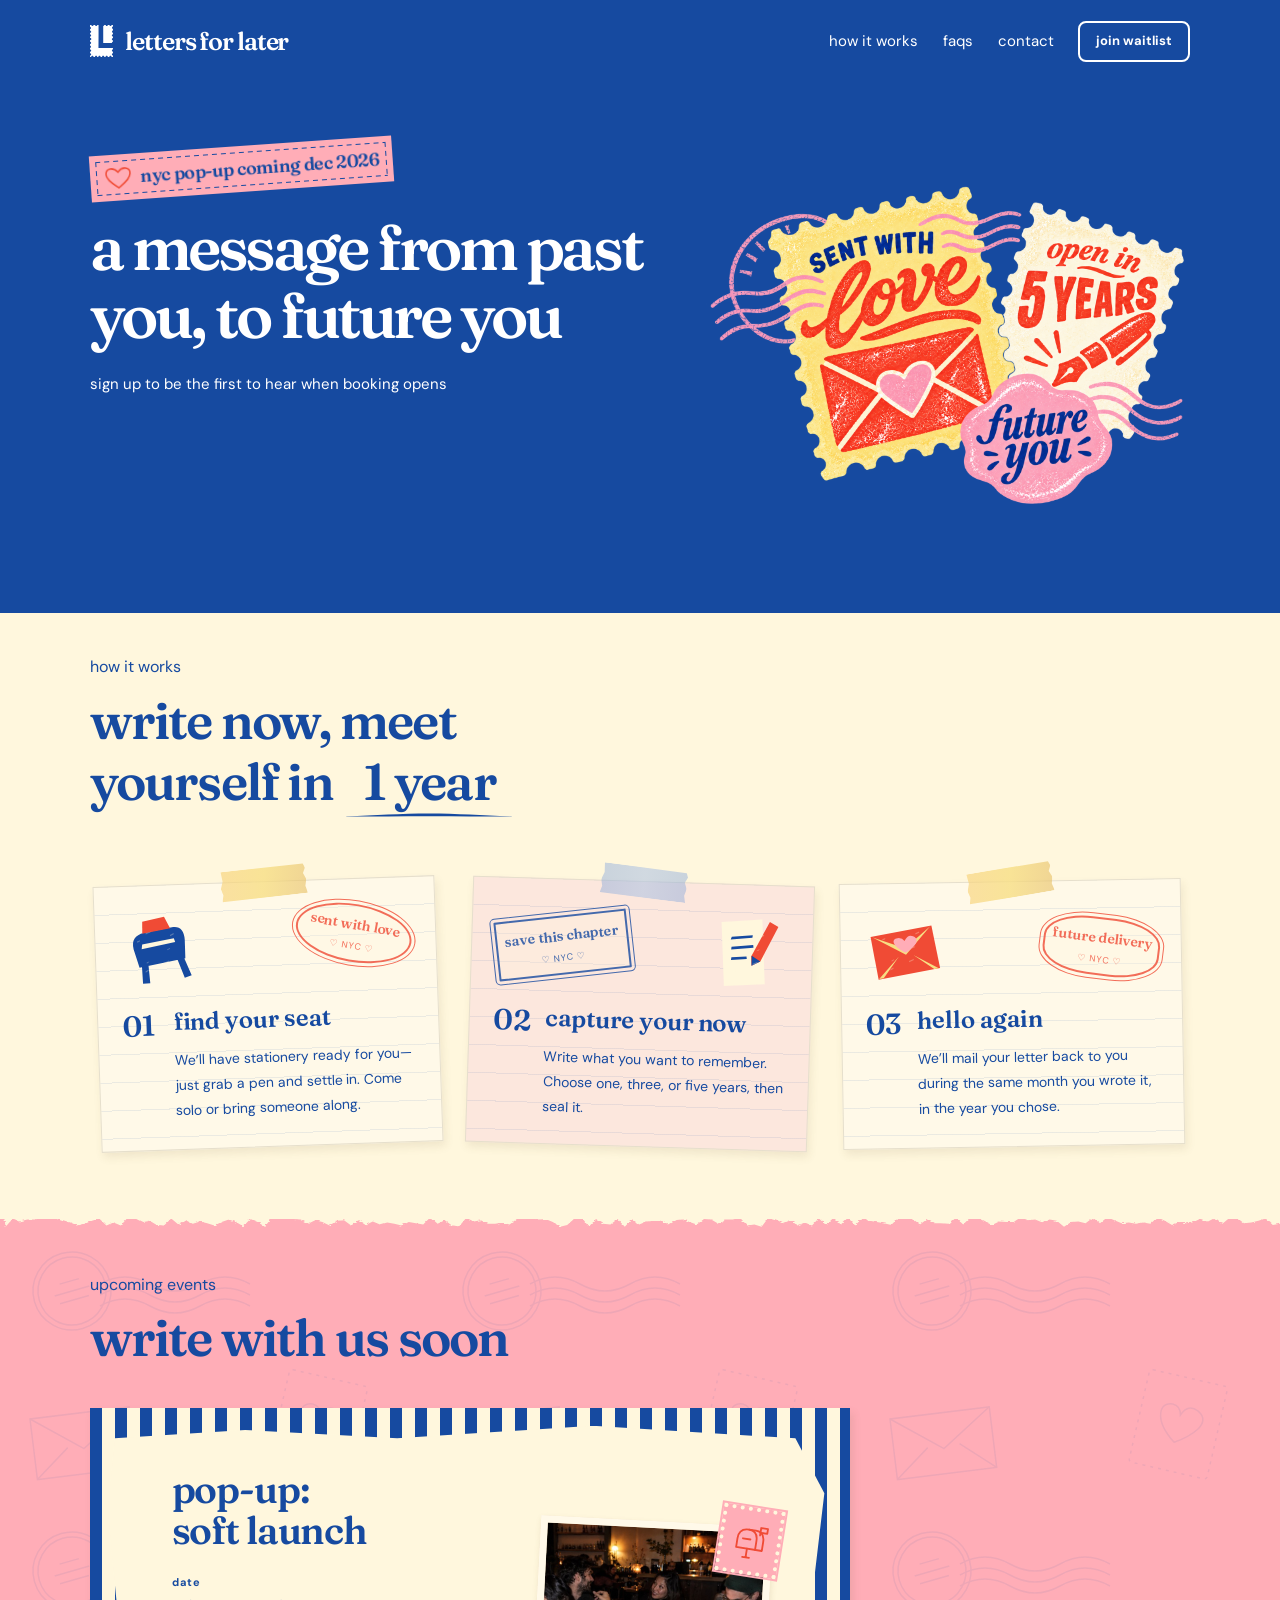
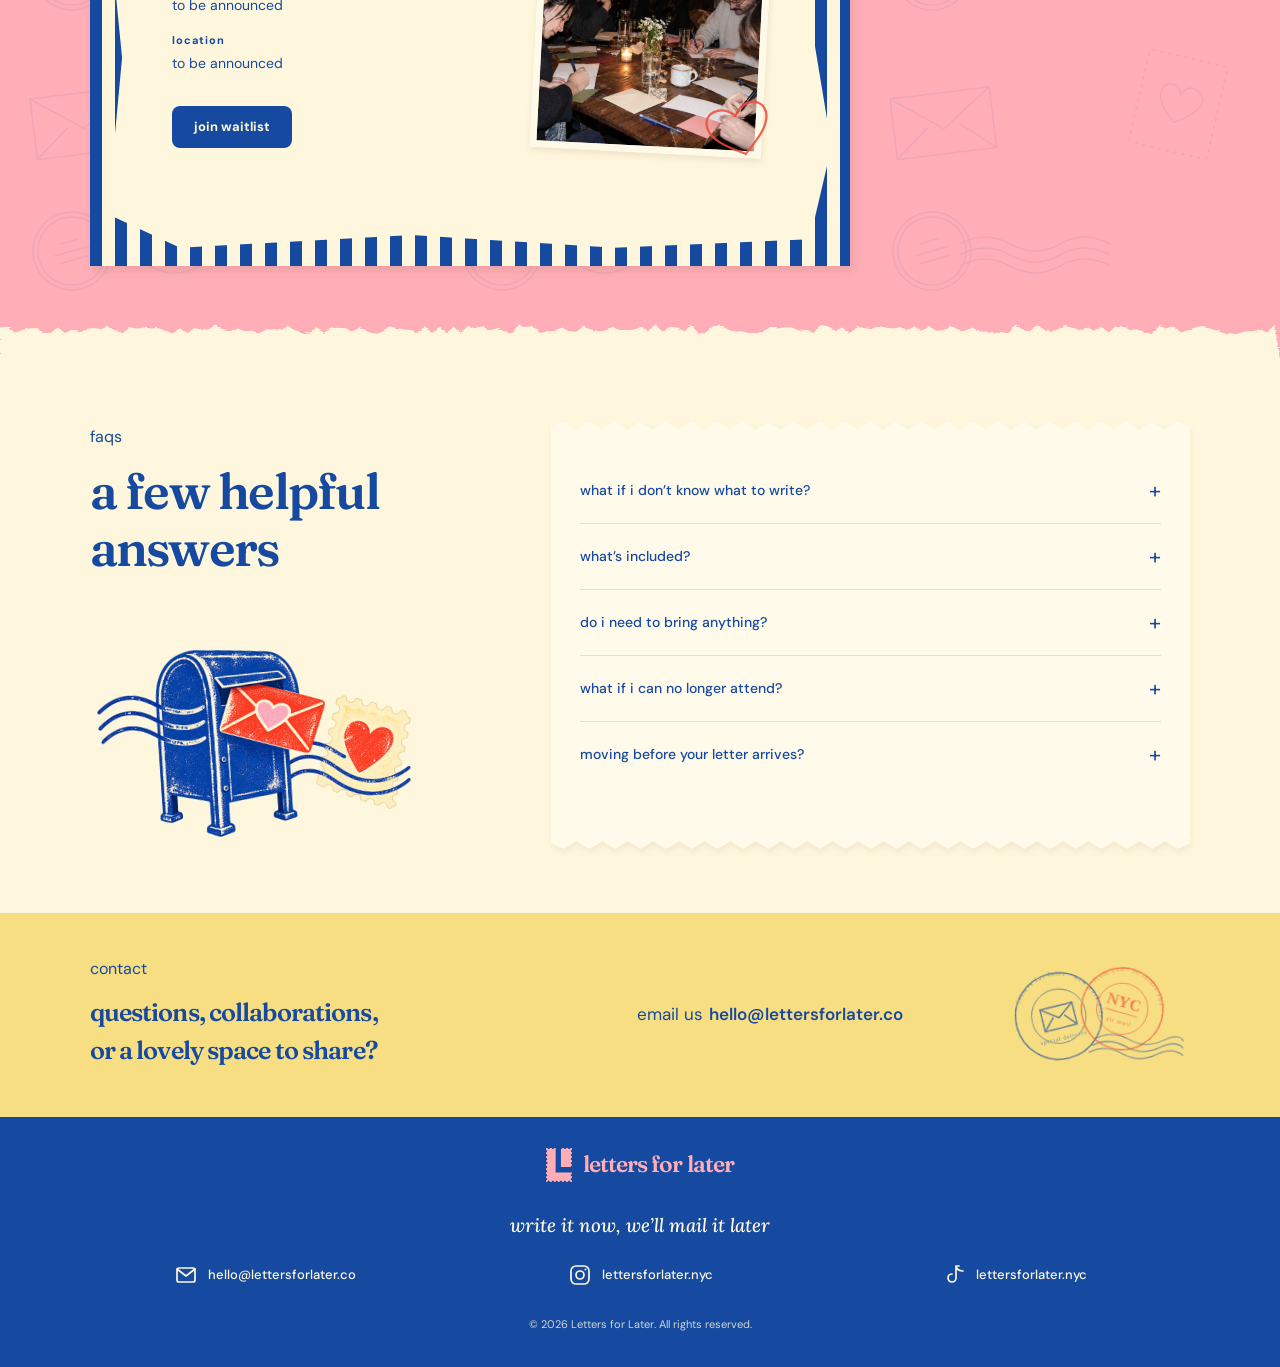
==== commit 2bd9dba6: "Refine stamp dashes and center fixed-height waitlist modal" ====
--- a/index.html
+++ b/index.html
@@ -1,2 +1,2 @@
 <!doctype html>
-<html lang="en"><head><meta charset="utf-8"><meta name="viewport" content="width=device-width,initial-scale=1"><title>letters for later</title><link rel="icon" href="favicon.ico" sizes="32x32"><link rel="icon" type="image/png" sizes="16x16" href="assets/favicon-16.png"><link rel="icon" type="image/png" sizes="32x32" href="assets/favicon-32.png"><link rel="apple-touch-icon" sizes="180x180" href="assets/favicon-180.png"><meta name="theme-color" content="#164aa0"><meta name="description" content="A letter-writing experience coming to NYC in December 2026. Write to your future self, seal it, and we’ll mail it back in one, three, or five years."><link rel="stylesheet" href="page-base.css"><link rel="stylesheet" href="bounded-layout.css"><link rel="stylesheet" href="navigation.css"><link rel="stylesheet" href="brand-mark.css"><link rel="stylesheet" href="stamp-refinements.css"><link rel="stylesheet" href="carousel-notify.css"><link rel="stylesheet" href="footer-heading-fixes.css"><link rel="stylesheet" href="type-spacing.css"><meta property="og:type" content="website"><meta property="og:title" content="letters for later"><meta property="og:site_name" content="letters for later"><meta property="og:description" content="A message from past you, to future you. NYC letter-writing pop-ups, coming December 2026."><meta property="og:url" content="https://lettersforlater.co/"><meta property="og:image" content="https://lettersforlater.co/assets/share-event-people-v1.gif"><meta property="og:image:secure_url" content="https://lettersforlater.co/assets/share-event-people-v1.gif"><meta property="og:image:width" content="1200"><meta property="og:image:height" content="800"><meta property="og:image:type" content="image/gif"><meta property="og:image:alt" content="White Letters for Later branding over five photos of people writing and sealing letters"><meta name="twitter:card" content="summary_large_image"><meta name="twitter:title" content="letters for later"><meta name="twitter:image" content="https://lettersforlater.co/assets/share-event-people-v1.gif"><meta name="twitter:image:alt" content="White Letters for Later branding over five photos of people writing and sealing letters"><link rel="stylesheet" href="faq-share-fixes.css"><link rel="stylesheet" href="menu-focus-fixes.css"><link rel="stylesheet" href="reunion-heading.css?v=45"><link rel="stylesheet" href="postcard-photos.css"><link rel="stylesheet" href="carousel-icons.css"><meta name="twitter:image:type" content="image/gif"><link rel="image_src" href="https://lettersforlater.co/assets/share-event-people-v1.gif"><meta itemprop="image" content="https://lettersforlater.co/assets/share-event-people-v1.gif"><link rel="stylesheet" href="kit-signup.css?v=70"><link rel="stylesheet" href="color-refresh.css?v=74"></head><body class="club"><header><button class="menu-toggle" id="menu-toggle" type="button" aria-label="open navigation menu" aria-controls="mobile-menu" aria-expanded="false"><svg viewBox="0 0 24 24" aria-hidden="true"><path d="M3 6h18M3 12h14M3 18h10"></path></svg></button><a class="logo" href="#home" aria-label="Letters for Later home"><img class="brand-mark" src="assets/letters-for-later-logo-white.svg" alt="" width="355" height="477"><span>letters for later</span></a><nav aria-label="Main navigation" class="desktop-nav"><a href="#how">how it works</a><a href="#faq">faqs</a><a href="#contact">contact</a></nav><a class="nav-cta header-cta" href="#signup">join waitlist</a></header><main><svg width="0" height="0" aria-hidden="true" style="position:absolute"><defs><filter id="printed-ink" x="-5%" y="-5%" width="110%" height="110%"><feTurbulence type="fractalNoise" baseFrequency=".65" numOctaves="2" seed="7" result="noise"></feTurbulence><feColorMatrix in="noise" type="matrix" values="0 0 0 0 0 0 0 0 0 0 0 0 0 0 0 0 0 0 9 -3.7" result="grain"></feColorMatrix><feComposite in="SourceGraphic" in2="grain" operator="in"></feComposite></filter></defs></svg><section class="hero" id="home"><div class="hero-copy"><div class="pop-up-stamp"><svg class="stamp-heart" viewBox="0 0 100 100" aria-hidden="true"><path d="M50 84C40 76 11 59 10 38C9 18 34 12 50 32C66 12 91 18 90 38C89 59 60 76 50 84Z" fill="none" stroke="currentColor" stroke-width="5" stroke-linejoin="round"></path></svg><span class="stamp-title">nyc pop-up coming dec 2026</span></div><h1>a message from past you, to <em>future you</em></h1><p class="intro">sign up to be the first to hear when booking opens</p><div id="signup" class="hero-signup"><script async data-uid="47d6fa554a" src="https://letters-for-later.kit.com/47d6fa554a/index.js"></script><noscript><a href="https://letters-for-later.kit.com/47d6fa554a">sign up for updates</a></noscript></div></div><div class="postage-art"><img src="assets/postage-love-variant-06.png" alt="Illustrated postage stamps reading Sent with love, Open in 5 years, and Future you" width="1536" height="1024"></div></section><section class="section steps" id="how"><div class="steps-top"><div><div class="eyebrow">how it works</div><h2 class="reunion-heading"><span class="reunion-accessible">write now, meet yourself in one, three, or five years</span><span aria-hidden="true">write now, <br class="reunion-mobile-break">meet<br class="reunion-desktop-break"> yourself <span class="reunion-end">in <span class="year-emphasis"><span class="year-roller"><span class="year-roller-track"><span>1 year</span><span>3 years</span><span>5 years</span><span>1 year</span></span></span><svg class="year-underline" viewBox="0 0 240 16" preserveAspectRatio="none" aria-hidden="true" focusable="false"><path d="M1 11C42 9.8 79 6.25 120 6.25C161 6.25 198 9.8 239 11C240 11 240 11.3 239 11.3C198 11.2 161 10.75 120 10.75C79 10.75 42 11.2 1 11.3C0 11.3 0 11 1 11Z"></path></svg></span><span class="reunion-reduced">1, 3, or 5 years</span></span></span></h2></div></div><div class="step-grid"><article class="step paper-step paper-step-1"><span class="paper-tape" aria-hidden="true"></span><div class="step-art"><svg viewBox="0 0 120 120" aria-hidden="true"><path fill="#164AA0" d="M22 52Q20 32 42 30L87 29Q103 30 101 51L97 79 26 81ZM30 79 40 80 38 107 27 106ZM85 79 95 77 102 106 91 108Z"></path><path fill="#F04B35" d="m42 13 34-2 6 19-43 1z"></path><path fill="#fff7dd" d="m36 47 49-1 1 6-52 2z"></path><g fill="#fff7dd" opacity=".28"><path d="m29 41 5-1-1 2-4 1zm35 39 8-2-1 2-7 2zm-26-5 4-1v1l-4 2zm42-35 6-2v2l-6 2zm-46 48 5-2v2l-5 2z"></path><path d="m44 31 9-1-2 1-7 2zm28 30 5-2-1 2-4 1z"></path></g></svg></div><div class="step-copy"><b class="step-number">01</b><h3>find your seat</h3><p>We’ll have stationery ready for you—just grab a pen and settle in. Come solo or bring someone along.</p></div><div class="postal-mark postal-mark-1" aria-hidden="true"><strong>sent with love</strong><span>♡  nyc  ♡</span></div></article><article class="step paper-step paper-step-2"><span class="paper-tape" aria-hidden="true"></span><div class="step-top"><div class="postal-mark postal-mark-2" aria-hidden="true"><strong>save this chapter</strong><span>♡  nyc  ♡</span></div><div class="step-art"><svg viewBox="0 0 120 120" aria-hidden="true"><path fill="#fff7dd" d="m24 12 62 3-7 98-62-4z"></path><path fill="#164AA0" d="m37 36 32 1-1 4-33-1zm-2 15 33 1v4l-34-1zm-2 16 23 1v4l-24-1z"></path><path fill="#F04B35" d="m62 83 14-5 33-49-12-9-34 49-1 14z"></path><path fill="#164AA0" d="m62 83 2-15 12 10z"></path><g fill="#fff7dd" opacity=".28"><path d="m29 41 5-1-1 2-4 1zm35 39 8-2-1 2-7 2zm-26-5 4-1v1l-4 2zm42-35 6-2v2l-6 2zm-46 48 5-2v2l-5 2z"></path><path d="m44 31 9-1-2 1-7 2zm28 30 5-2-1 2-4 1z"></path></g></svg></div></div><div class="step-copy"><b class="step-number">02</b><h3>capture your now</h3><p>Write what you want to remember. Choose one, three, or five years, then seal it.</p></div></article><article class="step paper-step paper-step-3"><span class="paper-tape" aria-hidden="true"></span><div class="step-art"><svg viewBox="0 0 120 120" aria-hidden="true"><path fill="#F04B35" d="m12 35 94-3 3 66-95 3z"></path><path fill="#F7DE83" d="m15 36 46 34 43-37-43 27zm0 64 35-29-28 29zm92-2L72 72l28 26z"></path><path fill="#FFADB7" d="M61 67C41 52 43 43 52 43Q59 43 62 49Q69 39 76 44C89 52 71 63 61 67"></path><g fill="#fff7dd" opacity=".28"><path d="m29 41 5-1-1 2-4 1zm35 39 8-2-1 2-7 2zm-26-5 4-1v1l-4 2zm42-35 6-2v2l-6 2zm-46 48 5-2v2l-5 2z"></path><path d="m44 31 9-1-2 1-7 2zm28 30 5-2-1 2-4 1z"></path></g></svg></div><div class="step-copy"><b class="step-number">03</b><h3>hello again</h3><p>We’ll mail your letter back to you during the same month you wrote it, in the year you chose.</p></div><div class="postal-mark postal-mark-3" aria-hidden="true"><strong>future delivery</strong><span>♡  nyc  ♡</span></div></article></div></section><section class="section" id="events"><div class="events-heading"><div><div class="eyebrow">upcoming events</div><h2>write with us soon</h2></div></div><div class="postcard-carousel" data-single-event role="region" aria-label="upcoming events"><div class="postcard-track" id="postcards"><article class="event-postcard postcard-nyc" aria-label="pop-up: soft launch"><div class="postcard-inner"><div class="postcard-art"><div class="postcard-image"><img src="assets/postcard-writing-table.jpg" alt="Guests writing letters together around a café table" width="900" height="600" loading="lazy" decoding="async"></div><span class="postcard-stamp" aria-hidden="true"><svg viewBox="0 0 60 60" aria-hidden="true"><path d="M12 29c0-10 6-15 15-15h10c9 0 13 5 13 15v13H12Z"></path><path d="M27 14c8 0 13 5 13 15v13M20 28h11M28 42v13M23 55h10M44 20V9h10v7H44"></path></svg></span><svg class="postcard-heart" viewBox="0 0 100 100" aria-hidden="true"><path d="M50 84C40 76 11 59 10 38C9 18 34 12 50 32C66 12 91 18 90 38C89 59 60 76 50 84Z" fill="none" stroke="currentColor" stroke-width="3"></path></svg></div><h3>pop-up:<br><em>soft launch</em></h3><div class="postcard-details"><dl><div><dt><strong>date</strong></dt><dd class="event-date-value">to be announced</dd></div><div><dt><strong>location</strong></dt><dd>to be announced</dd></div></dl><a class="button signup-link" href="#signup">join waitlist</a></div></div></article><article class="event-postcard postcard-soon" hidden aria-label="event 2 of 2: pop-up #2: coming soon"><div class="postcard-inner"><div class="postcard-art"><div class="postcard-image"><img src="assets/postcard-handwriting.jpg" alt="Close-up of a guest writing a letter by candlelight" width="900" height="600" loading="lazy" decoding="async"></div><div class="soon-postage" aria-hidden="true"><svg viewBox="0 0 100 100"><circle cx="50" cy="50" r="43" fill="#F04B35"></circle><circle cx="50" cy="50" r="36" fill="none" stroke="#fff7dd" stroke-width="1.5"></circle><path d="M63 25a27 27 0 1 0 12 43 23 23 0 0 1-12-43Z" fill="#fff7dd"></path><path d="m74 28 2 6 6 2-6 2-2 6-2-6-6-2 6-2Z" fill="#F7DE83"></path></svg></div><svg class="soon-envelope-stamp" viewBox="0 0 120 90" aria-hidden="true"><path d="M6 13 109 7 115 75 10 82Z" fill="#fff7dd" stroke="#164AA0" stroke-width="2" stroke-dasharray="4 3"></path><path d="m23 29 70-4 3 43-71 4Z" fill="#164AA0"></path><path d="m24 29 35 23 34-27M25 71l24-23m47 20L70 48" fill="none" stroke="#fff7dd" stroke-width="2"></path><path d="M61 56c-15-9-15-20-7-20q6 0 8 6 3-8 9-6c10 5-2 14-10 20Z" fill="#FFADB7"></path></svg></div><h3>pop-up #2:<br><em>coming soon</em></h3><div class="postcard-details"><dl><div><dt><strong>date</strong></dt><dd>to be announced</dd></div><div><dt><strong>location</strong></dt><dd>to be announced</dd></div></dl></div></div></article></div><div class="carousel-controls" hidden><button type="button" id="postcard-prev" aria-label="previous event" aria-controls="postcards"><svg viewBox="0 0 24 24" aria-hidden="true"><path d="M12 6 6 12l6 6M6 12h12"></path></svg></button><span id="postcard-position" aria-live="polite">1 / 2</span><button type="button" id="postcard-next" aria-label="next event" aria-controls="postcards"><svg viewBox="0 0 24 24" aria-hidden="true"><path d="m12 6 6 6-6 6M6 12h12"></path></svg></button></div></div></section><section class="section faq" id="faq"><div><div class="eyebrow">faqs</div><h2>a few helpful answers</h2><img class="faq-postal-art" src="assets/faq-postal.png" width="1536" height="1024" loading="lazy" alt="A vintage blue mailbox with a heart-sealed envelope, a heart postage stamp and wavy postal lines"></div><div class="faq-paper"><details><summary>what if i don’t know what to write?</summary><p>Start with the ordinary things: your favorite song, the people you spend time with, what you’re looking forward to. You don’t need to be a writer, and your letter doesn’t need to be profound.</p></details><details><summary>what’s included?</summary><p>Your ticket includes space to write, one drink of your choice, stationery, a pen, an envelope, postage, and a Polaroid photo to keep or tuck into your letter.</p></details><details><summary>do i need to bring anything?</summary><p>Just yourself. We’ll provide the stationery and a pen to write with.</p></details><details><summary>what if i can no longer attend?</summary><p>Tickets are non-refundable and non-exchangeable, but you’re welcome to transfer yours to someone else.</p></details><details><summary>moving before your letter arrives?</summary><p>We’ll contact you 4 weeks before your letter is mailed and you’ll have a chance to update your mailing address.</p></details></div></section><section class="section contact" id="contact"><div><div class="eyebrow">contact</div><h2>questions, collaborations,<br>or a lovely space to share?</h2></div><div class="contact-action"><a class="contact-email" href="mailto:hello@lettersforlater.co"><span class="email-prefix">email us </span><span class="email-address">hello@lettersforlater.co</span></a><svg class="contact-postmarks" viewBox="0 0 240 150" preserveAspectRatio="xMidYMid meet" aria-hidden="true"><defs><path id="contact-ring-a" d="M25 78a51 51 0 1 1 102 0a51 51 0 1 1-102 0"></path><path id="contact-ring-b" d="M108 66a47 47 0 1 1 94 0a47 47 0 1 1-94 0"></path><filter id="contact-postmark-wear" x="-3%" y="-3%" width="106%" height="106%"><feTurbulence type="fractalNoise" baseFrequency=".06 .3" numOctaves="3" seed="19" result="grain"></feTurbulence><feColorMatrix in="grain" type="matrix" values="0 0 0 0 0 0 0 0 0 0 0 0 0 0 0 0 0 0 .5 .5" result="wear"></feColorMatrix><feComposite in="SourceGraphic" in2="wear" operator="in"></feComposite></filter></defs><g filter="url(#contact-postmark-wear)"><g transform="rotate(-16 76 78)" fill="#164AA0" opacity=".84"><circle cx="76" cy="78" r="54" fill="none" stroke="currentColor" stroke-width="1.8"></circle><circle cx="76" cy="78" r="34" fill="none" stroke="currentColor" stroke-width="1"></circle><text font-family="Georgia,serif" font-size="8" letter-spacing="1.5"><textPath href="#contact-ring-a" startOffset="9%">letters for later · new york city ·</textPath></text><path d="M55 65h41v28H55Z" fill="none" stroke="#164AA0" stroke-width="1.8"></path><path d="m55 65 21 15 20-15m-41 28 14-15m27 15L83 78" fill="none" stroke="#164AA0" stroke-width="1.8"></path><text x="76" y="108" text-anchor="middle" font-family="Georgia,serif" font-size="7" letter-spacing="1">special delivery</text></g><g transform="rotate(14 155 66)" fill="#F04B35" stroke="#F04B35" opacity=".86"><circle cx="155" cy="66" r="51" fill="none" stroke-width="1.8"></circle><circle cx="155" cy="66" r="32" fill="none" stroke-width="1"></circle><text stroke="none" font-family="Georgia,serif" font-size="8" letter-spacing="1.3"><textPath href="#contact-ring-b" startOffset="8%">from you · to future you ·</textPath></text><text x="155" y="64" text-anchor="middle" stroke="none" font-family="Georgia,serif" font-size="20" font-weight="bold">NYC</text><path d="M134 71h42" stroke-width="1"></path><text x="155" y="85" text-anchor="middle" stroke="none" font-family="Georgia,serif" font-size="8" letter-spacing="1">air mail</text></g><g fill="none" stroke="#164AA0" stroke-width="1.6" opacity=".6"><path d="M123 104q21-11 42 0t42 0t26 0M119 113q21-11 42 0t42 0t30 0M115 122q21-11 42 0t42 0t34 0"></path></g></g></svg></div></section></main><footer><div class="footer-brand"><img class="brand-mark" src="assets/letters-for-later-logo-pink.svg" alt="" width="355" height="477"><span>letters for later</span></div><div class="footer-info"><p class="footer-tagline">write it now, we’ll mail it later</p></div><a class="social-link footer-email" href="mailto:hello@lettersforlater.co"><svg viewBox="0 0 24 24" aria-hidden="true"><rect x="3" y="5" width="18" height="14" rx="2"></rect><path d="m3 6 9 7 9-7"></path></svg><span>hello@lettersforlater.co</span></a><a class="social-link" href="https://www.instagram.com/lettersforlater.nyc/" target="_blank" rel="noopener noreferrer" aria-label="Instagram: lettersforlater.nyc"><svg viewBox="0 0 24 24" aria-hidden="true"><rect x="3" y="3" width="18" height="18" rx="5"></rect><circle cx="12" cy="12" r="4"></circle><circle class="dot" cx="17.5" cy="6.5" r="1"></circle></svg><span>lettersforlater.nyc</span></a><a class="social-link" href="https://www.tiktok.com/@lettersforlater.nyc" target="_blank" rel="noopener noreferrer" aria-label="TikTok: lettersforlater.nyc"><svg viewBox="0 0 24 24" aria-hidden="true"><path d="M14 3v12a4 4 0 1 1-4-4M14 3c1 4 3 5 7 5M14 3h3"></path></svg><span>lettersforlater.nyc</span></a><p class="footer-copyright">© 2026 Letters for Later. All rights reserved.</p></footer><script src="postcards.js?v=55" defer></script><dialog class="mobile-menu" id="mobile-menu" aria-labelledby="menu-label"><div class="mobile-menu-header"><span class="mobile-menu-logo" id="menu-label" tabindex="-1"><img class="brand-mark" src="assets/letters-for-later-logo-blue.svg" alt="" width="355" height="477"><span>letters for later</span></span><button class="menu-close" type="button" aria-label="close navigation menu"><svg viewBox="0 0 24 24" aria-hidden="true"><path d="m5 5 14 14M19 5 5 19"></path></svg></button></div><nav class="mobile-menu-links" aria-label="mobile navigation"><a href="#how">how it works</a><a href="#faq">faqs</a><a href="#contact">contact</a></nav></dialog><script src="navigation.js" defer></script><script src="kit-signup.js?v=76" defer></script></body></html>+<html lang="en"><head><meta charset="utf-8"><meta name="viewport" content="width=device-width,initial-scale=1"><title>letters for later</title><meta name="description" content="Write a physical letter to your future self. An intentional letter-writing experience in NYC, with delivery one, three, or five years later."><link rel="stylesheet" href="page-base.css"><link rel="stylesheet" href="bounded-layout.css"><link rel="stylesheet" href="navigation.css"><link rel="stylesheet" href="brand-mark.css"><link rel="stylesheet" href="stamp-refinements.css"><link rel="stylesheet" href="carousel-notify.css"><link rel="stylesheet" href="footer-heading-fixes.css"><link rel="stylesheet" href="type-spacing.css"><meta property="og:type" content="website"><meta property="og:title" content="letters for later"><meta property="og:site_name" content="letters for later"><meta property="og:description" content="A message from past you, to future you. NYC letter-writing pop-ups."><meta property="og:url" content="https://lettersforlater.co/"><meta property="og:image" content="https://lettersforlater.co/assets/share-event-people-v1.gif"><meta property="og:image:secure_url" content="https://lettersforlater.co/assets/share-event-people-v1.gif"><meta property="og:image:width" content="1200"><meta property="og:image:height" content="800"><meta property="og:image:type" content="image/gif"><meta property="og:image:alt" content="White Letters for Later branding over five photos of people writing and sealing letters"><meta name="twitter:card" content="summary_large_image"><meta name="twitter:title" content="letters for later"><meta name="twitter:image" content="https://lettersforlater.co/assets/share-event-people-v1.gif"><meta name="twitter:image:alt" content="White Letters for Later branding over five photos of people writing and sealing letters"><link rel="stylesheet" href="faq-share-fixes.css"><link rel="stylesheet" href="menu-focus-fixes.css"><link rel="stylesheet" href="reunion-heading.css?v=45"><link rel="stylesheet" href="postcard-photos.css"><link rel="stylesheet" href="carousel-icons.css"><meta name="twitter:image:type" content="image/gif"><link rel="image_src" href="https://lettersforlater.co/assets/share-event-people-v1.gif"><meta itemprop="image" content="https://lettersforlater.co/assets/share-event-people-v1.gif"><link rel="stylesheet" href="kit-signup.css?v=79"><link rel="stylesheet" href="color-refresh.css?v=79"></head><body class="club"><header><button class="menu-toggle" id="menu-toggle" type="button" aria-label="open navigation menu" aria-controls="mobile-menu" aria-expanded="false"><svg viewBox="0 0 24 24" aria-hidden="true"><path d="M3 6h18M3 12h14M3 18h10"></path></svg></button><a class="logo" href="#home" aria-label="Letters for Later home"><img class="brand-mark" src="assets/letters-for-later-logo-white.svg" alt="" width="355" height="477"><span>letters for later</span></a><nav aria-label="Main navigation" class="desktop-nav"><a href="#how">how it works</a><a href="#faq">faqs</a><a href="#contact">contact</a></nav><a class="nav-cta header-cta" href="#signup">join waitlist</a></header><main><svg width="0" height="0" aria-hidden="true" style="position:absolute"><defs><filter id="printed-ink" x="-5%" y="-5%" width="110%" height="110%"><feTurbulence type="fractalNoise" baseFrequency=".65" numOctaves="2" seed="7" result="noise"></feTurbulence><feColorMatrix in="noise" type="matrix" values="0 0 0 0 0 0 0 0 0 0 0 0 0 0 0 0 0 0 9 -3.7" result="grain"></feColorMatrix><feComposite in="SourceGraphic" in2="grain" operator="in"></feComposite></filter></defs></svg><section class="hero" id="home"><div class="hero-copy"><div class="pop-up-stamp"><svg class="stamp-heart" viewBox="0 0 100 100" aria-hidden="true"><path d="M50 84C40 76 11 59 10 38C9 18 34 12 50 32C66 12 91 18 90 38C89 59 60 76 50 84Z" fill="none" stroke="currentColor" stroke-width="5" stroke-linejoin="round"></path></svg><span class="stamp-title">nyc pop-up coming dec 2026</span></div><h1>a message from past you, to <em>future you</em></h1><p class="intro">sign up to be the first to hear when booking opens</p><div id="signup" class="hero-signup"><script async data-uid="47d6fa554a" src="https://letters-for-later.kit.com/47d6fa554a/index.js"></script><noscript><a href="https://letters-for-later.kit.com/47d6fa554a">sign up for updates</a></noscript></div></div><div class="postage-art"><img src="assets/postage-love-variant-06.png" alt="Illustrated postage stamps reading Sent with love, Open in 5 years, and Future you" width="1536" height="1024"></div></section><section class="section steps" id="how"><div class="steps-top"><div><div class="eyebrow">how it works</div><h2 class="reunion-heading"><span class="reunion-accessible">write now, meet yourself in one, three, or five years</span><span aria-hidden="true">write now, <br class="reunion-mobile-break">meet<br class="reunion-desktop-break"> yourself <span class="reunion-end">in <span class="year-emphasis"><span class="year-roller"><span class="year-roller-track"><span>1 year</span><span>3 years</span><span>5 years</span><span>1 year</span></span></span><svg class="year-underline" viewBox="0 0 240 16" preserveAspectRatio="none" aria-hidden="true" focusable="false"><path d="M1 11C42 9.8 79 6.25 120 6.25C161 6.25 198 9.8 239 11C240 11 240 11.3 239 11.3C198 11.2 161 10.75 120 10.75C79 10.75 42 11.2 1 11.3C0 11.3 0 11 1 11Z"></path></svg></span><span class="reunion-reduced">1, 3, or 5 years</span></span></span></h2></div></div><div class="step-grid"><article class="step paper-step paper-step-1"><span class="paper-tape" aria-hidden="true"></span><div class="step-art"><svg viewBox="0 0 120 120" aria-hidden="true"><path fill="#164AA0" d="M22 52Q20 32 42 30L87 29Q103 30 101 51L97 79 26 81ZM30 79 40 80 38 107 27 106ZM85 79 95 77 102 106 91 108Z"></path><path fill="#F04B35" d="m42 13 34-2 6 19-43 1z"></path><path fill="#fff7dd" d="m36 47 49-1 1 6-52 2z"></path><g fill="#fff7dd" opacity=".28"><path d="m29 41 5-1-1 2-4 1zm35 39 8-2-1 2-7 2zm-26-5 4-1v1l-4 2zm42-35 6-2v2l-6 2zm-46 48 5-2v2l-5 2z"></path><path d="m44 31 9-1-2 1-7 2zm28 30 5-2-1 2-4 1z"></path></g></svg></div><div class="step-copy"><b class="step-number">01</b><h3>find your seat</h3><p>We’ll have stationery ready for you—just grab a pen and settle in. Come solo or bring someone along.</p></div><div class="postal-mark postal-mark-1" aria-hidden="true"><strong>sent with love</strong><span>♡  nyc  ♡</span></div></article><article class="step paper-step paper-step-2"><span class="paper-tape" aria-hidden="true"></span><div class="step-top"><div class="postal-mark postal-mark-2" aria-hidden="true"><strong>save this chapter</strong><span>♡  nyc  ♡</span></div><div class="step-art"><svg viewBox="0 0 120 120" aria-hidden="true"><path fill="#fff7dd" d="m24 12 62 3-7 98-62-4z"></path><path fill="#164AA0" d="m37 36 32 1-1 4-33-1zm-2 15 33 1v4l-34-1zm-2 16 23 1v4l-24-1z"></path><path fill="#F04B35" d="m62 83 14-5 33-49-12-9-34 49-1 14z"></path><path fill="#164AA0" d="m62 83 2-15 12 10z"></path><g fill="#fff7dd" opacity=".28"><path d="m29 41 5-1-1 2-4 1zm35 39 8-2-1 2-7 2zm-26-5 4-1v1l-4 2zm42-35 6-2v2l-6 2zm-46 48 5-2v2l-5 2z"></path><path d="m44 31 9-1-2 1-7 2zm28 30 5-2-1 2-4 1z"></path></g></svg></div></div><div class="step-copy"><b class="step-number">02</b><h3>capture your now</h3><p>Write what you want to remember. Choose one, three, or five years, then seal it.</p></div></article><article class="step paper-step paper-step-3"><span class="paper-tape" aria-hidden="true"></span><div class="step-art"><svg viewBox="0 0 120 120" aria-hidden="true"><path fill="#F04B35" d="m12 35 94-3 3 66-95 3z"></path><path fill="#F7DE83" d="m15 36 46 34 43-37-43 27zm0 64 35-29-28 29zm92-2L72 72l28 26z"></path><path fill="#FFADB7" d="M61 67C41 52 43 43 52 43Q59 43 62 49Q69 39 76 44C89 52 71 63 61 67"></path><g fill="#fff7dd" opacity=".28"><path d="m29 41 5-1-1 2-4 1zm35 39 8-2-1 2-7 2zm-26-5 4-1v1l-4 2zm42-35 6-2v2l-6 2zm-46 48 5-2v2l-5 2z"></path><path d="m44 31 9-1-2 1-7 2zm28 30 5-2-1 2-4 1z"></path></g></svg></div><div class="step-copy"><b class="step-number">03</b><h3>hello again</h3><p>We’ll mail your letter back to you during the same month you wrote it, in the year you chose.</p></div><div class="postal-mark postal-mark-3" aria-hidden="true"><strong>future delivery</strong><span>♡  nyc  ♡</span></div></article></div></section><section class="section" id="events"><div class="events-heading"><div><div class="eyebrow">upcoming events</div><h2>write with us soon</h2></div></div><div class="postcard-carousel" data-single-event role="region" aria-label="upcoming events"><div class="postcard-track" id="postcards"><article class="event-postcard postcard-nyc" aria-label="pop-up: soft launch"><div class="postcard-inner"><div class="postcard-art"><div class="postcard-image"><img src="assets/postcard-writing-table.jpg" alt="Guests writing letters together around a café table" width="900" height="600" loading="lazy" decoding="async"></div><span class="postcard-stamp" aria-hidden="true"><svg viewBox="0 0 60 60" aria-hidden="true"><path d="M12 29c0-10 6-15 15-15h10c9 0 13 5 13 15v13H12Z"></path><path d="M27 14c8 0 13 5 13 15v13M20 28h11M28 42v13M23 55h10M44 20V9h10v7H44"></path></svg></span><svg class="postcard-heart" viewBox="0 0 100 100" aria-hidden="true"><path d="M50 84C40 76 11 59 10 38C9 18 34 12 50 32C66 12 91 18 90 38C89 59 60 76 50 84Z" fill="none" stroke="currentColor" stroke-width="3"></path></svg></div><h3>pop-up:<br><em>soft launch</em></h3><div class="postcard-details"><dl><div><dt><strong>date</strong></dt><dd class="event-date-value">to be announced</dd></div><div><dt><strong>location</strong></dt><dd>to be announced</dd></div></dl><a class="button signup-link" href="#signup">join waitlist</a></div></div></article><article class="event-postcard postcard-soon" hidden aria-label="event 2 of 2: pop-up #2: coming soon"><div class="postcard-inner"><div class="postcard-art"><div class="postcard-image"><img src="assets/postcard-handwriting.jpg" alt="Close-up of a guest writing a letter by candlelight" width="900" height="600" loading="lazy" decoding="async"></div><div class="soon-postage" aria-hidden="true"><svg viewBox="0 0 100 100"><circle cx="50" cy="50" r="43" fill="#F04B35"></circle><circle cx="50" cy="50" r="36" fill="none" stroke="#fff7dd" stroke-width="1.5"></circle><path d="M63 25a27 27 0 1 0 12 43 23 23 0 0 1-12-43Z" fill="#fff7dd"></path><path d="m74 28 2 6 6 2-6 2-2 6-2-6-6-2 6-2Z" fill="#F7DE83"></path></svg></div><svg class="soon-envelope-stamp" viewBox="0 0 120 90" aria-hidden="true"><path d="M6 13 109 7 115 75 10 82Z" fill="#fff7dd" stroke="#164AA0" stroke-width="2" stroke-dasharray="4 3"></path><path d="m23 29 70-4 3 43-71 4Z" fill="#164AA0"></path><path d="m24 29 35 23 34-27M25 71l24-23m47 20L70 48" fill="none" stroke="#fff7dd" stroke-width="2"></path><path d="M61 56c-15-9-15-20-7-20q6 0 8 6 3-8 9-6c10 5-2 14-10 20Z" fill="#FFADB7"></path></svg></div><h3>pop-up #2:<br><em>coming soon</em></h3><div class="postcard-details"><dl><div><dt><strong>date</strong></dt><dd>to be announced</dd></div><div><dt><strong>location</strong></dt><dd>to be announced</dd></div></dl></div></div></article></div><div class="carousel-controls" hidden><button type="button" id="postcard-prev" aria-label="previous event" aria-controls="postcards"><svg viewBox="0 0 24 24" aria-hidden="true"><path d="M12 6 6 12l6 6M6 12h12"></path></svg></button><span id="postcard-position" aria-live="polite">1 / 2</span><button type="button" id="postcard-next" aria-label="next event" aria-controls="postcards"><svg viewBox="0 0 24 24" aria-hidden="true"><path d="m12 6 6 6-6 6M6 12h12"></path></svg></button></div></div></section><section class="section faq" id="faq"><div><div class="eyebrow">faqs</div><h2>a few helpful answers</h2><img class="faq-postal-art" src="assets/faq-postal.png" width="1536" height="1024" loading="lazy" alt="A vintage blue mailbox with a heart-sealed envelope, a heart postage stamp and wavy postal lines"></div><div class="faq-paper"><details><summary>what if i don’t know what to write?</summary><p>Start with the ordinary things: your favorite song, the people you spend time with, what you’re looking forward to. You don’t need to be a writer, and your letter doesn’t need to be profound.</p></details><details><summary>what’s included?</summary><p>Your ticket includes ninety unhurried minutes to write, one drink of your choice, stationery, a pen, an envelope, postage, and a Polaroid photo to keep or tuck into your letter.</p></details><details><summary>do i need to bring anything?</summary><p>Just yourself. We’ll provide the stationery and a pen to write with.</p></details><details><summary>what if i can no longer attend?</summary><p>Tickets are non-refundable and non-exchangeable, but you’re welcome to transfer yours to someone else.</p></details><details><summary>moving before your letter arrives?</summary><p>Email <a href="mailto:hello@lettersforlater.co">hello@lettersforlater.co</a> with the name on your letter, your previous mailing address, and your new mailing address. We’ll update your delivery details.</p></details></div></section><section class="section contact" id="contact"><div><div class="eyebrow">contact</div><h2>questions, collaborations,<br>or a lovely space to share?</h2></div><div class="contact-action"><a class="contact-email" href="mailto:hello@lettersforlater.co"><span class="email-prefix">email us </span><span class="email-address">hello@lettersforlater.co</span></a><svg class="contact-postmarks" viewBox="0 0 240 150" preserveAspectRatio="xMidYMid meet" aria-hidden="true"><defs><path id="contact-ring-a" d="M25 78a51 51 0 1 1 102 0a51 51 0 1 1-102 0"></path><path id="contact-ring-b" d="M108 66a47 47 0 1 1 94 0a47 47 0 1 1-94 0"></path><filter id="contact-postmark-wear" x="-3%" y="-3%" width="106%" height="106%"><feTurbulence type="fractalNoise" baseFrequency=".06 .3" numOctaves="3" seed="19" result="grain"></feTurbulence><feColorMatrix in="grain" type="matrix" values="0 0 0 0 0 0 0 0 0 0 0 0 0 0 0 0 0 0 .5 .5" result="wear"></feColorMatrix><feComposite in="SourceGraphic" in2="wear" operator="in"></feComposite></filter></defs><g filter="url(#contact-postmark-wear)"><g transform="rotate(-16 76 78)" fill="#164AA0" opacity=".84"><circle cx="76" cy="78" r="54" fill="none" stroke="currentColor" stroke-width="1.8"></circle><circle cx="76" cy="78" r="34" fill="none" stroke="currentColor" stroke-width="1"></circle><text font-family="Georgia,serif" font-size="8" letter-spacing="1.5"><textPath href="#contact-ring-a" startOffset="9%">letters for later · new york city ·</textPath></text><path d="M55 65h41v28H55Z" fill="none" stroke="#164AA0" stroke-width="1.8"></path><path d="m55 65 21 15 20-15m-41 28 14-15m27 15L83 78" fill="none" stroke="#164AA0" stroke-width="1.8"></path><text x="76" y="108" text-anchor="middle" font-family="Georgia,serif" font-size="7" letter-spacing="1">special delivery</text></g><g transform="rotate(14 155 66)" fill="#F04B35" stroke="#F04B35" opacity=".86"><circle cx="155" cy="66" r="51" fill="none" stroke-width="1.8"></circle><circle cx="155" cy="66" r="32" fill="none" stroke-width="1"></circle><text stroke="none" font-family="Georgia,serif" font-size="8" letter-spacing="1.3"><textPath href="#contact-ring-b" startOffset="8%">from you · to future you ·</textPath></text><text x="155" y="64" text-anchor="middle" stroke="none" font-family="Georgia,serif" font-size="20" font-weight="bold">NYC</text><path d="M134 71h42" stroke-width="1"></path><text x="155" y="85" text-anchor="middle" stroke="none" font-family="Georgia,serif" font-size="8" letter-spacing="1">air mail</text></g><g fill="none" stroke="#164AA0" stroke-width="1.6" opacity=".6"><path d="M123 104q21-11 42 0t42 0t26 0M119 113q21-11 42 0t42 0t30 0M115 122q21-11 42 0t42 0t34 0"></path></g></g></svg></div></section></main><footer><div class="footer-brand"><img class="brand-mark" src="assets/letters-for-later-logo-pink.svg" alt="" width="355" height="477"><span>letters for later</span></div><div class="footer-info"><p class="footer-tagline">write it now, we’ll mail it later</p></div><a class="social-link footer-email" href="mailto:hello@lettersforlater.co"><svg viewBox="0 0 24 24" aria-hidden="true"><rect x="3" y="5" width="18" height="14" rx="2"></rect><path d="m3 6 9 7 9-7"></path></svg><span>hello@lettersforlater.co</span></a><a class="social-link" href="https://www.instagram.com/lettersforlater.nyc/" target="_blank" rel="noopener noreferrer" aria-label="Instagram: lettersforlater.nyc"><svg viewBox="0 0 24 24" aria-hidden="true"><rect x="3" y="3" width="18" height="18" rx="5"></rect><circle cx="12" cy="12" r="4"></circle><circle class="dot" cx="17.5" cy="6.5" r="1"></circle></svg><span>lettersforlater.nyc</span></a><a class="social-link" href="https://www.tiktok.com/@lettersforlater.nyc" target="_blank" rel="noopener noreferrer" aria-label="TikTok: lettersforlater.nyc"><svg viewBox="0 0 24 24" aria-hidden="true"><path d="M14 3v12a4 4 0 1 1-4-4M14 3c1 4 3 5 7 5M14 3h3"></path></svg><span>lettersforlater.nyc</span></a><p class="footer-copyright">© 2026 Letters for Later. All rights reserved.</p></footer><script src="postcards.js?v=55" defer></script><dialog class="mobile-menu" id="mobile-menu" aria-labelledby="menu-label"><div class="mobile-menu-header"><span class="mobile-menu-logo" id="menu-label" tabindex="-1"><img class="brand-mark" src="assets/letters-for-later-logo-blue.svg" alt="" width="355" height="477"><span>letters for later</span></span><button class="menu-close" type="button" aria-label="close navigation menu"><svg viewBox="0 0 24 24" aria-hidden="true"><path d="m5 5 14 14M19 5 5 19"></path></svg></button></div><nav class="mobile-menu-links" aria-label="mobile navigation"><a href="#how">how it works</a><a href="#faq">faqs</a><a href="#contact">contact</a></nav></dialog><script src="navigation.js" defer></script><script src="kit-signup.js?v=79" defer></script></body></html>
--- a/kit-signup.css
+++ b/kit-signup.css
@@ -24,12 +24,15 @@
 #signup .formkit-input:focus + .signup-email-label,#signup .formkit-input:not(:placeholder-shown) + .signup-email-label{top:7px;transform:none;font-size:11px}
 @media(prefers-reduced-motion:reduce){#signup .signup-email-label{transition:none}}
 
-#notify-dialog{position:fixed;box-sizing:border-box;border-radius:8px;width:min(580px,calc(100% - 32px));height:auto;max-height:calc(100dvh - 32px);padding:56px 40px 32px;overflow-x:hidden;overflow-y:auto;overscroll-behavior:contain;scroll-padding-block:20px}
+#notify-dialog{position:fixed;inset:auto;left:50%;top:calc(var(--notify-viewport-top,0px) + var(--notify-viewport-height,100dvh)/2);transform:translate(-50%,-50%);margin:0;box-sizing:border-box;border-radius:8px;width:min(580px,calc(100% - 32px));height:320px;max-height:calc(var(--notify-viewport-height,100dvh) - 32px);padding:0 40px;overflow-x:hidden;overflow-y:auto;overscroll-behavior:contain;scroll-padding-block:20px}
+#notify-dialog[open]{display:flex;flex-direction:column}
+#notify-dialog .notify-content{flex:0 0 auto;width:100%;min-width:0;margin-block:auto;padding-block:56px}
 #notify-dialog:not([open]){display:none}
 #notify-dialog::backdrop{background:#10254f88}
 #notify-dialog #signup{margin:0;min-height:0;max-width:none}
 #notify-dialog #notify-help{font:400 14px/1.8 'DM Sans',sans-serif;margin:0 0 24px;color:var(--ink)}
-#notify-dialog .dialog-close{color:var(--ink);position:absolute}
+#notify-dialog .dialog-close{color:var(--ink);position:absolute;width:40px;min-width:40px;max-width:40px;height:40px;min-height:40px;max-height:40px}
+#notify-dialog .dialog-close svg{width:24px;min-width:24px;max-width:24px;height:24px;min-height:24px;max-height:24px}
 #notify-dialog .dialog-close:focus:not(:focus-visible),#notify-dialog #notify-title:focus{outline:none;box-shadow:none}
 
 /* Modal presentation; the same Kit form retains its hero styling on close. */
@@ -37,7 +40,9 @@
 #notify-dialog #signup .formkit-input,#notify-dialog #signup .formkit-input:focus,#notify-dialog #signup .formkit-input:focus-visible{background:#fff!important;border:2px solid #164AA0!important}
 #notify-dialog #signup .formkit-input:focus,#notify-dialog #signup .formkit-input:not(:placeholder-shown){padding:20px 14px 6px!important}
 #notify-dialog #signup .signup-email-label{left:16px}
-#notify-dialog #signup .formkit-powered-by-convertkit{background-image:url("assets/kit-badge-cream.svg?v=70")!important}
+#notify-dialog #signup,#notify-dialog #signup .formkit-form,#notify-dialog #signup .formkit-form [data-style="clean"]{position:static!important}
+#notify-dialog #signup .formkit-powered-by-convertkit-container{position:absolute;left:0;right:0;bottom:14px;margin:0!important;text-align:center}
+#notify-dialog #signup .formkit-powered-by-convertkit{background-image:url("assets/kit-badge-cream.svg?v=79")!important;color:var(--paper)!important}
 
 /* Let content grow naturally; only the outer dialog scrolls if it cannot fit. */
 #notify-dialog .notify-form-slot{overflow:visible;box-sizing:border-box;min-width:0}
@@ -57,7 +62,8 @@
 .club a[href="#signup"]:focus-visible{outline:2px solid #164aa0;outline-offset:4px}
 .club a.signup-pointer-return:focus,.club a.signup-pointer-return:focus-visible{outline:none!important;box-shadow:none!important}
 @media(max-width:750px){
- #notify-dialog{inset:auto;top:calc(var(--notify-viewport-top,0px) + 16px);left:0;right:0;margin:0 auto;max-height:calc(var(--notify-viewport-height,100dvh) - 32px);padding:56px 24px 28px}
+ #notify-dialog{height:400px;padding-inline:24px}
+ #notify-dialog .notify-content{padding-block:44px}
  #notify-dialog #notify-title{font-size:30px}
  #notify-dialog #signup .formkit-field{flex:0 0 auto!important}
 }
--- a/color-refresh.css
+++ b/color-refresh.css
@@ -20,10 +20,10 @@
 .club .hero .intro,.club .hero .subnote{color:#fff}
 .club .hero .pop-up-stamp{background:var(--pink);color:#164AA0;border-color:#164AA0;outline-color:var(--pink);box-shadow:0 0 0 7px #164AA0}
 .club .hero .pop-up-stamp:before{background:var(--pink)}
-/* A fixed paper edge keeps the dashed frame equally inset at every width. */
-.club .hero .pop-up-stamp{--stamp-edge:9px;border:0;outline:0;box-shadow:none;grid-template-columns:28px minmax(0,1fr)}
-.club .hero .pop-up-stamp:before{inset:calc(-1 * var(--stamp-edge))}
-.club .hero .pop-up-stamp:after{content:'';display:block;position:absolute;inset:0;width:auto;height:auto;background:none;border:1px dashed currentColor;transform:none;z-index:2;pointer-events:none}
+/* Straight paper edges and fixed-length dashes, inset equally on every side. */
+.club .hero .pop-up-stamp{border:0;outline:0;box-shadow:none;grid-template-columns:28px minmax(0,1fr)}
+.club .hero .pop-up-stamp:before{content:none}
+.club .hero .pop-up-stamp:after{content:'';display:block;position:absolute;inset:6px;width:auto;height:auto;border:0;background-image:repeating-linear-gradient(to right,currentColor 0 5px,transparent 5px 9px),repeating-linear-gradient(to right,currentColor 0 5px,transparent 5px 9px),repeating-linear-gradient(to bottom,currentColor 0 5px,transparent 5px 9px),repeating-linear-gradient(to bottom,currentColor 0 5px,transparent 5px 9px);background-position:left top,left bottom,left top,right top;background-size:100% 1px,100% 1px,1px 100%,1px 100%;background-repeat:no-repeat;transform:none;z-index:2;pointer-events:none}
 .club .hero .pop-up-stamp .stamp-title{white-space:normal;text-wrap:balance}
 .club .hero .postage-art:before{display:none;content:none}
 .club .hero .postage-art img{filter:none}
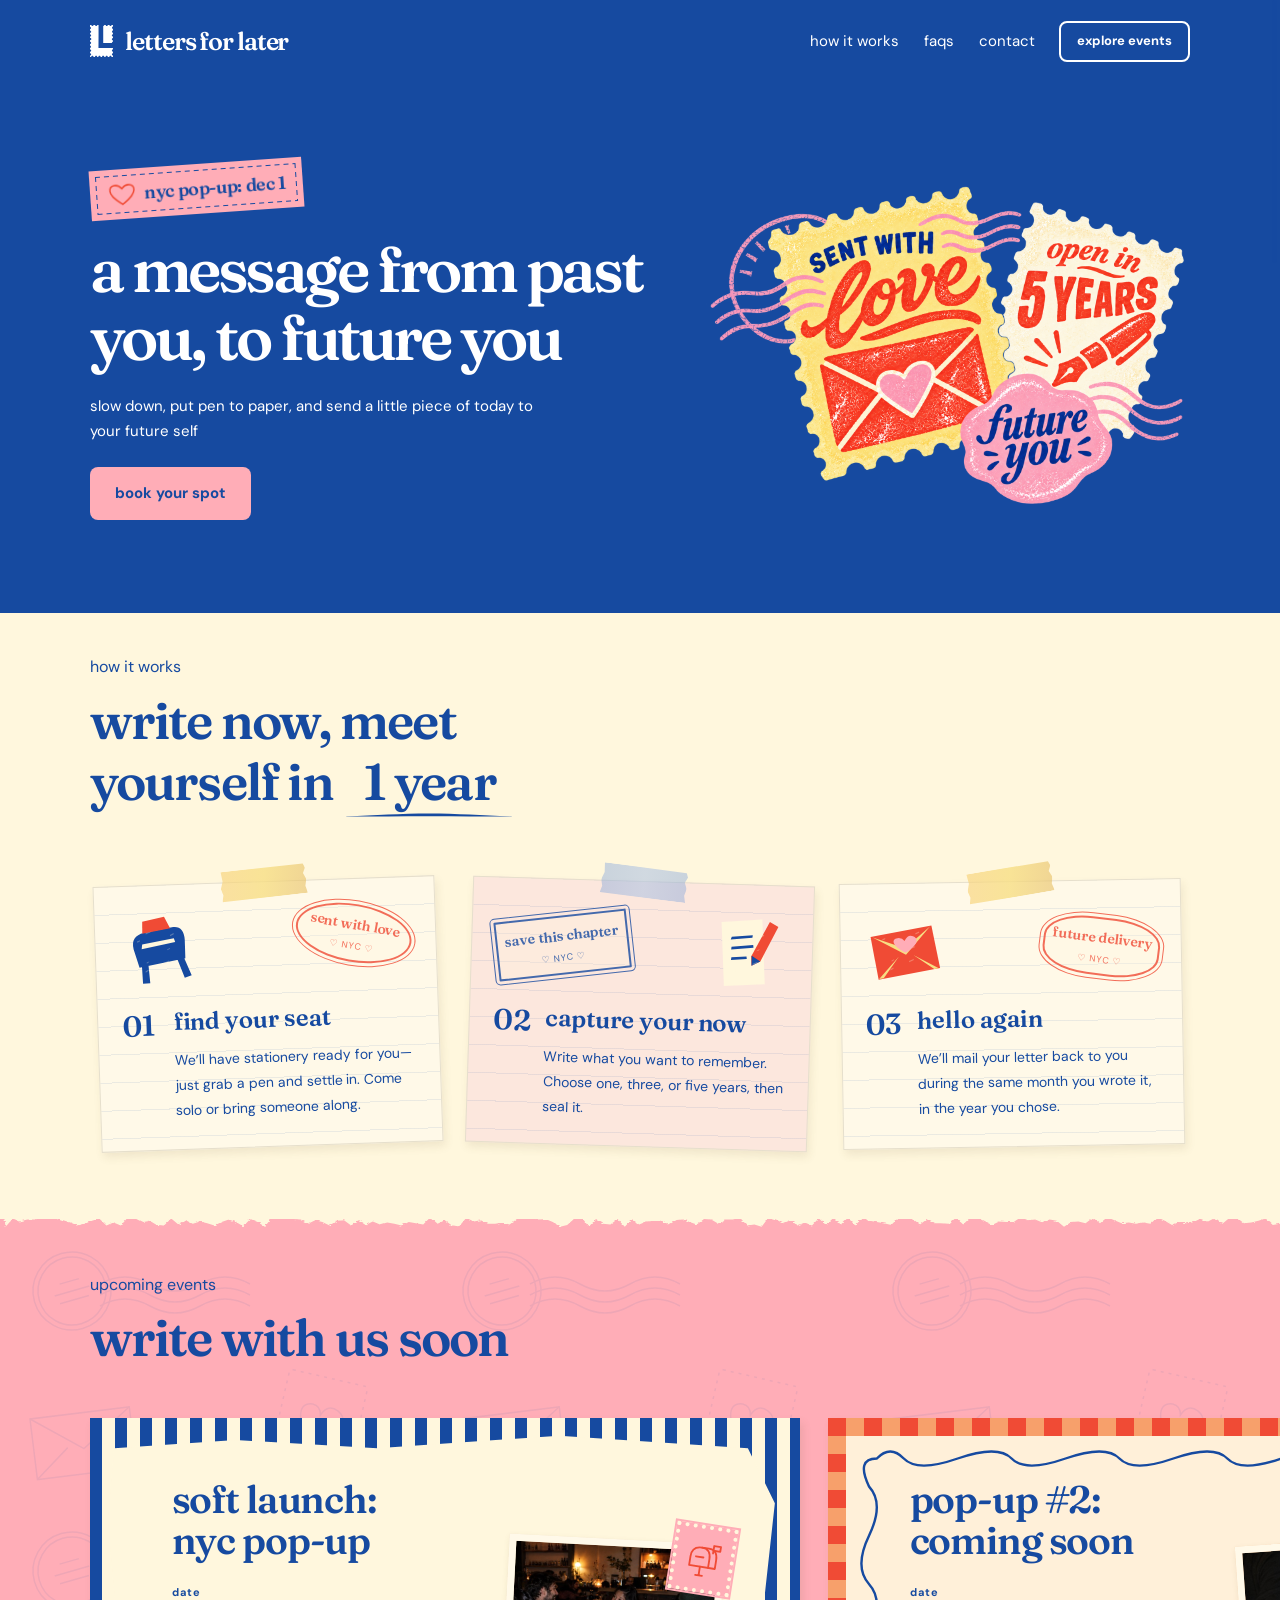
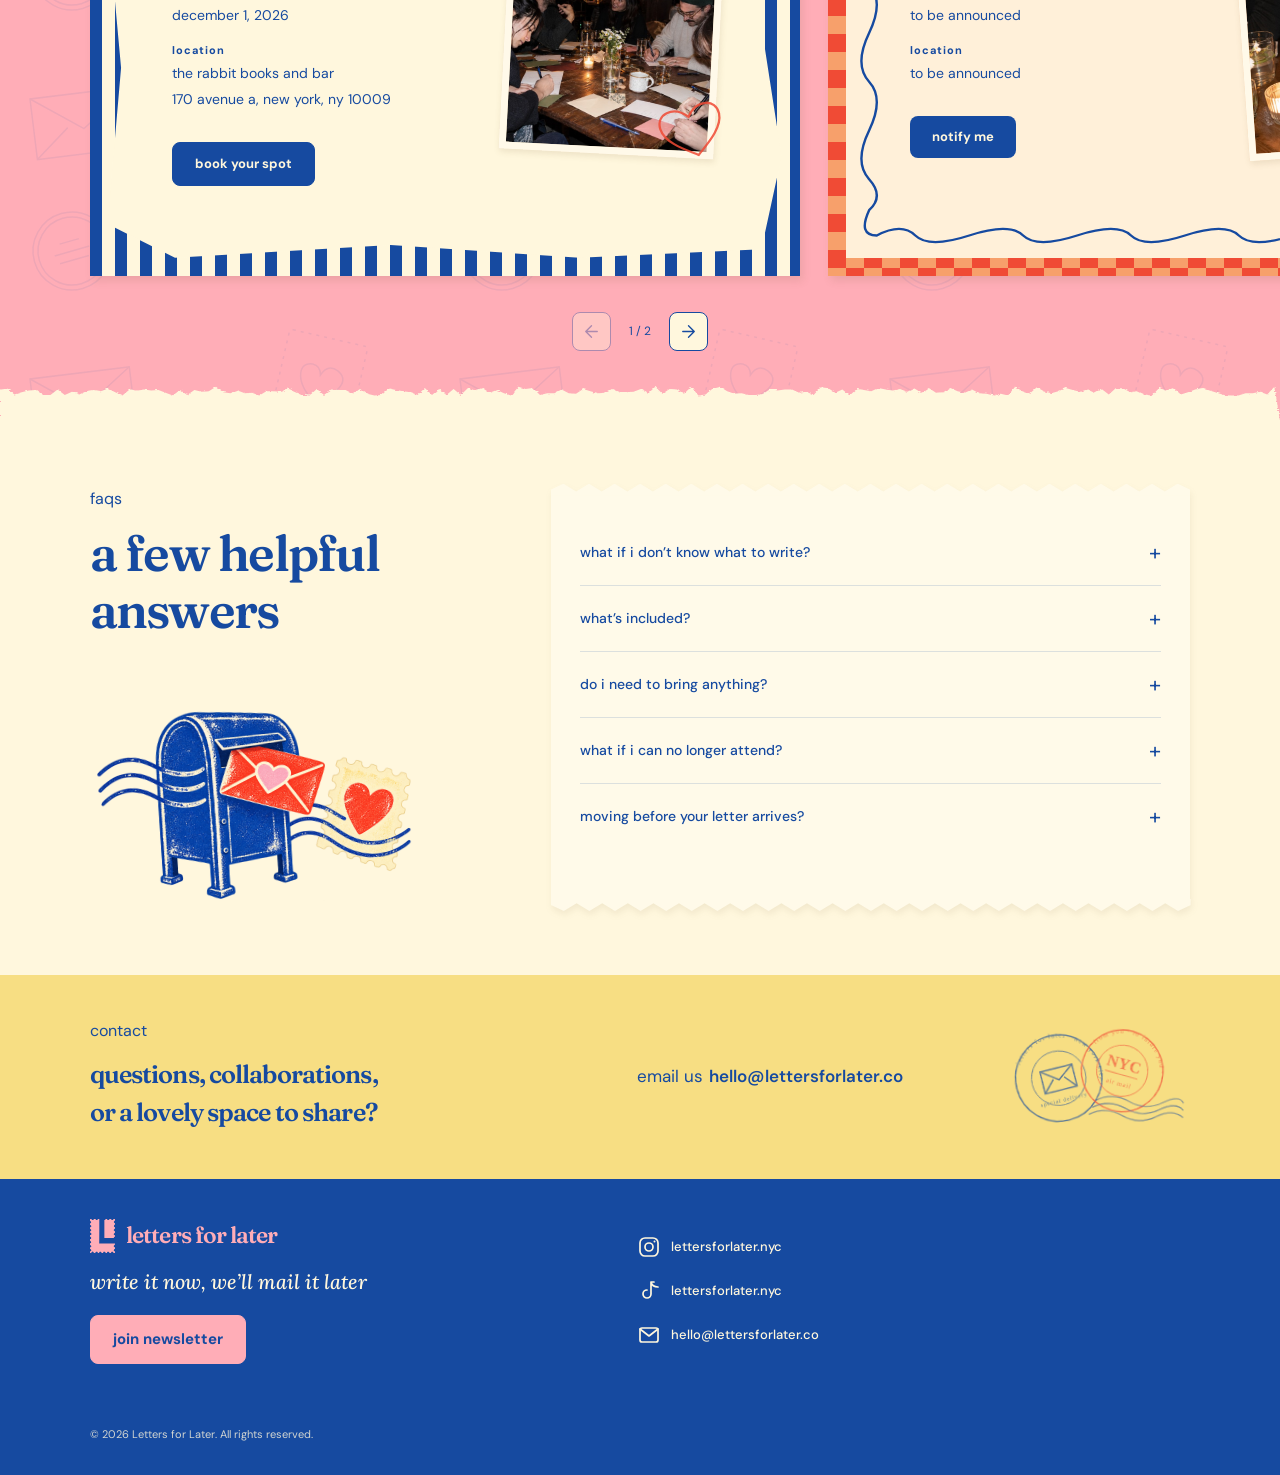
==== commit 01d2a6c5: "Update December pop-up booking, postcards, and newsletter footer" ====
--- a/index.html
+++ b/index.html
@@ -1,2 +1,2 @@
 <!doctype html>
-<html lang="en"><head><meta charset="utf-8"><meta name="viewport" content="width=device-width,initial-scale=1"><title>letters for later</title><meta name="description" content="Write a physical letter to your future self. An intentional letter-writing experience in NYC, with delivery one, three, or five years later."><link rel="stylesheet" href="page-base.css"><link rel="stylesheet" href="bounded-layout.css"><link rel="stylesheet" href="navigation.css"><link rel="stylesheet" href="brand-mark.css"><link rel="stylesheet" href="stamp-refinements.css"><link rel="stylesheet" href="carousel-notify.css"><link rel="stylesheet" href="footer-heading-fixes.css"><link rel="stylesheet" href="type-spacing.css"><meta property="og:type" content="website"><meta property="og:title" content="letters for later"><meta property="og:site_name" content="letters for later"><meta property="og:description" content="A message from past you, to future you. NYC letter-writing pop-ups."><meta property="og:url" content="https://lettersforlater.co/"><meta property="og:image" content="https://lettersforlater.co/assets/share-event-people-v1.gif"><meta property="og:image:secure_url" content="https://lettersforlater.co/assets/share-event-people-v1.gif"><meta property="og:image:width" content="1200"><meta property="og:image:height" content="800"><meta property="og:image:type" content="image/gif"><meta property="og:image:alt" content="White Letters for Later branding over five photos of people writing and sealing letters"><meta name="twitter:card" content="summary_large_image"><meta name="twitter:title" content="letters for later"><meta name="twitter:image" content="https://lettersforlater.co/assets/share-event-people-v1.gif"><meta name="twitter:image:alt" content="White Letters for Later branding over five photos of people writing and sealing letters"><link rel="stylesheet" href="faq-share-fixes.css"><link rel="stylesheet" href="menu-focus-fixes.css"><link rel="stylesheet" href="reunion-heading.css?v=45"><link rel="stylesheet" href="postcard-photos.css"><link rel="stylesheet" href="carousel-icons.css"><meta name="twitter:image:type" content="image/gif"><link rel="image_src" href="https://lettersforlater.co/assets/share-event-people-v1.gif"><meta itemprop="image" content="https://lettersforlater.co/assets/share-event-people-v1.gif"><link rel="stylesheet" href="kit-signup.css?v=79"><link rel="stylesheet" href="color-refresh.css?v=79"></head><body class="club"><header><button class="menu-toggle" id="menu-toggle" type="button" aria-label="open navigation menu" aria-controls="mobile-menu" aria-expanded="false"><svg viewBox="0 0 24 24" aria-hidden="true"><path d="M3 6h18M3 12h14M3 18h10"></path></svg></button><a class="logo" href="#home" aria-label="Letters for Later home"><img class="brand-mark" src="assets/letters-for-later-logo-white.svg" alt="" width="355" height="477"><span>letters for later</span></a><nav aria-label="Main navigation" class="desktop-nav"><a href="#how">how it works</a><a href="#faq">faqs</a><a href="#contact">contact</a></nav><a class="nav-cta header-cta" href="#signup">join waitlist</a></header><main><svg width="0" height="0" aria-hidden="true" style="position:absolute"><defs><filter id="printed-ink" x="-5%" y="-5%" width="110%" height="110%"><feTurbulence type="fractalNoise" baseFrequency=".65" numOctaves="2" seed="7" result="noise"></feTurbulence><feColorMatrix in="noise" type="matrix" values="0 0 0 0 0 0 0 0 0 0 0 0 0 0 0 0 0 0 9 -3.7" result="grain"></feColorMatrix><feComposite in="SourceGraphic" in2="grain" operator="in"></feComposite></filter></defs></svg><section class="hero" id="home"><div class="hero-copy"><div class="pop-up-stamp"><svg class="stamp-heart" viewBox="0 0 100 100" aria-hidden="true"><path d="M50 84C40 76 11 59 10 38C9 18 34 12 50 32C66 12 91 18 90 38C89 59 60 76 50 84Z" fill="none" stroke="currentColor" stroke-width="5" stroke-linejoin="round"></path></svg><span class="stamp-title">nyc pop-up coming dec 2026</span></div><h1>a message from past you, to <em>future you</em></h1><p class="intro">sign up to be the first to hear when booking opens</p><div id="signup" class="hero-signup"><script async data-uid="47d6fa554a" src="https://letters-for-later.kit.com/47d6fa554a/index.js"></script><noscript><a href="https://letters-for-later.kit.com/47d6fa554a">sign up for updates</a></noscript></div></div><div class="postage-art"><img src="assets/postage-love-variant-06.png" alt="Illustrated postage stamps reading Sent with love, Open in 5 years, and Future you" width="1536" height="1024"></div></section><section class="section steps" id="how"><div class="steps-top"><div><div class="eyebrow">how it works</div><h2 class="reunion-heading"><span class="reunion-accessible">write now, meet yourself in one, three, or five years</span><span aria-hidden="true">write now, <br class="reunion-mobile-break">meet<br class="reunion-desktop-break"> yourself <span class="reunion-end">in <span class="year-emphasis"><span class="year-roller"><span class="year-roller-track"><span>1 year</span><span>3 years</span><span>5 years</span><span>1 year</span></span></span><svg class="year-underline" viewBox="0 0 240 16" preserveAspectRatio="none" aria-hidden="true" focusable="false"><path d="M1 11C42 9.8 79 6.25 120 6.25C161 6.25 198 9.8 239 11C240 11 240 11.3 239 11.3C198 11.2 161 10.75 120 10.75C79 10.75 42 11.2 1 11.3C0 11.3 0 11 1 11Z"></path></svg></span><span class="reunion-reduced">1, 3, or 5 years</span></span></span></h2></div></div><div class="step-grid"><article class="step paper-step paper-step-1"><span class="paper-tape" aria-hidden="true"></span><div class="step-art"><svg viewBox="0 0 120 120" aria-hidden="true"><path fill="#164AA0" d="M22 52Q20 32 42 30L87 29Q103 30 101 51L97 79 26 81ZM30 79 40 80 38 107 27 106ZM85 79 95 77 102 106 91 108Z"></path><path fill="#F04B35" d="m42 13 34-2 6 19-43 1z"></path><path fill="#fff7dd" d="m36 47 49-1 1 6-52 2z"></path><g fill="#fff7dd" opacity=".28"><path d="m29 41 5-1-1 2-4 1zm35 39 8-2-1 2-7 2zm-26-5 4-1v1l-4 2zm42-35 6-2v2l-6 2zm-46 48 5-2v2l-5 2z"></path><path d="m44 31 9-1-2 1-7 2zm28 30 5-2-1 2-4 1z"></path></g></svg></div><div class="step-copy"><b class="step-number">01</b><h3>find your seat</h3><p>We’ll have stationery ready for you—just grab a pen and settle in. Come solo or bring someone along.</p></div><div class="postal-mark postal-mark-1" aria-hidden="true"><strong>sent with love</strong><span>♡  nyc  ♡</span></div></article><article class="step paper-step paper-step-2"><span class="paper-tape" aria-hidden="true"></span><div class="step-top"><div class="postal-mark postal-mark-2" aria-hidden="true"><strong>save this chapter</strong><span>♡  nyc  ♡</span></div><div class="step-art"><svg viewBox="0 0 120 120" aria-hidden="true"><path fill="#fff7dd" d="m24 12 62 3-7 98-62-4z"></path><path fill="#164AA0" d="m37 36 32 1-1 4-33-1zm-2 15 33 1v4l-34-1zm-2 16 23 1v4l-24-1z"></path><path fill="#F04B35" d="m62 83 14-5 33-49-12-9-34 49-1 14z"></path><path fill="#164AA0" d="m62 83 2-15 12 10z"></path><g fill="#fff7dd" opacity=".28"><path d="m29 41 5-1-1 2-4 1zm35 39 8-2-1 2-7 2zm-26-5 4-1v1l-4 2zm42-35 6-2v2l-6 2zm-46 48 5-2v2l-5 2z"></path><path d="m44 31 9-1-2 1-7 2zm28 30 5-2-1 2-4 1z"></path></g></svg></div></div><div class="step-copy"><b class="step-number">02</b><h3>capture your now</h3><p>Write what you want to remember. Choose one, three, or five years, then seal it.</p></div></article><article class="step paper-step paper-step-3"><span class="paper-tape" aria-hidden="true"></span><div class="step-art"><svg viewBox="0 0 120 120" aria-hidden="true"><path fill="#F04B35" d="m12 35 94-3 3 66-95 3z"></path><path fill="#F7DE83" d="m15 36 46 34 43-37-43 27zm0 64 35-29-28 29zm92-2L72 72l28 26z"></path><path fill="#FFADB7" d="M61 67C41 52 43 43 52 43Q59 43 62 49Q69 39 76 44C89 52 71 63 61 67"></path><g fill="#fff7dd" opacity=".28"><path d="m29 41 5-1-1 2-4 1zm35 39 8-2-1 2-7 2zm-26-5 4-1v1l-4 2zm42-35 6-2v2l-6 2zm-46 48 5-2v2l-5 2z"></path><path d="m44 31 9-1-2 1-7 2zm28 30 5-2-1 2-4 1z"></path></g></svg></div><div class="step-copy"><b class="step-number">03</b><h3>hello again</h3><p>We’ll mail your letter back to you during the same month you wrote it, in the year you chose.</p></div><div class="postal-mark postal-mark-3" aria-hidden="true"><strong>future delivery</strong><span>♡  nyc  ♡</span></div></article></div></section><section class="section" id="events"><div class="events-heading"><div><div class="eyebrow">upcoming events</div><h2>write with us soon</h2></div></div><div class="postcard-carousel" data-single-event role="region" aria-label="upcoming events"><div class="postcard-track" id="postcards"><article class="event-postcard postcard-nyc" aria-label="pop-up: soft launch"><div class="postcard-inner"><div class="postcard-art"><div class="postcard-image"><img src="assets/postcard-writing-table.jpg" alt="Guests writing letters together around a café table" width="900" height="600" loading="lazy" decoding="async"></div><span class="postcard-stamp" aria-hidden="true"><svg viewBox="0 0 60 60" aria-hidden="true"><path d="M12 29c0-10 6-15 15-15h10c9 0 13 5 13 15v13H12Z"></path><path d="M27 14c8 0 13 5 13 15v13M20 28h11M28 42v13M23 55h10M44 20V9h10v7H44"></path></svg></span><svg class="postcard-heart" viewBox="0 0 100 100" aria-hidden="true"><path d="M50 84C40 76 11 59 10 38C9 18 34 12 50 32C66 12 91 18 90 38C89 59 60 76 50 84Z" fill="none" stroke="currentColor" stroke-width="3"></path></svg></div><h3>pop-up:<br><em>soft launch</em></h3><div class="postcard-details"><dl><div><dt><strong>date</strong></dt><dd class="event-date-value">to be announced</dd></div><div><dt><strong>location</strong></dt><dd>to be announced</dd></div></dl><a class="button signup-link" href="#signup">join waitlist</a></div></div></article><article class="event-postcard postcard-soon" hidden aria-label="event 2 of 2: pop-up #2: coming soon"><div class="postcard-inner"><div class="postcard-art"><div class="postcard-image"><img src="assets/postcard-handwriting.jpg" alt="Close-up of a guest writing a letter by candlelight" width="900" height="600" loading="lazy" decoding="async"></div><div class="soon-postage" aria-hidden="true"><svg viewBox="0 0 100 100"><circle cx="50" cy="50" r="43" fill="#F04B35"></circle><circle cx="50" cy="50" r="36" fill="none" stroke="#fff7dd" stroke-width="1.5"></circle><path d="M63 25a27 27 0 1 0 12 43 23 23 0 0 1-12-43Z" fill="#fff7dd"></path><path d="m74 28 2 6 6 2-6 2-2 6-2-6-6-2 6-2Z" fill="#F7DE83"></path></svg></div><svg class="soon-envelope-stamp" viewBox="0 0 120 90" aria-hidden="true"><path d="M6 13 109 7 115 75 10 82Z" fill="#fff7dd" stroke="#164AA0" stroke-width="2" stroke-dasharray="4 3"></path><path d="m23 29 70-4 3 43-71 4Z" fill="#164AA0"></path><path d="m24 29 35 23 34-27M25 71l24-23m47 20L70 48" fill="none" stroke="#fff7dd" stroke-width="2"></path><path d="M61 56c-15-9-15-20-7-20q6 0 8 6 3-8 9-6c10 5-2 14-10 20Z" fill="#FFADB7"></path></svg></div><h3>pop-up #2:<br><em>coming soon</em></h3><div class="postcard-details"><dl><div><dt><strong>date</strong></dt><dd>to be announced</dd></div><div><dt><strong>location</strong></dt><dd>to be announced</dd></div></dl></div></div></article></div><div class="carousel-controls" hidden><button type="button" id="postcard-prev" aria-label="previous event" aria-controls="postcards"><svg viewBox="0 0 24 24" aria-hidden="true"><path d="M12 6 6 12l6 6M6 12h12"></path></svg></button><span id="postcard-position" aria-live="polite">1 / 2</span><button type="button" id="postcard-next" aria-label="next event" aria-controls="postcards"><svg viewBox="0 0 24 24" aria-hidden="true"><path d="m12 6 6 6-6 6M6 12h12"></path></svg></button></div></div></section><section class="section faq" id="faq"><div><div class="eyebrow">faqs</div><h2>a few helpful answers</h2><img class="faq-postal-art" src="assets/faq-postal.png" width="1536" height="1024" loading="lazy" alt="A vintage blue mailbox with a heart-sealed envelope, a heart postage stamp and wavy postal lines"></div><div class="faq-paper"><details><summary>what if i don’t know what to write?</summary><p>Start with the ordinary things: your favorite song, the people you spend time with, what you’re looking forward to. You don’t need to be a writer, and your letter doesn’t need to be profound.</p></details><details><summary>what’s included?</summary><p>Your ticket includes ninety unhurried minutes to write, one drink of your choice, stationery, a pen, an envelope, postage, and a Polaroid photo to keep or tuck into your letter.</p></details><details><summary>do i need to bring anything?</summary><p>Just yourself. We’ll provide the stationery and a pen to write with.</p></details><details><summary>what if i can no longer attend?</summary><p>Tickets are non-refundable and non-exchangeable, but you’re welcome to transfer yours to someone else.</p></details><details><summary>moving before your letter arrives?</summary><p>Email <a href="mailto:hello@lettersforlater.co">hello@lettersforlater.co</a> with the name on your letter, your previous mailing address, and your new mailing address. We’ll update your delivery details.</p></details></div></section><section class="section contact" id="contact"><div><div class="eyebrow">contact</div><h2>questions, collaborations,<br>or a lovely space to share?</h2></div><div class="contact-action"><a class="contact-email" href="mailto:hello@lettersforlater.co"><span class="email-prefix">email us </span><span class="email-address">hello@lettersforlater.co</span></a><svg class="contact-postmarks" viewBox="0 0 240 150" preserveAspectRatio="xMidYMid meet" aria-hidden="true"><defs><path id="contact-ring-a" d="M25 78a51 51 0 1 1 102 0a51 51 0 1 1-102 0"></path><path id="contact-ring-b" d="M108 66a47 47 0 1 1 94 0a47 47 0 1 1-94 0"></path><filter id="contact-postmark-wear" x="-3%" y="-3%" width="106%" height="106%"><feTurbulence type="fractalNoise" baseFrequency=".06 .3" numOctaves="3" seed="19" result="grain"></feTurbulence><feColorMatrix in="grain" type="matrix" values="0 0 0 0 0 0 0 0 0 0 0 0 0 0 0 0 0 0 .5 .5" result="wear"></feColorMatrix><feComposite in="SourceGraphic" in2="wear" operator="in"></feComposite></filter></defs><g filter="url(#contact-postmark-wear)"><g transform="rotate(-16 76 78)" fill="#164AA0" opacity=".84"><circle cx="76" cy="78" r="54" fill="none" stroke="currentColor" stroke-width="1.8"></circle><circle cx="76" cy="78" r="34" fill="none" stroke="currentColor" stroke-width="1"></circle><text font-family="Georgia,serif" font-size="8" letter-spacing="1.5"><textPath href="#contact-ring-a" startOffset="9%">letters for later · new york city ·</textPath></text><path d="M55 65h41v28H55Z" fill="none" stroke="#164AA0" stroke-width="1.8"></path><path d="m55 65 21 15 20-15m-41 28 14-15m27 15L83 78" fill="none" stroke="#164AA0" stroke-width="1.8"></path><text x="76" y="108" text-anchor="middle" font-family="Georgia,serif" font-size="7" letter-spacing="1">special delivery</text></g><g transform="rotate(14 155 66)" fill="#F04B35" stroke="#F04B35" opacity=".86"><circle cx="155" cy="66" r="51" fill="none" stroke-width="1.8"></circle><circle cx="155" cy="66" r="32" fill="none" stroke-width="1"></circle><text stroke="none" font-family="Georgia,serif" font-size="8" letter-spacing="1.3"><textPath href="#contact-ring-b" startOffset="8%">from you · to future you ·</textPath></text><text x="155" y="64" text-anchor="middle" stroke="none" font-family="Georgia,serif" font-size="20" font-weight="bold">NYC</text><path d="M134 71h42" stroke-width="1"></path><text x="155" y="85" text-anchor="middle" stroke="none" font-family="Georgia,serif" font-size="8" letter-spacing="1">air mail</text></g><g fill="none" stroke="#164AA0" stroke-width="1.6" opacity=".6"><path d="M123 104q21-11 42 0t42 0t26 0M119 113q21-11 42 0t42 0t30 0M115 122q21-11 42 0t42 0t34 0"></path></g></g></svg></div></section></main><footer><div class="footer-brand"><img class="brand-mark" src="assets/letters-for-later-logo-pink.svg" alt="" width="355" height="477"><span>letters for later</span></div><div class="footer-info"><p class="footer-tagline">write it now, we’ll mail it later</p></div><a class="social-link footer-email" href="mailto:hello@lettersforlater.co"><svg viewBox="0 0 24 24" aria-hidden="true"><rect x="3" y="5" width="18" height="14" rx="2"></rect><path d="m3 6 9 7 9-7"></path></svg><span>hello@lettersforlater.co</span></a><a class="social-link" href="https://www.instagram.com/lettersforlater.nyc/" target="_blank" rel="noopener noreferrer" aria-label="Instagram: lettersforlater.nyc"><svg viewBox="0 0 24 24" aria-hidden="true"><rect x="3" y="3" width="18" height="18" rx="5"></rect><circle cx="12" cy="12" r="4"></circle><circle class="dot" cx="17.5" cy="6.5" r="1"></circle></svg><span>lettersforlater.nyc</span></a><a class="social-link" href="https://www.tiktok.com/@lettersforlater.nyc" target="_blank" rel="noopener noreferrer" aria-label="TikTok: lettersforlater.nyc"><svg viewBox="0 0 24 24" aria-hidden="true"><path d="M14 3v12a4 4 0 1 1-4-4M14 3c1 4 3 5 7 5M14 3h3"></path></svg><span>lettersforlater.nyc</span></a><p class="footer-copyright">© 2026 Letters for Later. All rights reserved.</p></footer><script src="postcards.js?v=55" defer></script><dialog class="mobile-menu" id="mobile-menu" aria-labelledby="menu-label"><div class="mobile-menu-header"><span class="mobile-menu-logo" id="menu-label" tabindex="-1"><img class="brand-mark" src="assets/letters-for-later-logo-blue.svg" alt="" width="355" height="477"><span>letters for later</span></span><button class="menu-close" type="button" aria-label="close navigation menu"><svg viewBox="0 0 24 24" aria-hidden="true"><path d="m5 5 14 14M19 5 5 19"></path></svg></button></div><nav class="mobile-menu-links" aria-label="mobile navigation"><a href="#how">how it works</a><a href="#faq">faqs</a><a href="#contact">contact</a></nav></dialog><script src="navigation.js" defer></script><script src="kit-signup.js?v=79" defer></script></body></html>+<html lang="en"><head><meta charset="utf-8"><meta name="viewport" content="width=device-width,initial-scale=1"><title>letters for later</title><link rel="icon" href="favicon.ico" sizes="32x32"><link rel="icon" type="image/png" sizes="16x16" href="assets/favicon-16.png"><link rel="icon" type="image/png" sizes="32x32" href="assets/favicon-32.png"><link rel="apple-touch-icon" sizes="180x180" href="assets/favicon-180.png"><meta name="theme-color" content="#164aa0"><meta name="description" content="A letter-writing experience coming to NYC in December 2026. Write to your future self, seal it, and we’ll mail it back in one, three, or five years."><link rel="stylesheet" href="page-base.css"><link rel="stylesheet" href="bounded-layout.css"><link rel="stylesheet" href="navigation.css"><link rel="stylesheet" href="brand-mark.css"><link rel="stylesheet" href="stamp-refinements.css"><link rel="stylesheet" href="carousel-notify.css"><link rel="stylesheet" href="footer-heading-fixes.css"><link rel="stylesheet" href="type-spacing.css"><meta property="og:type" content="website"><meta property="og:title" content="letters for later"><meta property="og:site_name" content="letters for later"><meta property="og:description" content="A message from past you, to future you. NYC letter-writing pop-ups, coming December 2026."><meta property="og:url" content="https://lettersforlater.co/"><meta property="og:image" content="https://www.lettersforlater.co/assets/share-event-people-v2.gif"><meta property="og:image:secure_url" content="https://www.lettersforlater.co/assets/share-event-people-v2.gif"><meta property="og:image:width" content="1200"><meta property="og:image:height" content="800"><meta property="og:image:type" content="image/gif"><meta property="og:image:alt" content="White Letters for Later branding over five photos of people writing and sealing letters"><meta property="og:image" content="https://www.lettersforlater.co/assets/share-event-people-poster-v2.jpg"><meta property="og:image:secure_url" content="https://www.lettersforlater.co/assets/share-event-people-poster-v2.jpg"><meta property="og:image:type" content="image/jpeg"><meta property="og:image:width" content="1200"><meta property="og:image:height" content="800"><meta property="og:image:alt" content="Letters for Later branding over guests writing letters together at a café"><meta name="twitter:card" content="summary_large_image"><meta name="twitter:title" content="letters for later"><meta name="twitter:image" content="https://www.lettersforlater.co/assets/share-event-people-v2.gif"><meta name="twitter:image:alt" content="White Letters for Later branding over five photos of people writing and sealing letters"><link rel="stylesheet" href="faq-share-fixes.css"><link rel="stylesheet" href="menu-focus-fixes.css"><link rel="stylesheet" href="reunion-heading.css?v=45"><link rel="stylesheet" href="postcard-photos.css"><link rel="stylesheet" href="carousel-icons.css"><meta name="twitter:image:type" content="image/gif"><link rel="image_src" href="https://www.lettersforlater.co/assets/share-event-people-poster-v2.jpg"><meta itemprop="image" content="https://www.lettersforlater.co/assets/share-event-people-poster-v2.jpg"><link rel="stylesheet" href="kit-signup.css?v=80"><link rel="stylesheet" href="color-refresh.css?v=79"><link rel="stylesheet" href="event-launch.css"></head><body class="club"><header><button class="menu-toggle" id="menu-toggle" type="button" aria-label="open navigation menu" aria-controls="mobile-menu" aria-expanded="false"><svg viewBox="0 0 24 24" aria-hidden="true"><path d="M3 6h18M3 12h14M3 18h10"></path></svg></button><a class="logo" href="#home" aria-label="Letters for Later home"><img class="brand-mark" src="assets/letters-for-later-logo-white.svg" alt="" width="355" height="477"><span>letters for later</span></a><nav aria-label="Main navigation" class="desktop-nav"><a href="#how">how it works</a><a href="#faq">faqs</a><a href="#contact">contact</a></nav><a class="nav-cta header-cta" href="https://luma.com/lettersforlater" target="_blank" rel="noopener noreferrer">explore events</a></header><main><svg width="0" height="0" aria-hidden="true" style="position:absolute"><defs><filter id="printed-ink" x="-5%" y="-5%" width="110%" height="110%"><feTurbulence type="fractalNoise" baseFrequency=".65" numOctaves="2" seed="7" result="noise"></feTurbulence><feColorMatrix in="noise" type="matrix" values="0 0 0 0 0 0 0 0 0 0 0 0 0 0 0 0 0 0 9 -3.7" result="grain"></feColorMatrix><feComposite in="SourceGraphic" in2="grain" operator="in"></feComposite></filter></defs></svg><section class="hero" id="home"><div class="hero-copy"><div class="pop-up-stamp"><svg class="stamp-heart" viewBox="0 0 100 100" aria-hidden="true"><path d="M50 84C40 76 11 59 10 38C9 18 34 12 50 32C66 12 91 18 90 38C89 59 60 76 50 84Z" fill="none" stroke="currentColor" stroke-width="5" stroke-linejoin="round"></path></svg><span class="stamp-title">nyc pop-up: dec 1</span></div><h1>a message from past you, to <em>future you</em></h1><p class="intro">slow down, put pen to paper, and send a little piece of today to your future self</p><a href="https://luma.com/event/evt-K9ymfLbhheOeHWO" class="button hero-booking luma-checkout--button" data-luma-action="checkout" data-luma-event-id="evt-K9ymfLbhheOeHWO">book your spot</a></div><div class="postage-art"><img src="assets/postage-love-variant-06.png" alt="Illustrated postage stamps reading Sent with love, Open in 5 years, and Future you" width="1536" height="1024"></div></section><section class="section steps" id="how"><div class="steps-top"><div><div class="eyebrow">how it works</div><h2 class="reunion-heading"><span class="reunion-accessible">write now, meet yourself in one, three, or five years</span><span aria-hidden="true">write now, <br class="reunion-mobile-break">meet<br class="reunion-desktop-break"> yourself <span class="reunion-end">in <span class="year-emphasis"><span class="year-roller"><span class="year-roller-track"><span>1 year</span><span>3 years</span><span>5 years</span><span>1 year</span></span></span><svg class="year-underline" viewBox="0 0 240 16" preserveAspectRatio="none" aria-hidden="true" focusable="false"><path d="M1 11C42 9.8 79 6.25 120 6.25C161 6.25 198 9.8 239 11C240 11 240 11.3 239 11.3C198 11.2 161 10.75 120 10.75C79 10.75 42 11.2 1 11.3C0 11.3 0 11 1 11Z"></path></svg></span><span class="reunion-reduced">1, 3, or 5 years</span></span></span></h2></div></div><div class="step-grid"><article class="step paper-step paper-step-1"><span class="paper-tape" aria-hidden="true"></span><div class="step-art"><svg viewBox="0 0 120 120" aria-hidden="true"><path fill="#164AA0" d="M22 52Q20 32 42 30L87 29Q103 30 101 51L97 79 26 81ZM30 79 40 80 38 107 27 106ZM85 79 95 77 102 106 91 108Z"></path><path fill="#F04B35" d="m42 13 34-2 6 19-43 1z"></path><path fill="#fff7dd" d="m36 47 49-1 1 6-52 2z"></path><g fill="#fff7dd" opacity=".28"><path d="m29 41 5-1-1 2-4 1zm35 39 8-2-1 2-7 2zm-26-5 4-1v1l-4 2zm42-35 6-2v2l-6 2zm-46 48 5-2v2l-5 2z"></path><path d="m44 31 9-1-2 1-7 2zm28 30 5-2-1 2-4 1z"></path></g></svg></div><div class="step-copy"><b class="step-number">01</b><h3>find your seat</h3><p>We’ll have stationery ready for you—just grab a pen and settle in. Come solo or bring someone along.</p></div><div class="postal-mark postal-mark-1" aria-hidden="true"><strong>sent with love</strong><span>♡  nyc  ♡</span></div></article><article class="step paper-step paper-step-2"><span class="paper-tape" aria-hidden="true"></span><div class="step-top"><div class="postal-mark postal-mark-2" aria-hidden="true"><strong>save this chapter</strong><span>♡  nyc  ♡</span></div><div class="step-art"><svg viewBox="0 0 120 120" aria-hidden="true"><path fill="#fff7dd" d="m24 12 62 3-7 98-62-4z"></path><path fill="#164AA0" d="m37 36 32 1-1 4-33-1zm-2 15 33 1v4l-34-1zm-2 16 23 1v4l-24-1z"></path><path fill="#F04B35" d="m62 83 14-5 33-49-12-9-34 49-1 14z"></path><path fill="#164AA0" d="m62 83 2-15 12 10z"></path><g fill="#fff7dd" opacity=".28"><path d="m29 41 5-1-1 2-4 1zm35 39 8-2-1 2-7 2zm-26-5 4-1v1l-4 2zm42-35 6-2v2l-6 2zm-46 48 5-2v2l-5 2z"></path><path d="m44 31 9-1-2 1-7 2zm28 30 5-2-1 2-4 1z"></path></g></svg></div></div><div class="step-copy"><b class="step-number">02</b><h3>capture your now</h3><p>Write what you want to remember. Choose one, three, or five years, then seal it.</p></div></article><article class="step paper-step paper-step-3"><span class="paper-tape" aria-hidden="true"></span><div class="step-art"><svg viewBox="0 0 120 120" aria-hidden="true"><path fill="#F04B35" d="m12 35 94-3 3 66-95 3z"></path><path fill="#F7DE83" d="m15 36 46 34 43-37-43 27zm0 64 35-29-28 29zm92-2L72 72l28 26z"></path><path fill="#FFADB7" d="M61 67C41 52 43 43 52 43Q59 43 62 49Q69 39 76 44C89 52 71 63 61 67"></path><g fill="#fff7dd" opacity=".28"><path d="m29 41 5-1-1 2-4 1zm35 39 8-2-1 2-7 2zm-26-5 4-1v1l-4 2zm42-35 6-2v2l-6 2zm-46 48 5-2v2l-5 2z"></path><path d="m44 31 9-1-2 1-7 2zm28 30 5-2-1 2-4 1z"></path></g></svg></div><div class="step-copy"><b class="step-number">03</b><h3>hello again</h3><p>We’ll mail your letter back to you during the same month you wrote it, in the year you chose.</p></div><div class="postal-mark postal-mark-3" aria-hidden="true"><strong>future delivery</strong><span>♡  nyc  ♡</span></div></article></div></section><section class="section" id="events"><div class="events-heading"><div><div class="eyebrow">upcoming events</div><h2>write with us soon</h2></div></div><div class="postcard-carousel" role="region" aria-label="upcoming events"><div class="postcard-track" id="postcards"><article class="event-postcard postcard-nyc" aria-label="soft launch: nyc pop-up"><div class="postcard-inner"><div class="postcard-art"><div class="postcard-image"><img src="assets/postcard-writing-table.jpg" alt="Guests writing letters together around a café table" width="900" height="600" loading="lazy" decoding="async"></div><span class="postcard-stamp" aria-hidden="true"><svg viewBox="0 0 60 60" aria-hidden="true"><path d="M12 29c0-10 6-15 15-15h10c9 0 13 5 13 15v13H12Z"></path><path d="M27 14c8 0 13 5 13 15v13M20 28h11M28 42v13M23 55h10M44 20V9h10v7H44"></path></svg></span><svg class="postcard-heart" viewBox="0 0 100 100" aria-hidden="true"><path d="M50 84C40 76 11 59 10 38C9 18 34 12 50 32C66 12 91 18 90 38C89 59 60 76 50 84Z" fill="none" stroke="currentColor" stroke-width="3"></path></svg></div><h3>soft launch:<br><em>nyc pop-up</em></h3><div class="postcard-details"><dl><div><dt><strong>date</strong></dt><dd class="event-date-value">december 1, 2026</dd></div><div><dt><strong>location</strong></dt><dd>the rabbit books and bar<br><span class="venue-address">170 avenue a, new york, ny 10009</span></dd></div></dl><a href="https://luma.com/event/evt-K9ymfLbhheOeHWO" class="button postcard-booking luma-checkout--button" data-luma-action="checkout" data-luma-event-id="evt-K9ymfLbhheOeHWO">book your spot</a></div></div></article><article class="event-postcard postcard-soon" aria-label="event 2 of 2: pop-up #2: coming soon"><div class="postcard-inner"><div class="postcard-art"><div class="postcard-image"><img src="assets/postcard-handwriting.jpg" alt="Close-up of a guest writing a letter by candlelight" width="900" height="600" loading="lazy" decoding="async"></div><div class="soon-postage" aria-hidden="true"><svg viewBox="0 0 100 100"><circle cx="50" cy="50" r="43" fill="#F04B35"></circle><circle cx="50" cy="50" r="36" fill="none" stroke="#fff7dd" stroke-width="1.5"></circle><path d="M63 25a27 27 0 1 0 12 43 23 23 0 0 1-12-43Z" fill="#fff7dd"></path><path d="m74 28 2 6 6 2-6 2-2 6-2-6-6-2 6-2Z" fill="#F7DE83"></path></svg></div><svg class="soon-envelope-stamp" viewBox="0 0 120 90" aria-hidden="true"><path d="M6 13 109 7 115 75 10 82Z" fill="#fff7dd" stroke="#164AA0" stroke-width="2" stroke-dasharray="4 3"></path><path d="m23 29 70-4 3 43-71 4Z" fill="#164AA0"></path><path d="m24 29 35 23 34-27M25 71l24-23m47 20L70 48" fill="none" stroke="#fff7dd" stroke-width="2"></path><path d="M61 56c-15-9-15-20-7-20q6 0 8 6 3-8 9-6c10 5-2 14-10 20Z" fill="#FFADB7"></path></svg></div><h3>pop-up #2:<br><em>coming soon</em></h3><div class="postcard-details"><dl><div><dt><strong>date</strong></dt><dd>to be announced</dd></div><div><dt><strong>location</strong></dt><dd>to be announced</dd></div></dl><a class="button signup-link" href="#signup">notify me</a></div></div></article></div><div class="carousel-controls" hidden><button type="button" id="postcard-prev" aria-label="previous event" aria-controls="postcards"><svg viewBox="0 0 24 24" aria-hidden="true"><path d="M12 6 6 12l6 6M6 12h12"></path></svg></button><span id="postcard-position" aria-live="polite">1 / 2</span><button type="button" id="postcard-next" aria-label="next event" aria-controls="postcards"><svg viewBox="0 0 24 24" aria-hidden="true"><path d="m12 6 6 6-6 6M6 12h12"></path></svg></button></div></div></section><section class="section faq" id="faq"><div><div class="eyebrow">faqs</div><h2>a few helpful answers</h2><img class="faq-postal-art" src="assets/faq-postal.png" width="1536" height="1024" loading="lazy" alt="A vintage blue mailbox with a heart-sealed envelope, a heart postage stamp and wavy postal lines"></div><div class="faq-paper"><details><summary>what if i don’t know what to write?</summary><p>Start with the ordinary things: your favorite song, the people you spend time with, what you’re looking forward to. You don’t need to be a writer, and your letter doesn’t need to be profound.</p></details><details><summary>what’s included?</summary><p>Your ticket includes space to write, one drink of your choice, stationery, a pen, an envelope, postage, and a Polaroid photo to keep or tuck into your letter.</p></details><details><summary>do i need to bring anything?</summary><p>Just yourself. We’ll provide the stationery and a pen to write with.</p></details><details><summary>what if i can no longer attend?</summary><p>Tickets are non-refundable and non-exchangeable, but you’re welcome to transfer yours to someone else.</p></details><details><summary>moving before your letter arrives?</summary><p>We’ll contact you 4 weeks before your letter is mailed and you’ll have a chance to update your mailing address.</p></details></div></section><section class="section contact" id="contact"><div><div class="eyebrow">contact</div><h2>questions, collaborations,<br>or a lovely space to share?</h2></div><div class="contact-action"><a class="contact-email" href="mailto:hello@lettersforlater.co"><span class="email-prefix">email us </span><span class="email-address">hello@lettersforlater.co</span></a><svg class="contact-postmarks" viewBox="0 0 240 150" preserveAspectRatio="xMidYMid meet" aria-hidden="true"><defs><path id="contact-ring-a" d="M25 78a51 51 0 1 1 102 0a51 51 0 1 1-102 0"></path><path id="contact-ring-b" d="M108 66a47 47 0 1 1 94 0a47 47 0 1 1-94 0"></path><filter id="contact-postmark-wear" x="-3%" y="-3%" width="106%" height="106%"><feTurbulence type="fractalNoise" baseFrequency=".06 .3" numOctaves="3" seed="19" result="grain"></feTurbulence><feColorMatrix in="grain" type="matrix" values="0 0 0 0 0 0 0 0 0 0 0 0 0 0 0 0 0 0 .5 .5" result="wear"></feColorMatrix><feComposite in="SourceGraphic" in2="wear" operator="in"></feComposite></filter></defs><g filter="url(#contact-postmark-wear)"><g transform="rotate(-16 76 78)" fill="#164AA0" opacity=".84"><circle cx="76" cy="78" r="54" fill="none" stroke="currentColor" stroke-width="1.8"></circle><circle cx="76" cy="78" r="34" fill="none" stroke="currentColor" stroke-width="1"></circle><text font-family="Georgia,serif" font-size="8" letter-spacing="1.5"><textPath href="#contact-ring-a" startOffset="9%">letters for later · new york city ·</textPath></text><path d="M55 65h41v28H55Z" fill="none" stroke="#164AA0" stroke-width="1.8"></path><path d="m55 65 21 15 20-15m-41 28 14-15m27 15L83 78" fill="none" stroke="#164AA0" stroke-width="1.8"></path><text x="76" y="108" text-anchor="middle" font-family="Georgia,serif" font-size="7" letter-spacing="1">special delivery</text></g><g transform="rotate(14 155 66)" fill="#F04B35" stroke="#F04B35" opacity=".86"><circle cx="155" cy="66" r="51" fill="none" stroke-width="1.8"></circle><circle cx="155" cy="66" r="32" fill="none" stroke-width="1"></circle><text stroke="none" font-family="Georgia,serif" font-size="8" letter-spacing="1.3"><textPath href="#contact-ring-b" startOffset="8%">from you · to future you ·</textPath></text><text x="155" y="64" text-anchor="middle" stroke="none" font-family="Georgia,serif" font-size="20" font-weight="bold">NYC</text><path d="M134 71h42" stroke-width="1"></path><text x="155" y="85" text-anchor="middle" stroke="none" font-family="Georgia,serif" font-size="8" letter-spacing="1">air mail</text></g><g fill="none" stroke="#164AA0" stroke-width="1.6" opacity=".6"><path d="M123 104q21-11 42 0t42 0t26 0M119 113q21-11 42 0t42 0t30 0M115 122q21-11 42 0t42 0t34 0"></path></g></g></svg></div></section></main><div class="signup-storage" hidden><div id="signup" class="hero-signup"><script async data-uid="47d6fa554a" src="https://letters-for-later.kit.com/47d6fa554a/index.js"></script><noscript><a href="https://letters-for-later.kit.com/47d6fa554a">sign up for updates</a></noscript></div></div><footer><div class="footer-brand"><img class="brand-mark" src="assets/letters-for-later-logo-pink.svg" alt="" width="355" height="477"><span>letters for later</span></div><div class="footer-info"><p class="footer-tagline">write it now, we’ll mail it later</p><a class="button footer-newsletter" href="#signup" data-signup-label="sign up">join newsletter</a></div><div class="footer-socials"><a class="social-link" href="https://www.instagram.com/lettersforlater.nyc/" target="_blank" rel="noopener noreferrer" aria-label="Instagram: lettersforlater.nyc"><svg viewBox="0 0 24 24" aria-hidden="true"><rect x="3" y="3" width="18" height="18" rx="5"></rect><circle cx="12" cy="12" r="4"></circle><circle class="dot" cx="17.5" cy="6.5" r="1"></circle></svg><span>lettersforlater.nyc</span></a><a class="social-link" href="https://www.tiktok.com/@lettersforlater.nyc" target="_blank" rel="noopener noreferrer" aria-label="TikTok: lettersforlater.nyc"><svg viewBox="0 0 24 24" aria-hidden="true"><path d="M14 3v12a4 4 0 1 1-4-4M14 3c1 4 3 5 7 5M14 3h3"></path></svg><span>lettersforlater.nyc</span></a><a class="social-link footer-email" href="mailto:hello@lettersforlater.co"><svg viewBox="0 0 24 24" aria-hidden="true"><rect x="3" y="5" width="18" height="14" rx="2"></rect><path d="m3 6 9 7 9-7"></path></svg><span>hello@lettersforlater.co</span></a></div><p class="footer-copyright">© 2026 Letters for Later. All rights reserved.</p></footer><script src="postcards.js?v=55" defer></script><dialog class="mobile-menu" id="mobile-menu" aria-labelledby="menu-label"><div class="mobile-menu-header"><span class="mobile-menu-logo" id="menu-label" tabindex="-1"><img class="brand-mark" src="assets/letters-for-later-logo-blue.svg" alt="" width="355" height="477"><span>letters for later</span></span><button class="menu-close" type="button" aria-label="close navigation menu"><svg viewBox="0 0 24 24" aria-hidden="true"><path d="m5 5 14 14M19 5 5 19"></path></svg></button></div><nav class="mobile-menu-links" aria-label="mobile navigation"><a href="#how">how it works</a><a href="#faq">faqs</a><a href="#contact">contact</a></nav></dialog><script src="navigation.js" defer></script><script src="kit-signup.js?v=dec1-preview" defer></script><script src="booking-dialog.js" defer></script><script src="page-scrollbars.js" defer></script></body></html>
--- a/kit-signup.css
+++ b/kit-signup.css
@@ -58,6 +58,8 @@
 #signup .signup-email-error svg{flex:0 0 18px;width:18px;height:18px;margin-top:1px;fill:none;stroke:currentColor;stroke-width:1.8;stroke-linecap:round;stroke-linejoin:round}
 #signup .signup-email-error[hidden]{display:none}
 #signup .formkit-input[aria-invalid="true"],#signup .formkit-input[aria-invalid="true"]:focus,#notify-dialog #signup .formkit-input[aria-invalid="true"],#notify-dialog #signup .formkit-input[aria-invalid="true"]:focus{border:2px solid #8F1C23!important}
+#notify-dialog #signup .signup-email-error{color:#DA0303}
+#notify-dialog #signup .formkit-input[aria-invalid="true"],#notify-dialog #signup .formkit-input[aria-invalid="true"]:focus,#notify-dialog #signup .formkit-input[aria-invalid="true"]:focus-visible{border-color:#DA0303!important}
 #signup .formkit-input[aria-invalid="true"]:focus,#signup .formkit-input[aria-invalid="true"]:not(:placeholder-shown){padding:20px 14px 6px!important}
 .club a[href="#signup"]:focus-visible{outline:2px solid #164aa0;outline-offset:4px}
 .club a.signup-pointer-return:focus,.club a.signup-pointer-return:focus-visible{outline:none!important;box-shadow:none!important}
--- a/event-launch.css
+++ b/event-launch.css
@@ -0,0 +1,142 @@
+/* December event launch preview. */
+.club .hero .pop-up-stamp{width:max-content;max-width:100%;grid-template-columns:28px auto;padding:10px 17px;gap:9px;align-items:center}
+.club .hero .pop-up-stamp .stamp-title{white-space:nowrap;text-wrap:nowrap}
+.club .hero .intro{max-width:470px}
+.club .hero .hero-booking{margin-top:22px;padding:16px 25px;font-weight:700;border-color:var(--pink)}
+.club .hero .hero-booking:hover{background:var(--pink);color:var(--ink)}
+.club .event-postcard .postcard-booking{white-space:nowrap}
+.club .event-postcard .venue-address{display:block;margin-top:5px;font-size:12px;line-height:1.55}
+.club .event-postcard dd{overflow-wrap:normal}
+.signup-storage[hidden]{display:none!important}
+@media(max-width:750px){
+ .club .hero .pop-up-stamp{padding:9px 14px;gap:8px;grid-template-columns:27px auto}
+ .club .hero .pop-up-stamp .stamp-title{font-size:16px}
+ .club .event-postcard .venue-address{font-size:12px}
+ .postcard-details{grid-column:1;grid-row:2/4}
+}
+/* Keep the site's existing blue CTA styling over Luma's injected defaults. */
+.club .event-postcard .luma-checkout--button{background:var(--ink);color:var(--paper);border:1px solid var(--ink);font-weight:700}
+.club .event-postcard .luma-checkout--button:hover{background:var(--ink);color:var(--paper)}
+@media(max-width:750px){
+ .postcard-nyc .postcard-inner{grid-template-rows:auto auto auto auto;row-gap:22px}
+ .postcard-nyc .postcard-details,.club .postcard-nyc .postcard-details dl{display:contents}
+ .postcard-nyc .postcard-details dl>div:first-child{grid-column:1;grid-row:2;align-self:center}
+ .postcard-nyc .postcard-details dl>div:last-child{grid-column:1/-1;grid-row:3}
+ .club .postcard-nyc .postcard-details .button{grid-column:1/-1;grid-row:4}
+ .postcard-nyc .postcard-art{grid-row:2}
+ .postcard-nyc .postcard-details dl>div:last-child>dd{white-space:normal}
+}
+/* Footer newsletter entry uses the existing Kit form with its own submit label. */
+.club footer .footer-newsletter{display:inline-block;background:var(--pink);color:var(--ink);border:1px solid var(--pink);font-weight:700;margin:18px 0 0;padding:13px 22px}
+.club footer .footer-newsletter:hover{background:var(--pink);color:var(--ink)}
+/* A roomier site-owned dialog around Luma's supported event-page embed. */
+#booking-dialog{position:fixed;inset:0;margin:auto;padding:0;width:min(860px,calc(100vw - 48px));height:min(820px,calc(100dvh - 64px));max-width:none;max-height:none;overflow:hidden;border:0;border-radius:8px;background:#fff;color:var(--ink);box-shadow:0 20px 70px #071c4566}
+#booking-dialog:not([open]){display:none}
+#booking-dialog::backdrop{background:#10254f99;backdrop-filter:blur(5px)}
+#booking-dialog .booking-toolbar{height:56px;display:flex;align-items:center;justify-content:space-between;padding:8px 12px 8px 22px;background:var(--ink);color:#fff;font:700 15px/1.4 'DM Sans',sans-serif}
+#booking-dialog .booking-close{appearance:none;display:grid;place-items:center;width:40px;height:40px;padding:8px;border:0;background:transparent;color:#fff;cursor:pointer}
+#booking-dialog .booking-close svg{width:24px;height:24px;fill:none;stroke:currentColor;stroke-width:1.8;stroke-linecap:round}
+#booking-dialog .booking-close:focus-visible{outline:2px solid #fff;outline-offset:0}
+#booking-dialog .booking-frame-slot{height:calc(100% - 56px);background:#fff}
+#booking-dialog iframe{display:block;width:100%;height:100%;border:0}
+@media(max-width:750px){#booking-dialog{width:calc(100vw - 24px);height:calc(100dvh - 24px)}#booking-dialog .booking-toolbar{height:52px;padding-left:16px}#booking-dialog .booking-frame-slot{height:calc(100% - 52px)}}
+
+/* Keep newsletter controls intrinsic and social handles grouped together. */
+.club footer .footer-info .footer-newsletter{display:inline-flex;align-items:center;justify-content:center;width:max-content;max-width:100%;justify-self:center;align-self:center;flex:none}
+.club footer .footer-socials{grid-column:1/-1;display:flex;flex-wrap:wrap;align-items:center;justify-content:center;gap:20px 40px;width:100%;min-width:0}
+.club footer .footer-socials .social-link{flex:0 0 auto;width:max-content;max-width:100%;margin:0;justify-content:center;align-self:center}
+/* Fit newsletter content naturally instead of forcing a scrollable fixed height. */
+#notify-dialog{height:auto;min-height:min(320px,calc(var(--notify-viewport-height,100dvh) - 32px));scrollbar-width:none}
+#notify-dialog::-webkit-scrollbar{display:none}
+#notify-dialog .notify-content{padding-block:52px 60px}
+@media(max-width:750px){
+ #notify-dialog{height:auto;min-height:min(400px,calc(var(--notify-viewport-height,100dvh) - 32px))}
+ #notify-dialog .notify-content{padding-block:52px 60px}
+ .club footer .footer-socials{flex-direction:column;gap:20px}
+}
+
+/* Opening focus stays on the booking title; keyboard users retain visible controls. */
+#booking-title:focus{outline:none}
+/* A floating scroll indicator avoids reserving a strip beside the page. */
+html{scrollbar-width:none}
+html::-webkit-scrollbar{display:none}
+#page-scroll-indicator{position:fixed;z-index:100;right:3px;top:0;width:5px;min-height:24px;background:#164aa099;border-radius:5px;opacity:0;pointer-events:none;transition:opacity .2s ease}
+html.is-scrolling #page-scroll-indicator{opacity:1}
+@media(forced-colors:active){html{scrollbar-width:auto}html::-webkit-scrollbar{display:block}#page-scroll-indicator{display:none}}
+/* Give the newsletter CTA more separation from the social row. */
+.club footer .footer-socials{margin-top:32px}
+
+/* Footer: left brand block and right contact block, centered stack on mobile. */
+.club footer{display:grid;grid-template-columns:minmax(0,1fr) auto;grid-template-areas:"brand socials" "info socials" "copyright copyright";gap:14px 48px;padding:40px 7% calc(32px + env(safe-area-inset-bottom,0px));align-items:start;text-align:left}
+.club footer .footer-brand{grid-area:brand;justify-self:start;justify-content:flex-start;align-self:start;width:auto;margin:0;padding:0}
+.club footer .footer-info{grid-area:info;justify-self:start;align-self:start;width:auto;text-align:left}
+.club footer .footer-tagline{text-align:left;margin:0;font-size:20px;line-height:1.5}
+.club footer .footer-info .footer-newsletter{margin:18px 0 0;align-self:flex-start;justify-self:start}
+.club footer .footer-socials{grid-area:socials;width:max-content;display:flex;flex-direction:column;gap:20px;align-items:flex-start;justify-content:center;align-self:center;margin:0}
+.club footer .footer-socials .social-link{justify-content:flex-start;align-self:flex-start}
+.club footer .footer-copyright{grid-area:copyright;justify-self:start;text-align:left;margin:48px 0 0}
+@media(max-width:750px){
+ .club footer{display:flex;flex-direction:column;align-items:center;text-align:center;gap:24px;padding-top:36px}
+ .club footer .footer-brand{align-self:center;justify-content:center}
+ .club footer .footer-info{align-self:center;text-align:center;width:auto}
+ .club footer .footer-tagline{text-align:center;font-size:clamp(16px,4.3vw,20px);white-space:normal}
+ .club footer .footer-info .footer-newsletter{align-self:center;margin-top:22px}
+ .club footer .footer-socials{align-self:center;margin-top:32px}
+ .club footer .footer-copyright{align-self:center;text-align:center;margin:24px 0 0}
+}
+/* Match the contact section's column start for the footer social links. */
+@media(min-width:751px){.club footer{grid-template-columns:minmax(0,1fr) minmax(0,1.15fr);column-gap:6%}.club footer .footer-socials{justify-self:start}}
+/* Reserve validation space so errors never resize the newsletter modal. */
+#notify-dialog{height:360px;min-height:0}
+#notify-dialog .notify-content{padding-block:40px 52px}
+#notify-dialog .notify-form-slot{min-height:88px}
+@media(max-width:750px){#notify-dialog{height:440px}#notify-dialog .notify-form-slot{min-height:154px}}
+/* Compact matching postcard layouts on mobile. */
+@media(max-width:750px){
+ .club .event-postcard{display:flex}
+ .club .event-postcard .postcard-inner{flex:1;width:100%;padding:28px 14px 26px 22px;grid-template-columns:minmax(0,1.2fr) minmax(0,1fr);grid-template-rows:auto minmax(105px,auto) minmax(76px,auto) auto;row-gap:12px;column-gap:12px}
+ .club .event-postcard .postcard-details,.club .event-postcard .postcard-details dl{display:contents}
+ .club .event-postcard .postcard-details dl>div:first-child{grid-column:1;grid-row:2;align-self:end;padding-bottom:4px}
+ .club .event-postcard .postcard-details dl>div:last-child{grid-column:1/-1;grid-row:3;align-self:start}
+ .club .event-postcard .postcard-art{grid-column:2;grid-row:2;align-self:end}
+ .club .event-postcard .postcard-details .button{grid-column:1/-1;grid-row:4;align-self:end}
+ .club .event-postcard .venue-address{margin-top:2.5px}
+}
+@media(max-width:750px){.club .event-postcard .postcard-details .button{border:1px solid var(--ink)}}
+/* Bring mobile event details directly under the title, beside the photo. */
+@media(max-width:750px){
+ .club .event-postcard .postcard-inner{grid-template-columns:minmax(0,1.45fr) minmax(0,1fr);grid-template-rows:auto 1fr auto;row-gap:16px}
+ .club .event-postcard .postcard-details{display:contents}
+ .club .event-postcard .postcard-details dl{display:flex;flex-direction:column;grid-column:1;grid-row:2;gap:12px;min-height:145px;align-self:start}
+ .club .event-postcard .postcard-details dl>div:first-child{padding:0;align-self:stretch}
+ .club .event-postcard .postcard-details dl>div:last-child{align-self:stretch}
+ .club .event-postcard .postcard-art{grid-row:2;align-self:start;margin-top:8px;padding:5px}
+ .club .event-postcard .postcard-details .button{grid-row:3}
+ .club .event-postcard .venue-address{font-size:11px;line-height:1.55}
+}
+/* Venue and street address share the same text size. */
+.club .event-postcard .venue-address{font-size:inherit;line-height:inherit}
+@media(max-width:750px){
+ .club .event-postcard .postcard-inner{row-gap:8px}
+ .club .event-postcard h3{margin-bottom:8px}
+ .club .event-postcard .postcard-details dl{min-height:0}
+ .club .postcard-soon .postcard-inner{padding-left:32px}
+}
+/* Add roughly 25% more mobile card height as breathing room below the CTA. */
+@media(max-width:750px){.club .event-postcard .postcard-inner{padding-bottom:112px}}
+/* Match detail spacing and trim the extra mobile paper below the CTA. */
+@media(max-width:750px){
+ .club .event-postcard .postcard-inner{row-gap:12px;padding-bottom:50px}
+ .club .event-postcard h3{margin-bottom:4px}
+}
+/* Keep the coming-soon CTA close to its shorter location copy on mobile. */
+@media(max-width:750px){
+ .club .postcard-soon .postcard-details{display:flex;grid-column:1;grid-row:2/4;gap:12px;align-self:start}
+ .club .postcard-soon .postcard-details dl{display:flex;min-height:0}
+ .club .postcard-soon .postcard-details .button{align-self:flex-start}
+}
+/* Center each mobile social link independently within the footer. */
+@media(max-width:750px){
+ .club footer .footer-socials{width:100%;align-items:center}
+ .club footer .footer-socials .social-link{align-self:center;justify-content:center}
+}
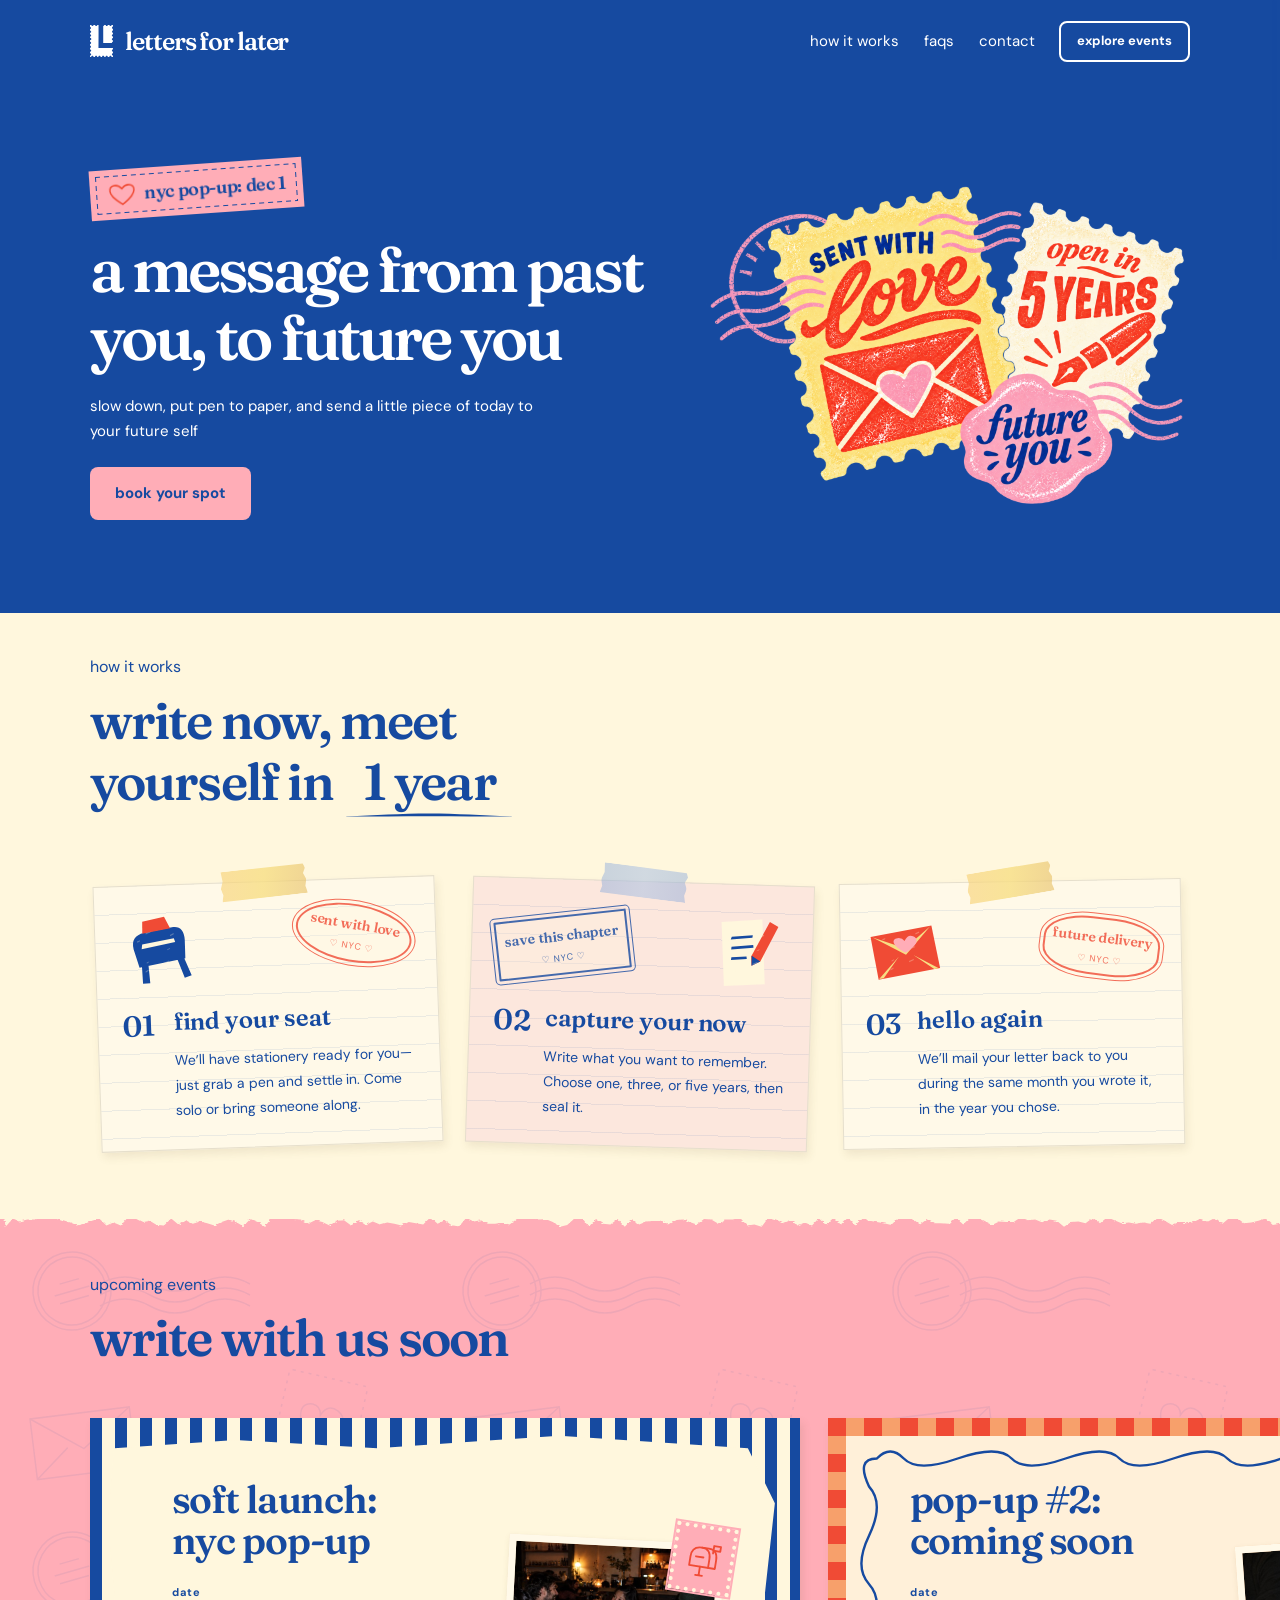
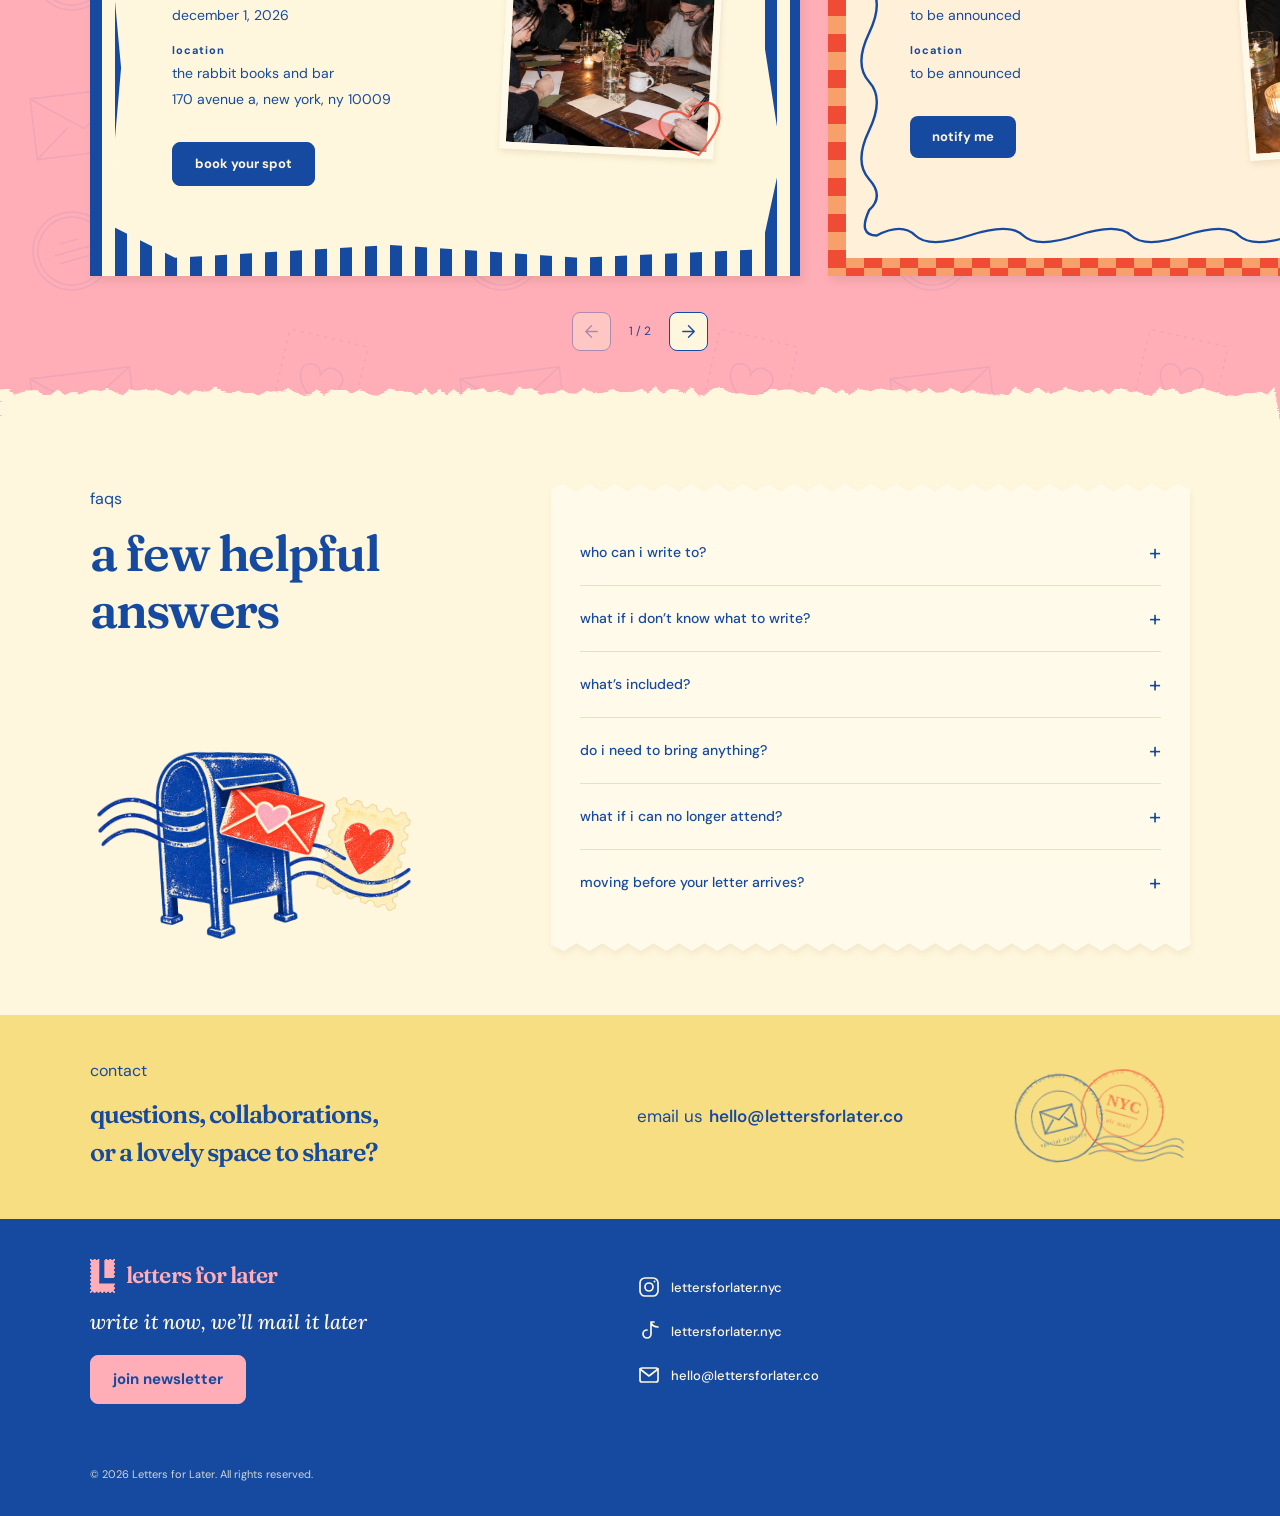
==== commit b9df1224: "Add first FAQ about writing to your future self or someone else" ====
--- a/index.html
+++ b/index.html
@@ -1,2 +1,2 @@
 <!doctype html>
-<html lang="en"><head><meta charset="utf-8"><meta name="viewport" content="width=device-width,initial-scale=1"><title>letters for later</title><link rel="icon" href="favicon.ico" sizes="32x32"><link rel="icon" type="image/png" sizes="16x16" href="assets/favicon-16.png"><link rel="icon" type="image/png" sizes="32x32" href="assets/favicon-32.png"><link rel="apple-touch-icon" sizes="180x180" href="assets/favicon-180.png"><meta name="theme-color" content="#164aa0"><meta name="description" content="A letter-writing experience coming to NYC in December 2026. Write to your future self, seal it, and we’ll mail it back in one, three, or five years."><link rel="stylesheet" href="page-base.css"><link rel="stylesheet" href="bounded-layout.css"><link rel="stylesheet" href="navigation.css"><link rel="stylesheet" href="brand-mark.css"><link rel="stylesheet" href="stamp-refinements.css"><link rel="stylesheet" href="carousel-notify.css"><link rel="stylesheet" href="footer-heading-fixes.css"><link rel="stylesheet" href="type-spacing.css"><meta property="og:type" content="website"><meta property="og:title" content="letters for later"><meta property="og:site_name" content="letters for later"><meta property="og:description" content="A message from past you, to future you. NYC letter-writing pop-ups, coming December 2026."><meta property="og:url" content="https://lettersforlater.co/"><meta property="og:image" content="https://www.lettersforlater.co/assets/share-event-people-v2.gif"><meta property="og:image:secure_url" content="https://www.lettersforlater.co/assets/share-event-people-v2.gif"><meta property="og:image:width" content="1200"><meta property="og:image:height" content="800"><meta property="og:image:type" content="image/gif"><meta property="og:image:alt" content="White Letters for Later branding over five photos of people writing and sealing letters"><meta property="og:image" content="https://www.lettersforlater.co/assets/share-event-people-poster-v2.jpg"><meta property="og:image:secure_url" content="https://www.lettersforlater.co/assets/share-event-people-poster-v2.jpg"><meta property="og:image:type" content="image/jpeg"><meta property="og:image:width" content="1200"><meta property="og:image:height" content="800"><meta property="og:image:alt" content="Letters for Later branding over guests writing letters together at a café"><meta name="twitter:card" content="summary_large_image"><meta name="twitter:title" content="letters for later"><meta name="twitter:image" content="https://www.lettersforlater.co/assets/share-event-people-v2.gif"><meta name="twitter:image:alt" content="White Letters for Later branding over five photos of people writing and sealing letters"><link rel="stylesheet" href="faq-share-fixes.css"><link rel="stylesheet" href="menu-focus-fixes.css"><link rel="stylesheet" href="reunion-heading.css?v=45"><link rel="stylesheet" href="postcard-photos.css"><link rel="stylesheet" href="carousel-icons.css"><meta name="twitter:image:type" content="image/gif"><link rel="image_src" href="https://www.lettersforlater.co/assets/share-event-people-poster-v2.jpg"><meta itemprop="image" content="https://www.lettersforlater.co/assets/share-event-people-poster-v2.jpg"><link rel="stylesheet" href="kit-signup.css?v=80"><link rel="stylesheet" href="color-refresh.css?v=79"><link rel="stylesheet" href="event-launch.css"></head><body class="club"><header><button class="menu-toggle" id="menu-toggle" type="button" aria-label="open navigation menu" aria-controls="mobile-menu" aria-expanded="false"><svg viewBox="0 0 24 24" aria-hidden="true"><path d="M3 6h18M3 12h14M3 18h10"></path></svg></button><a class="logo" href="#home" aria-label="Letters for Later home"><img class="brand-mark" src="assets/letters-for-later-logo-white.svg" alt="" width="355" height="477"><span>letters for later</span></a><nav aria-label="Main navigation" class="desktop-nav"><a href="#how">how it works</a><a href="#faq">faqs</a><a href="#contact">contact</a></nav><a class="nav-cta header-cta" href="https://luma.com/lettersforlater" target="_blank" rel="noopener noreferrer">explore events</a></header><main><svg width="0" height="0" aria-hidden="true" style="position:absolute"><defs><filter id="printed-ink" x="-5%" y="-5%" width="110%" height="110%"><feTurbulence type="fractalNoise" baseFrequency=".65" numOctaves="2" seed="7" result="noise"></feTurbulence><feColorMatrix in="noise" type="matrix" values="0 0 0 0 0 0 0 0 0 0 0 0 0 0 0 0 0 0 9 -3.7" result="grain"></feColorMatrix><feComposite in="SourceGraphic" in2="grain" operator="in"></feComposite></filter></defs></svg><section class="hero" id="home"><div class="hero-copy"><div class="pop-up-stamp"><svg class="stamp-heart" viewBox="0 0 100 100" aria-hidden="true"><path d="M50 84C40 76 11 59 10 38C9 18 34 12 50 32C66 12 91 18 90 38C89 59 60 76 50 84Z" fill="none" stroke="currentColor" stroke-width="5" stroke-linejoin="round"></path></svg><span class="stamp-title">nyc pop-up: dec 1</span></div><h1>a message from past you, to <em>future you</em></h1><p class="intro">slow down, put pen to paper, and send a little piece of today to your future self</p><a href="https://luma.com/event/evt-K9ymfLbhheOeHWO" class="button hero-booking luma-checkout--button" data-luma-action="checkout" data-luma-event-id="evt-K9ymfLbhheOeHWO">book your spot</a></div><div class="postage-art"><img src="assets/postage-love-variant-06.png" alt="Illustrated postage stamps reading Sent with love, Open in 5 years, and Future you" width="1536" height="1024"></div></section><section class="section steps" id="how"><div class="steps-top"><div><div class="eyebrow">how it works</div><h2 class="reunion-heading"><span class="reunion-accessible">write now, meet yourself in one, three, or five years</span><span aria-hidden="true">write now, <br class="reunion-mobile-break">meet<br class="reunion-desktop-break"> yourself <span class="reunion-end">in <span class="year-emphasis"><span class="year-roller"><span class="year-roller-track"><span>1 year</span><span>3 years</span><span>5 years</span><span>1 year</span></span></span><svg class="year-underline" viewBox="0 0 240 16" preserveAspectRatio="none" aria-hidden="true" focusable="false"><path d="M1 11C42 9.8 79 6.25 120 6.25C161 6.25 198 9.8 239 11C240 11 240 11.3 239 11.3C198 11.2 161 10.75 120 10.75C79 10.75 42 11.2 1 11.3C0 11.3 0 11 1 11Z"></path></svg></span><span class="reunion-reduced">1, 3, or 5 years</span></span></span></h2></div></div><div class="step-grid"><article class="step paper-step paper-step-1"><span class="paper-tape" aria-hidden="true"></span><div class="step-art"><svg viewBox="0 0 120 120" aria-hidden="true"><path fill="#164AA0" d="M22 52Q20 32 42 30L87 29Q103 30 101 51L97 79 26 81ZM30 79 40 80 38 107 27 106ZM85 79 95 77 102 106 91 108Z"></path><path fill="#F04B35" d="m42 13 34-2 6 19-43 1z"></path><path fill="#fff7dd" d="m36 47 49-1 1 6-52 2z"></path><g fill="#fff7dd" opacity=".28"><path d="m29 41 5-1-1 2-4 1zm35 39 8-2-1 2-7 2zm-26-5 4-1v1l-4 2zm42-35 6-2v2l-6 2zm-46 48 5-2v2l-5 2z"></path><path d="m44 31 9-1-2 1-7 2zm28 30 5-2-1 2-4 1z"></path></g></svg></div><div class="step-copy"><b class="step-number">01</b><h3>find your seat</h3><p>We’ll have stationery ready for you—just grab a pen and settle in. Come solo or bring someone along.</p></div><div class="postal-mark postal-mark-1" aria-hidden="true"><strong>sent with love</strong><span>♡  nyc  ♡</span></div></article><article class="step paper-step paper-step-2"><span class="paper-tape" aria-hidden="true"></span><div class="step-top"><div class="postal-mark postal-mark-2" aria-hidden="true"><strong>save this chapter</strong><span>♡  nyc  ♡</span></div><div class="step-art"><svg viewBox="0 0 120 120" aria-hidden="true"><path fill="#fff7dd" d="m24 12 62 3-7 98-62-4z"></path><path fill="#164AA0" d="m37 36 32 1-1 4-33-1zm-2 15 33 1v4l-34-1zm-2 16 23 1v4l-24-1z"></path><path fill="#F04B35" d="m62 83 14-5 33-49-12-9-34 49-1 14z"></path><path fill="#164AA0" d="m62 83 2-15 12 10z"></path><g fill="#fff7dd" opacity=".28"><path d="m29 41 5-1-1 2-4 1zm35 39 8-2-1 2-7 2zm-26-5 4-1v1l-4 2zm42-35 6-2v2l-6 2zm-46 48 5-2v2l-5 2z"></path><path d="m44 31 9-1-2 1-7 2zm28 30 5-2-1 2-4 1z"></path></g></svg></div></div><div class="step-copy"><b class="step-number">02</b><h3>capture your now</h3><p>Write what you want to remember. Choose one, three, or five years, then seal it.</p></div></article><article class="step paper-step paper-step-3"><span class="paper-tape" aria-hidden="true"></span><div class="step-art"><svg viewBox="0 0 120 120" aria-hidden="true"><path fill="#F04B35" d="m12 35 94-3 3 66-95 3z"></path><path fill="#F7DE83" d="m15 36 46 34 43-37-43 27zm0 64 35-29-28 29zm92-2L72 72l28 26z"></path><path fill="#FFADB7" d="M61 67C41 52 43 43 52 43Q59 43 62 49Q69 39 76 44C89 52 71 63 61 67"></path><g fill="#fff7dd" opacity=".28"><path d="m29 41 5-1-1 2-4 1zm35 39 8-2-1 2-7 2zm-26-5 4-1v1l-4 2zm42-35 6-2v2l-6 2zm-46 48 5-2v2l-5 2z"></path><path d="m44 31 9-1-2 1-7 2zm28 30 5-2-1 2-4 1z"></path></g></svg></div><div class="step-copy"><b class="step-number">03</b><h3>hello again</h3><p>We’ll mail your letter back to you during the same month you wrote it, in the year you chose.</p></div><div class="postal-mark postal-mark-3" aria-hidden="true"><strong>future delivery</strong><span>♡  nyc  ♡</span></div></article></div></section><section class="section" id="events"><div class="events-heading"><div><div class="eyebrow">upcoming events</div><h2>write with us soon</h2></div></div><div class="postcard-carousel" role="region" aria-label="upcoming events"><div class="postcard-track" id="postcards"><article class="event-postcard postcard-nyc" aria-label="soft launch: nyc pop-up"><div class="postcard-inner"><div class="postcard-art"><div class="postcard-image"><img src="assets/postcard-writing-table.jpg" alt="Guests writing letters together around a café table" width="900" height="600" loading="lazy" decoding="async"></div><span class="postcard-stamp" aria-hidden="true"><svg viewBox="0 0 60 60" aria-hidden="true"><path d="M12 29c0-10 6-15 15-15h10c9 0 13 5 13 15v13H12Z"></path><path d="M27 14c8 0 13 5 13 15v13M20 28h11M28 42v13M23 55h10M44 20V9h10v7H44"></path></svg></span><svg class="postcard-heart" viewBox="0 0 100 100" aria-hidden="true"><path d="M50 84C40 76 11 59 10 38C9 18 34 12 50 32C66 12 91 18 90 38C89 59 60 76 50 84Z" fill="none" stroke="currentColor" stroke-width="3"></path></svg></div><h3>soft launch:<br><em>nyc pop-up</em></h3><div class="postcard-details"><dl><div><dt><strong>date</strong></dt><dd class="event-date-value">december 1, 2026</dd></div><div><dt><strong>location</strong></dt><dd>the rabbit books and bar<br><span class="venue-address">170 avenue a, new york, ny 10009</span></dd></div></dl><a href="https://luma.com/event/evt-K9ymfLbhheOeHWO" class="button postcard-booking luma-checkout--button" data-luma-action="checkout" data-luma-event-id="evt-K9ymfLbhheOeHWO">book your spot</a></div></div></article><article class="event-postcard postcard-soon" aria-label="event 2 of 2: pop-up #2: coming soon"><div class="postcard-inner"><div class="postcard-art"><div class="postcard-image"><img src="assets/postcard-handwriting.jpg" alt="Close-up of a guest writing a letter by candlelight" width="900" height="600" loading="lazy" decoding="async"></div><div class="soon-postage" aria-hidden="true"><svg viewBox="0 0 100 100"><circle cx="50" cy="50" r="43" fill="#F04B35"></circle><circle cx="50" cy="50" r="36" fill="none" stroke="#fff7dd" stroke-width="1.5"></circle><path d="M63 25a27 27 0 1 0 12 43 23 23 0 0 1-12-43Z" fill="#fff7dd"></path><path d="m74 28 2 6 6 2-6 2-2 6-2-6-6-2 6-2Z" fill="#F7DE83"></path></svg></div><svg class="soon-envelope-stamp" viewBox="0 0 120 90" aria-hidden="true"><path d="M6 13 109 7 115 75 10 82Z" fill="#fff7dd" stroke="#164AA0" stroke-width="2" stroke-dasharray="4 3"></path><path d="m23 29 70-4 3 43-71 4Z" fill="#164AA0"></path><path d="m24 29 35 23 34-27M25 71l24-23m47 20L70 48" fill="none" stroke="#fff7dd" stroke-width="2"></path><path d="M61 56c-15-9-15-20-7-20q6 0 8 6 3-8 9-6c10 5-2 14-10 20Z" fill="#FFADB7"></path></svg></div><h3>pop-up #2:<br><em>coming soon</em></h3><div class="postcard-details"><dl><div><dt><strong>date</strong></dt><dd>to be announced</dd></div><div><dt><strong>location</strong></dt><dd>to be announced</dd></div></dl><a class="button signup-link" href="#signup">notify me</a></div></div></article></div><div class="carousel-controls" hidden><button type="button" id="postcard-prev" aria-label="previous event" aria-controls="postcards"><svg viewBox="0 0 24 24" aria-hidden="true"><path d="M12 6 6 12l6 6M6 12h12"></path></svg></button><span id="postcard-position" aria-live="polite">1 / 2</span><button type="button" id="postcard-next" aria-label="next event" aria-controls="postcards"><svg viewBox="0 0 24 24" aria-hidden="true"><path d="m12 6 6 6-6 6M6 12h12"></path></svg></button></div></div></section><section class="section faq" id="faq"><div><div class="eyebrow">faqs</div><h2>a few helpful answers</h2><img class="faq-postal-art" src="assets/faq-postal.png" width="1536" height="1024" loading="lazy" alt="A vintage blue mailbox with a heart-sealed envelope, a heart postage stamp and wavy postal lines"></div><div class="faq-paper"><details><summary>what if i don’t know what to write?</summary><p>Start with the ordinary things: your favorite song, the people you spend time with, what you’re looking forward to. You don’t need to be a writer, and your letter doesn’t need to be profound.</p></details><details><summary>what’s included?</summary><p>Your ticket includes space to write, one drink of your choice, stationery, a pen, an envelope, postage, and a Polaroid photo to keep or tuck into your letter.</p></details><details><summary>do i need to bring anything?</summary><p>Just yourself. We’ll provide the stationery and a pen to write with.</p></details><details><summary>what if i can no longer attend?</summary><p>Tickets are non-refundable and non-exchangeable, but you’re welcome to transfer yours to someone else.</p></details><details><summary>moving before your letter arrives?</summary><p>We’ll contact you 4 weeks before your letter is mailed and you’ll have a chance to update your mailing address.</p></details></div></section><section class="section contact" id="contact"><div><div class="eyebrow">contact</div><h2>questions, collaborations,<br>or a lovely space to share?</h2></div><div class="contact-action"><a class="contact-email" href="mailto:hello@lettersforlater.co"><span class="email-prefix">email us </span><span class="email-address">hello@lettersforlater.co</span></a><svg class="contact-postmarks" viewBox="0 0 240 150" preserveAspectRatio="xMidYMid meet" aria-hidden="true"><defs><path id="contact-ring-a" d="M25 78a51 51 0 1 1 102 0a51 51 0 1 1-102 0"></path><path id="contact-ring-b" d="M108 66a47 47 0 1 1 94 0a47 47 0 1 1-94 0"></path><filter id="contact-postmark-wear" x="-3%" y="-3%" width="106%" height="106%"><feTurbulence type="fractalNoise" baseFrequency=".06 .3" numOctaves="3" seed="19" result="grain"></feTurbulence><feColorMatrix in="grain" type="matrix" values="0 0 0 0 0 0 0 0 0 0 0 0 0 0 0 0 0 0 .5 .5" result="wear"></feColorMatrix><feComposite in="SourceGraphic" in2="wear" operator="in"></feComposite></filter></defs><g filter="url(#contact-postmark-wear)"><g transform="rotate(-16 76 78)" fill="#164AA0" opacity=".84"><circle cx="76" cy="78" r="54" fill="none" stroke="currentColor" stroke-width="1.8"></circle><circle cx="76" cy="78" r="34" fill="none" stroke="currentColor" stroke-width="1"></circle><text font-family="Georgia,serif" font-size="8" letter-spacing="1.5"><textPath href="#contact-ring-a" startOffset="9%">letters for later · new york city ·</textPath></text><path d="M55 65h41v28H55Z" fill="none" stroke="#164AA0" stroke-width="1.8"></path><path d="m55 65 21 15 20-15m-41 28 14-15m27 15L83 78" fill="none" stroke="#164AA0" stroke-width="1.8"></path><text x="76" y="108" text-anchor="middle" font-family="Georgia,serif" font-size="7" letter-spacing="1">special delivery</text></g><g transform="rotate(14 155 66)" fill="#F04B35" stroke="#F04B35" opacity=".86"><circle cx="155" cy="66" r="51" fill="none" stroke-width="1.8"></circle><circle cx="155" cy="66" r="32" fill="none" stroke-width="1"></circle><text stroke="none" font-family="Georgia,serif" font-size="8" letter-spacing="1.3"><textPath href="#contact-ring-b" startOffset="8%">from you · to future you ·</textPath></text><text x="155" y="64" text-anchor="middle" stroke="none" font-family="Georgia,serif" font-size="20" font-weight="bold">NYC</text><path d="M134 71h42" stroke-width="1"></path><text x="155" y="85" text-anchor="middle" stroke="none" font-family="Georgia,serif" font-size="8" letter-spacing="1">air mail</text></g><g fill="none" stroke="#164AA0" stroke-width="1.6" opacity=".6"><path d="M123 104q21-11 42 0t42 0t26 0M119 113q21-11 42 0t42 0t30 0M115 122q21-11 42 0t42 0t34 0"></path></g></g></svg></div></section></main><div class="signup-storage" hidden><div id="signup" class="hero-signup"><script async data-uid="47d6fa554a" src="https://letters-for-later.kit.com/47d6fa554a/index.js"></script><noscript><a href="https://letters-for-later.kit.com/47d6fa554a">sign up for updates</a></noscript></div></div><footer><div class="footer-brand"><img class="brand-mark" src="assets/letters-for-later-logo-pink.svg" alt="" width="355" height="477"><span>letters for later</span></div><div class="footer-info"><p class="footer-tagline">write it now, we’ll mail it later</p><a class="button footer-newsletter" href="#signup" data-signup-label="sign up">join newsletter</a></div><div class="footer-socials"><a class="social-link" href="https://www.instagram.com/lettersforlater.nyc/" target="_blank" rel="noopener noreferrer" aria-label="Instagram: lettersforlater.nyc"><svg viewBox="0 0 24 24" aria-hidden="true"><rect x="3" y="3" width="18" height="18" rx="5"></rect><circle cx="12" cy="12" r="4"></circle><circle class="dot" cx="17.5" cy="6.5" r="1"></circle></svg><span>lettersforlater.nyc</span></a><a class="social-link" href="https://www.tiktok.com/@lettersforlater.nyc" target="_blank" rel="noopener noreferrer" aria-label="TikTok: lettersforlater.nyc"><svg viewBox="0 0 24 24" aria-hidden="true"><path d="M14 3v12a4 4 0 1 1-4-4M14 3c1 4 3 5 7 5M14 3h3"></path></svg><span>lettersforlater.nyc</span></a><a class="social-link footer-email" href="mailto:hello@lettersforlater.co"><svg viewBox="0 0 24 24" aria-hidden="true"><rect x="3" y="5" width="18" height="14" rx="2"></rect><path d="m3 6 9 7 9-7"></path></svg><span>hello@lettersforlater.co</span></a></div><p class="footer-copyright">© 2026 Letters for Later. All rights reserved.</p></footer><script src="postcards.js?v=55" defer></script><dialog class="mobile-menu" id="mobile-menu" aria-labelledby="menu-label"><div class="mobile-menu-header"><span class="mobile-menu-logo" id="menu-label" tabindex="-1"><img class="brand-mark" src="assets/letters-for-later-logo-blue.svg" alt="" width="355" height="477"><span>letters for later</span></span><button class="menu-close" type="button" aria-label="close navigation menu"><svg viewBox="0 0 24 24" aria-hidden="true"><path d="m5 5 14 14M19 5 5 19"></path></svg></button></div><nav class="mobile-menu-links" aria-label="mobile navigation"><a href="#how">how it works</a><a href="#faq">faqs</a><a href="#contact">contact</a></nav></dialog><script src="navigation.js" defer></script><script src="kit-signup.js?v=dec1-preview" defer></script><script src="booking-dialog.js" defer></script><script src="page-scrollbars.js" defer></script></body></html>+<html lang="en"><head><meta charset="utf-8"><meta name="viewport" content="width=device-width,initial-scale=1"><title>letters for later</title><link rel="icon" href="favicon.ico" sizes="32x32"><link rel="icon" type="image/png" sizes="16x16" href="assets/favicon-16.png"><link rel="icon" type="image/png" sizes="32x32" href="assets/favicon-32.png"><link rel="apple-touch-icon" sizes="180x180" href="assets/favicon-180.png"><meta name="theme-color" content="#164aa0"><meta name="description" content="A letter-writing experience coming to NYC in December 2026. Write to your future self, seal it, and we’ll mail it back in one, three, or five years."><link rel="stylesheet" href="page-base.css"><link rel="stylesheet" href="bounded-layout.css"><link rel="stylesheet" href="navigation.css"><link rel="stylesheet" href="brand-mark.css"><link rel="stylesheet" href="stamp-refinements.css"><link rel="stylesheet" href="carousel-notify.css"><link rel="stylesheet" href="footer-heading-fixes.css"><link rel="stylesheet" href="type-spacing.css"><meta property="og:type" content="website"><meta property="og:title" content="letters for later"><meta property="og:site_name" content="letters for later"><meta property="og:description" content="A message from past you, to future you. NYC letter-writing pop-ups, coming December 2026."><meta property="og:url" content="https://lettersforlater.co/"><meta property="og:image" content="https://www.lettersforlater.co/assets/share-event-people-v2.gif"><meta property="og:image:secure_url" content="https://www.lettersforlater.co/assets/share-event-people-v2.gif"><meta property="og:image:width" content="1200"><meta property="og:image:height" content="800"><meta property="og:image:type" content="image/gif"><meta property="og:image:alt" content="White Letters for Later branding over five photos of people writing and sealing letters"><meta property="og:image" content="https://www.lettersforlater.co/assets/share-event-people-poster-v2.jpg"><meta property="og:image:secure_url" content="https://www.lettersforlater.co/assets/share-event-people-poster-v2.jpg"><meta property="og:image:type" content="image/jpeg"><meta property="og:image:width" content="1200"><meta property="og:image:height" content="800"><meta property="og:image:alt" content="Letters for Later branding over guests writing letters together at a café"><meta name="twitter:card" content="summary_large_image"><meta name="twitter:title" content="letters for later"><meta name="twitter:image" content="https://www.lettersforlater.co/assets/share-event-people-v2.gif"><meta name="twitter:image:alt" content="White Letters for Later branding over five photos of people writing and sealing letters"><link rel="stylesheet" href="faq-share-fixes.css"><link rel="stylesheet" href="menu-focus-fixes.css"><link rel="stylesheet" href="reunion-heading.css?v=45"><link rel="stylesheet" href="postcard-photos.css"><link rel="stylesheet" href="carousel-icons.css"><meta name="twitter:image:type" content="image/gif"><link rel="image_src" href="https://www.lettersforlater.co/assets/share-event-people-poster-v2.jpg"><meta itemprop="image" content="https://www.lettersforlater.co/assets/share-event-people-poster-v2.jpg"><link rel="stylesheet" href="kit-signup.css?v=80"><link rel="stylesheet" href="color-refresh.css?v=79"><link rel="stylesheet" href="event-launch.css"></head><body class="club"><header><button class="menu-toggle" id="menu-toggle" type="button" aria-label="open navigation menu" aria-controls="mobile-menu" aria-expanded="false"><svg viewBox="0 0 24 24" aria-hidden="true"><path d="M3 6h18M3 12h14M3 18h10"></path></svg></button><a class="logo" href="#home" aria-label="Letters for Later home"><img class="brand-mark" src="assets/letters-for-later-logo-white.svg" alt="" width="355" height="477"><span>letters for later</span></a><nav aria-label="Main navigation" class="desktop-nav"><a href="#how">how it works</a><a href="#faq">faqs</a><a href="#contact">contact</a></nav><a class="nav-cta header-cta" href="https://luma.com/lettersforlater" target="_blank" rel="noopener noreferrer">explore events</a></header><main><svg width="0" height="0" aria-hidden="true" style="position:absolute"><defs><filter id="printed-ink" x="-5%" y="-5%" width="110%" height="110%"><feTurbulence type="fractalNoise" baseFrequency=".65" numOctaves="2" seed="7" result="noise"></feTurbulence><feColorMatrix in="noise" type="matrix" values="0 0 0 0 0 0 0 0 0 0 0 0 0 0 0 0 0 0 9 -3.7" result="grain"></feColorMatrix><feComposite in="SourceGraphic" in2="grain" operator="in"></feComposite></filter></defs></svg><section class="hero" id="home"><div class="hero-copy"><div class="pop-up-stamp"><svg class="stamp-heart" viewBox="0 0 100 100" aria-hidden="true"><path d="M50 84C40 76 11 59 10 38C9 18 34 12 50 32C66 12 91 18 90 38C89 59 60 76 50 84Z" fill="none" stroke="currentColor" stroke-width="5" stroke-linejoin="round"></path></svg><span class="stamp-title">nyc pop-up: dec 1</span></div><h1>a message from past you, to <em>future you</em></h1><p class="intro">slow down, put pen to paper, and send a little piece of today to your future self</p><a href="https://luma.com/event/evt-K9ymfLbhheOeHWO" class="button hero-booking luma-checkout--button" data-luma-action="checkout" data-luma-event-id="evt-K9ymfLbhheOeHWO">book your spot</a></div><div class="postage-art"><img src="assets/postage-love-variant-06.png" alt="Illustrated postage stamps reading Sent with love, Open in 5 years, and Future you" width="1536" height="1024"></div></section><section class="section steps" id="how"><div class="steps-top"><div><div class="eyebrow">how it works</div><h2 class="reunion-heading"><span class="reunion-accessible">write now, meet yourself in one, three, or five years</span><span aria-hidden="true">write now, <br class="reunion-mobile-break">meet<br class="reunion-desktop-break"> yourself <span class="reunion-end">in <span class="year-emphasis"><span class="year-roller"><span class="year-roller-track"><span>1 year</span><span>3 years</span><span>5 years</span><span>1 year</span></span></span><svg class="year-underline" viewBox="0 0 240 16" preserveAspectRatio="none" aria-hidden="true" focusable="false"><path d="M1 11C42 9.8 79 6.25 120 6.25C161 6.25 198 9.8 239 11C240 11 240 11.3 239 11.3C198 11.2 161 10.75 120 10.75C79 10.75 42 11.2 1 11.3C0 11.3 0 11 1 11Z"></path></svg></span><span class="reunion-reduced">1, 3, or 5 years</span></span></span></h2></div></div><div class="step-grid"><article class="step paper-step paper-step-1"><span class="paper-tape" aria-hidden="true"></span><div class="step-art"><svg viewBox="0 0 120 120" aria-hidden="true"><path fill="#164AA0" d="M22 52Q20 32 42 30L87 29Q103 30 101 51L97 79 26 81ZM30 79 40 80 38 107 27 106ZM85 79 95 77 102 106 91 108Z"></path><path fill="#F04B35" d="m42 13 34-2 6 19-43 1z"></path><path fill="#fff7dd" d="m36 47 49-1 1 6-52 2z"></path><g fill="#fff7dd" opacity=".28"><path d="m29 41 5-1-1 2-4 1zm35 39 8-2-1 2-7 2zm-26-5 4-1v1l-4 2zm42-35 6-2v2l-6 2zm-46 48 5-2v2l-5 2z"></path><path d="m44 31 9-1-2 1-7 2zm28 30 5-2-1 2-4 1z"></path></g></svg></div><div class="step-copy"><b class="step-number">01</b><h3>find your seat</h3><p>We’ll have stationery ready for you—just grab a pen and settle in. Come solo or bring someone along.</p></div><div class="postal-mark postal-mark-1" aria-hidden="true"><strong>sent with love</strong><span>♡  nyc  ♡</span></div></article><article class="step paper-step paper-step-2"><span class="paper-tape" aria-hidden="true"></span><div class="step-top"><div class="postal-mark postal-mark-2" aria-hidden="true"><strong>save this chapter</strong><span>♡  nyc  ♡</span></div><div class="step-art"><svg viewBox="0 0 120 120" aria-hidden="true"><path fill="#fff7dd" d="m24 12 62 3-7 98-62-4z"></path><path fill="#164AA0" d="m37 36 32 1-1 4-33-1zm-2 15 33 1v4l-34-1zm-2 16 23 1v4l-24-1z"></path><path fill="#F04B35" d="m62 83 14-5 33-49-12-9-34 49-1 14z"></path><path fill="#164AA0" d="m62 83 2-15 12 10z"></path><g fill="#fff7dd" opacity=".28"><path d="m29 41 5-1-1 2-4 1zm35 39 8-2-1 2-7 2zm-26-5 4-1v1l-4 2zm42-35 6-2v2l-6 2zm-46 48 5-2v2l-5 2z"></path><path d="m44 31 9-1-2 1-7 2zm28 30 5-2-1 2-4 1z"></path></g></svg></div></div><div class="step-copy"><b class="step-number">02</b><h3>capture your now</h3><p>Write what you want to remember. Choose one, three, or five years, then seal it.</p></div></article><article class="step paper-step paper-step-3"><span class="paper-tape" aria-hidden="true"></span><div class="step-art"><svg viewBox="0 0 120 120" aria-hidden="true"><path fill="#F04B35" d="m12 35 94-3 3 66-95 3z"></path><path fill="#F7DE83" d="m15 36 46 34 43-37-43 27zm0 64 35-29-28 29zm92-2L72 72l28 26z"></path><path fill="#FFADB7" d="M61 67C41 52 43 43 52 43Q59 43 62 49Q69 39 76 44C89 52 71 63 61 67"></path><g fill="#fff7dd" opacity=".28"><path d="m29 41 5-1-1 2-4 1zm35 39 8-2-1 2-7 2zm-26-5 4-1v1l-4 2zm42-35 6-2v2l-6 2zm-46 48 5-2v2l-5 2z"></path><path d="m44 31 9-1-2 1-7 2zm28 30 5-2-1 2-4 1z"></path></g></svg></div><div class="step-copy"><b class="step-number">03</b><h3>hello again</h3><p>We’ll mail your letter back to you during the same month you wrote it, in the year you chose.</p></div><div class="postal-mark postal-mark-3" aria-hidden="true"><strong>future delivery</strong><span>♡  nyc  ♡</span></div></article></div></section><section class="section" id="events"><div class="events-heading"><div><div class="eyebrow">upcoming events</div><h2>write with us soon</h2></div></div><div class="postcard-carousel" role="region" aria-label="upcoming events"><div class="postcard-track" id="postcards"><article class="event-postcard postcard-nyc" aria-label="soft launch: nyc pop-up"><div class="postcard-inner"><div class="postcard-art"><div class="postcard-image"><img src="assets/postcard-writing-table.jpg" alt="Guests writing letters together around a café table" width="900" height="600" loading="lazy" decoding="async"></div><span class="postcard-stamp" aria-hidden="true"><svg viewBox="0 0 60 60" aria-hidden="true"><path d="M12 29c0-10 6-15 15-15h10c9 0 13 5 13 15v13H12Z"></path><path d="M27 14c8 0 13 5 13 15v13M20 28h11M28 42v13M23 55h10M44 20V9h10v7H44"></path></svg></span><svg class="postcard-heart" viewBox="0 0 100 100" aria-hidden="true"><path d="M50 84C40 76 11 59 10 38C9 18 34 12 50 32C66 12 91 18 90 38C89 59 60 76 50 84Z" fill="none" stroke="currentColor" stroke-width="3"></path></svg></div><h3>soft launch:<br><em>nyc pop-up</em></h3><div class="postcard-details"><dl><div><dt><strong>date</strong></dt><dd class="event-date-value">december 1, 2026</dd></div><div><dt><strong>location</strong></dt><dd>the rabbit books and bar<br><span class="venue-address">170 avenue a, new york, ny 10009</span></dd></div></dl><a href="https://luma.com/event/evt-K9ymfLbhheOeHWO" class="button postcard-booking luma-checkout--button" data-luma-action="checkout" data-luma-event-id="evt-K9ymfLbhheOeHWO">book your spot</a></div></div></article><article class="event-postcard postcard-soon" aria-label="event 2 of 2: pop-up #2: coming soon"><div class="postcard-inner"><div class="postcard-art"><div class="postcard-image"><img src="assets/postcard-handwriting.jpg" alt="Close-up of a guest writing a letter by candlelight" width="900" height="600" loading="lazy" decoding="async"></div><div class="soon-postage" aria-hidden="true"><svg viewBox="0 0 100 100"><circle cx="50" cy="50" r="43" fill="#F04B35"></circle><circle cx="50" cy="50" r="36" fill="none" stroke="#fff7dd" stroke-width="1.5"></circle><path d="M63 25a27 27 0 1 0 12 43 23 23 0 0 1-12-43Z" fill="#fff7dd"></path><path d="m74 28 2 6 6 2-6 2-2 6-2-6-6-2 6-2Z" fill="#F7DE83"></path></svg></div><svg class="soon-envelope-stamp" viewBox="0 0 120 90" aria-hidden="true"><path d="M6 13 109 7 115 75 10 82Z" fill="#fff7dd" stroke="#164AA0" stroke-width="2" stroke-dasharray="4 3"></path><path d="m23 29 70-4 3 43-71 4Z" fill="#164AA0"></path><path d="m24 29 35 23 34-27M25 71l24-23m47 20L70 48" fill="none" stroke="#fff7dd" stroke-width="2"></path><path d="M61 56c-15-9-15-20-7-20q6 0 8 6 3-8 9-6c10 5-2 14-10 20Z" fill="#FFADB7"></path></svg></div><h3>pop-up #2:<br><em>coming soon</em></h3><div class="postcard-details"><dl><div><dt><strong>date</strong></dt><dd>to be announced</dd></div><div><dt><strong>location</strong></dt><dd>to be announced</dd></div></dl><a class="button signup-link" href="#signup">notify me</a></div></div></article></div><div class="carousel-controls" hidden><button type="button" id="postcard-prev" aria-label="previous event" aria-controls="postcards"><svg viewBox="0 0 24 24" aria-hidden="true"><path d="M12 6 6 12l6 6M6 12h12"></path></svg></button><span id="postcard-position" aria-live="polite">1 / 2</span><button type="button" id="postcard-next" aria-label="next event" aria-controls="postcards"><svg viewBox="0 0 24 24" aria-hidden="true"><path d="m12 6 6 6-6 6M6 12h12"></path></svg></button></div></div></section><section class="section faq" id="faq"><div><div class="eyebrow">faqs</div><h2>a few helpful answers</h2><img class="faq-postal-art" src="assets/faq-postal.png" width="1536" height="1024" loading="lazy" alt="A vintage blue mailbox with a heart-sealed envelope, a heart postage stamp and wavy postal lines"></div><div class="faq-paper"><details><summary>who can i write to?</summary><p>Your future self or someone else, it’s up to you. Address the envelope to yourself or your recipient, and choose one, three, or five years from now. We’ll mail it to the address you provide during the same month you wrote it, in your chosen year.</p></details><details><summary>what if i don’t know what to write?</summary><p>Start with the ordinary things: your favorite song, the people you spend time with, what you’re looking forward to. You don’t need to be a writer, and your letter doesn’t need to be profound.</p></details><details><summary>what’s included?</summary><p>Your ticket includes space to write, one drink of your choice, stationery, a pen, an envelope, postage, and a Polaroid photo to keep or tuck into your letter.</p></details><details><summary>do i need to bring anything?</summary><p>Just yourself. We’ll provide the stationery and a pen to write with.</p></details><details><summary>what if i can no longer attend?</summary><p>Tickets are non-refundable and non-exchangeable, but you’re welcome to transfer yours to someone else.</p></details><details><summary>moving before your letter arrives?</summary><p>We’ll contact you 4 weeks before your letter is mailed and you’ll have a chance to update your mailing address.</p></details></div></section><section class="section contact" id="contact"><div><div class="eyebrow">contact</div><h2>questions, collaborations,<br>or a lovely space to share?</h2></div><div class="contact-action"><a class="contact-email" href="mailto:hello@lettersforlater.co"><span class="email-prefix">email us </span><span class="email-address">hello@lettersforlater.co</span></a><svg class="contact-postmarks" viewBox="0 0 240 150" preserveAspectRatio="xMidYMid meet" aria-hidden="true"><defs><path id="contact-ring-a" d="M25 78a51 51 0 1 1 102 0a51 51 0 1 1-102 0"></path><path id="contact-ring-b" d="M108 66a47 47 0 1 1 94 0a47 47 0 1 1-94 0"></path><filter id="contact-postmark-wear" x="-3%" y="-3%" width="106%" height="106%"><feTurbulence type="fractalNoise" baseFrequency=".06 .3" numOctaves="3" seed="19" result="grain"></feTurbulence><feColorMatrix in="grain" type="matrix" values="0 0 0 0 0 0 0 0 0 0 0 0 0 0 0 0 0 0 .5 .5" result="wear"></feColorMatrix><feComposite in="SourceGraphic" in2="wear" operator="in"></feComposite></filter></defs><g filter="url(#contact-postmark-wear)"><g transform="rotate(-16 76 78)" fill="#164AA0" opacity=".84"><circle cx="76" cy="78" r="54" fill="none" stroke="currentColor" stroke-width="1.8"></circle><circle cx="76" cy="78" r="34" fill="none" stroke="currentColor" stroke-width="1"></circle><text font-family="Georgia,serif" font-size="8" letter-spacing="1.5"><textPath href="#contact-ring-a" startOffset="9%">letters for later · new york city ·</textPath></text><path d="M55 65h41v28H55Z" fill="none" stroke="#164AA0" stroke-width="1.8"></path><path d="m55 65 21 15 20-15m-41 28 14-15m27 15L83 78" fill="none" stroke="#164AA0" stroke-width="1.8"></path><text x="76" y="108" text-anchor="middle" font-family="Georgia,serif" font-size="7" letter-spacing="1">special delivery</text></g><g transform="rotate(14 155 66)" fill="#F04B35" stroke="#F04B35" opacity=".86"><circle cx="155" cy="66" r="51" fill="none" stroke-width="1.8"></circle><circle cx="155" cy="66" r="32" fill="none" stroke-width="1"></circle><text stroke="none" font-family="Georgia,serif" font-size="8" letter-spacing="1.3"><textPath href="#contact-ring-b" startOffset="8%">from you · to future you ·</textPath></text><text x="155" y="64" text-anchor="middle" stroke="none" font-family="Georgia,serif" font-size="20" font-weight="bold">NYC</text><path d="M134 71h42" stroke-width="1"></path><text x="155" y="85" text-anchor="middle" stroke="none" font-family="Georgia,serif" font-size="8" letter-spacing="1">air mail</text></g><g fill="none" stroke="#164AA0" stroke-width="1.6" opacity=".6"><path d="M123 104q21-11 42 0t42 0t26 0M119 113q21-11 42 0t42 0t30 0M115 122q21-11 42 0t42 0t34 0"></path></g></g></svg></div></section></main><div class="signup-storage" hidden><div id="signup" class="hero-signup"><script async data-uid="47d6fa554a" src="https://letters-for-later.kit.com/47d6fa554a/index.js"></script><noscript><a href="https://letters-for-later.kit.com/47d6fa554a">sign up for updates</a></noscript></div></div><footer><div class="footer-brand"><img class="brand-mark" src="assets/letters-for-later-logo-pink.svg" alt="" width="355" height="477"><span>letters for later</span></div><div class="footer-info"><p class="footer-tagline">write it now, we’ll mail it later</p><a class="button footer-newsletter" href="#signup" data-signup-label="sign up">join newsletter</a></div><div class="footer-socials"><a class="social-link" href="https://www.instagram.com/lettersforlater.nyc/" target="_blank" rel="noopener noreferrer" aria-label="Instagram: lettersforlater.nyc"><svg viewBox="0 0 24 24" aria-hidden="true"><rect x="3" y="3" width="18" height="18" rx="5"></rect><circle cx="12" cy="12" r="4"></circle><circle class="dot" cx="17.5" cy="6.5" r="1"></circle></svg><span>lettersforlater.nyc</span></a><a class="social-link" href="https://www.tiktok.com/@lettersforlater.nyc" target="_blank" rel="noopener noreferrer" aria-label="TikTok: lettersforlater.nyc"><svg viewBox="0 0 24 24" aria-hidden="true"><path d="M14 3v12a4 4 0 1 1-4-4M14 3c1 4 3 5 7 5M14 3h3"></path></svg><span>lettersforlater.nyc</span></a><a class="social-link footer-email" href="mailto:hello@lettersforlater.co"><svg viewBox="0 0 24 24" aria-hidden="true"><rect x="3" y="5" width="18" height="14" rx="2"></rect><path d="m3 6 9 7 9-7"></path></svg><span>hello@lettersforlater.co</span></a></div><p class="footer-copyright">© 2026 Letters for Later. All rights reserved.</p></footer><script src="postcards.js?v=55" defer></script><dialog class="mobile-menu" id="mobile-menu" aria-labelledby="menu-label"><div class="mobile-menu-header"><span class="mobile-menu-logo" id="menu-label" tabindex="-1"><img class="brand-mark" src="assets/letters-for-later-logo-blue.svg" alt="" width="355" height="477"><span>letters for later</span></span><button class="menu-close" type="button" aria-label="close navigation menu"><svg viewBox="0 0 24 24" aria-hidden="true"><path d="m5 5 14 14M19 5 5 19"></path></svg></button></div><nav class="mobile-menu-links" aria-label="mobile navigation"><a href="#how">how it works</a><a href="#faq">faqs</a><a href="#contact">contact</a></nav></dialog><script src="navigation.js" defer></script><script src="kit-signup.js?v=dec1-preview" defer></script><script src="booking-dialog.js" defer></script><script src="page-scrollbars.js" defer></script></body></html>
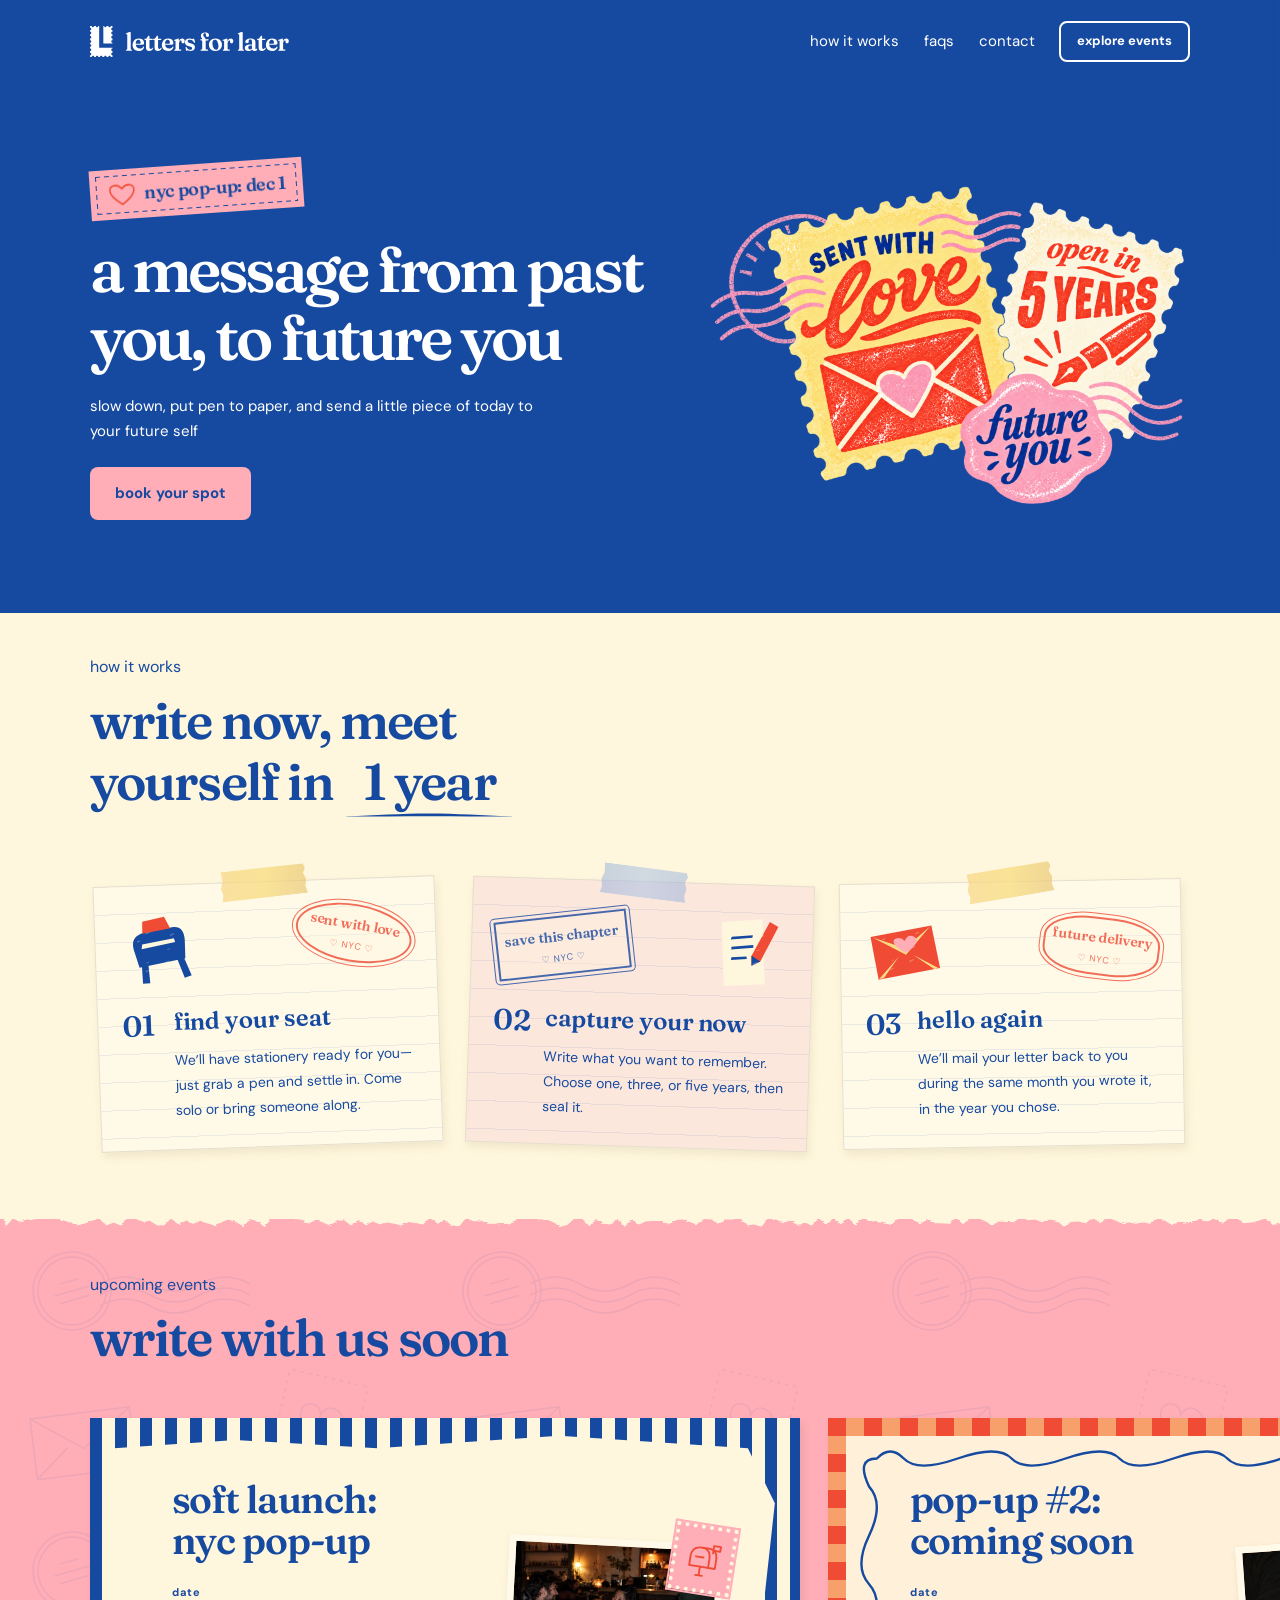
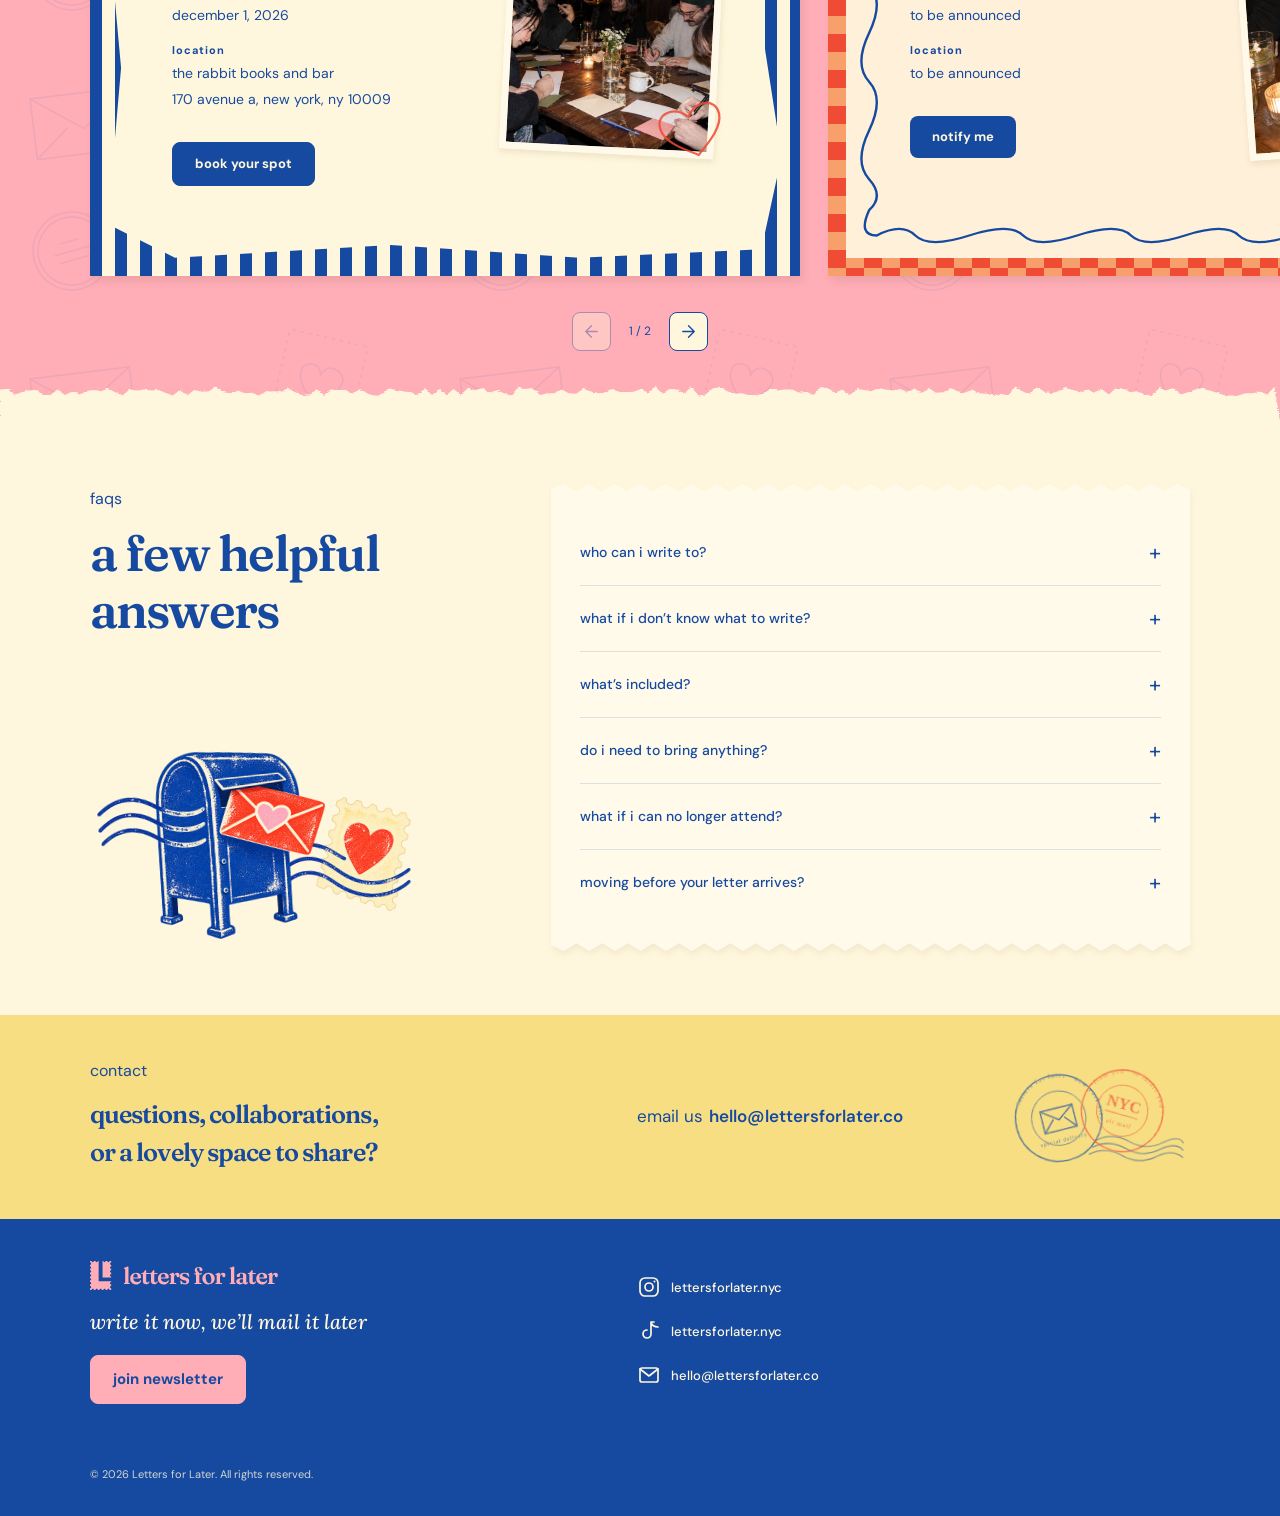
==== commit 088c453e: "Use updated horizontal Letters for Later logos" ====
--- a/index.html
+++ b/index.html
@@ -1,2 +1,2 @@
 <!doctype html>
-<html lang="en"><head><meta charset="utf-8"><meta name="viewport" content="width=device-width,initial-scale=1"><title>letters for later</title><link rel="icon" href="favicon.ico" sizes="32x32"><link rel="icon" type="image/png" sizes="16x16" href="assets/favicon-16.png"><link rel="icon" type="image/png" sizes="32x32" href="assets/favicon-32.png"><link rel="apple-touch-icon" sizes="180x180" href="assets/favicon-180.png"><meta name="theme-color" content="#164aa0"><meta name="description" content="A letter-writing experience coming to NYC in December 2026. Write to your future self, seal it, and we’ll mail it back in one, three, or five years."><link rel="stylesheet" href="page-base.css"><link rel="stylesheet" href="bounded-layout.css"><link rel="stylesheet" href="navigation.css"><link rel="stylesheet" href="brand-mark.css"><link rel="stylesheet" href="stamp-refinements.css"><link rel="stylesheet" href="carousel-notify.css"><link rel="stylesheet" href="footer-heading-fixes.css"><link rel="stylesheet" href="type-spacing.css"><meta property="og:type" content="website"><meta property="og:title" content="letters for later"><meta property="og:site_name" content="letters for later"><meta property="og:description" content="A message from past you, to future you. NYC letter-writing pop-ups, coming December 2026."><meta property="og:url" content="https://lettersforlater.co/"><meta property="og:image" content="https://www.lettersforlater.co/assets/share-event-people-v2.gif"><meta property="og:image:secure_url" content="https://www.lettersforlater.co/assets/share-event-people-v2.gif"><meta property="og:image:width" content="1200"><meta property="og:image:height" content="800"><meta property="og:image:type" content="image/gif"><meta property="og:image:alt" content="White Letters for Later branding over five photos of people writing and sealing letters"><meta property="og:image" content="https://www.lettersforlater.co/assets/share-event-people-poster-v2.jpg"><meta property="og:image:secure_url" content="https://www.lettersforlater.co/assets/share-event-people-poster-v2.jpg"><meta property="og:image:type" content="image/jpeg"><meta property="og:image:width" content="1200"><meta property="og:image:height" content="800"><meta property="og:image:alt" content="Letters for Later branding over guests writing letters together at a café"><meta name="twitter:card" content="summary_large_image"><meta name="twitter:title" content="letters for later"><meta name="twitter:image" content="https://www.lettersforlater.co/assets/share-event-people-v2.gif"><meta name="twitter:image:alt" content="White Letters for Later branding over five photos of people writing and sealing letters"><link rel="stylesheet" href="faq-share-fixes.css"><link rel="stylesheet" href="menu-focus-fixes.css"><link rel="stylesheet" href="reunion-heading.css?v=45"><link rel="stylesheet" href="postcard-photos.css"><link rel="stylesheet" href="carousel-icons.css"><meta name="twitter:image:type" content="image/gif"><link rel="image_src" href="https://www.lettersforlater.co/assets/share-event-people-poster-v2.jpg"><meta itemprop="image" content="https://www.lettersforlater.co/assets/share-event-people-poster-v2.jpg"><link rel="stylesheet" href="kit-signup.css?v=80"><link rel="stylesheet" href="color-refresh.css?v=79"><link rel="stylesheet" href="event-launch.css"></head><body class="club"><header><button class="menu-toggle" id="menu-toggle" type="button" aria-label="open navigation menu" aria-controls="mobile-menu" aria-expanded="false"><svg viewBox="0 0 24 24" aria-hidden="true"><path d="M3 6h18M3 12h14M3 18h10"></path></svg></button><a class="logo" href="#home" aria-label="Letters for Later home"><img class="brand-mark" src="assets/letters-for-later-logo-white.svg" alt="" width="355" height="477"><span>letters for later</span></a><nav aria-label="Main navigation" class="desktop-nav"><a href="#how">how it works</a><a href="#faq">faqs</a><a href="#contact">contact</a></nav><a class="nav-cta header-cta" href="https://luma.com/lettersforlater" target="_blank" rel="noopener noreferrer">explore events</a></header><main><svg width="0" height="0" aria-hidden="true" style="position:absolute"><defs><filter id="printed-ink" x="-5%" y="-5%" width="110%" height="110%"><feTurbulence type="fractalNoise" baseFrequency=".65" numOctaves="2" seed="7" result="noise"></feTurbulence><feColorMatrix in="noise" type="matrix" values="0 0 0 0 0 0 0 0 0 0 0 0 0 0 0 0 0 0 9 -3.7" result="grain"></feColorMatrix><feComposite in="SourceGraphic" in2="grain" operator="in"></feComposite></filter></defs></svg><section class="hero" id="home"><div class="hero-copy"><div class="pop-up-stamp"><svg class="stamp-heart" viewBox="0 0 100 100" aria-hidden="true"><path d="M50 84C40 76 11 59 10 38C9 18 34 12 50 32C66 12 91 18 90 38C89 59 60 76 50 84Z" fill="none" stroke="currentColor" stroke-width="5" stroke-linejoin="round"></path></svg><span class="stamp-title">nyc pop-up: dec 1</span></div><h1>a message from past you, to <em>future you</em></h1><p class="intro">slow down, put pen to paper, and send a little piece of today to your future self</p><a href="https://luma.com/event/evt-K9ymfLbhheOeHWO" class="button hero-booking luma-checkout--button" data-luma-action="checkout" data-luma-event-id="evt-K9ymfLbhheOeHWO">book your spot</a></div><div class="postage-art"><img src="assets/postage-love-variant-06.png" alt="Illustrated postage stamps reading Sent with love, Open in 5 years, and Future you" width="1536" height="1024"></div></section><section class="section steps" id="how"><div class="steps-top"><div><div class="eyebrow">how it works</div><h2 class="reunion-heading"><span class="reunion-accessible">write now, meet yourself in one, three, or five years</span><span aria-hidden="true">write now, <br class="reunion-mobile-break">meet<br class="reunion-desktop-break"> yourself <span class="reunion-end">in <span class="year-emphasis"><span class="year-roller"><span class="year-roller-track"><span>1 year</span><span>3 years</span><span>5 years</span><span>1 year</span></span></span><svg class="year-underline" viewBox="0 0 240 16" preserveAspectRatio="none" aria-hidden="true" focusable="false"><path d="M1 11C42 9.8 79 6.25 120 6.25C161 6.25 198 9.8 239 11C240 11 240 11.3 239 11.3C198 11.2 161 10.75 120 10.75C79 10.75 42 11.2 1 11.3C0 11.3 0 11 1 11Z"></path></svg></span><span class="reunion-reduced">1, 3, or 5 years</span></span></span></h2></div></div><div class="step-grid"><article class="step paper-step paper-step-1"><span class="paper-tape" aria-hidden="true"></span><div class="step-art"><svg viewBox="0 0 120 120" aria-hidden="true"><path fill="#164AA0" d="M22 52Q20 32 42 30L87 29Q103 30 101 51L97 79 26 81ZM30 79 40 80 38 107 27 106ZM85 79 95 77 102 106 91 108Z"></path><path fill="#F04B35" d="m42 13 34-2 6 19-43 1z"></path><path fill="#fff7dd" d="m36 47 49-1 1 6-52 2z"></path><g fill="#fff7dd" opacity=".28"><path d="m29 41 5-1-1 2-4 1zm35 39 8-2-1 2-7 2zm-26-5 4-1v1l-4 2zm42-35 6-2v2l-6 2zm-46 48 5-2v2l-5 2z"></path><path d="m44 31 9-1-2 1-7 2zm28 30 5-2-1 2-4 1z"></path></g></svg></div><div class="step-copy"><b class="step-number">01</b><h3>find your seat</h3><p>We’ll have stationery ready for you—just grab a pen and settle in. Come solo or bring someone along.</p></div><div class="postal-mark postal-mark-1" aria-hidden="true"><strong>sent with love</strong><span>♡  nyc  ♡</span></div></article><article class="step paper-step paper-step-2"><span class="paper-tape" aria-hidden="true"></span><div class="step-top"><div class="postal-mark postal-mark-2" aria-hidden="true"><strong>save this chapter</strong><span>♡  nyc  ♡</span></div><div class="step-art"><svg viewBox="0 0 120 120" aria-hidden="true"><path fill="#fff7dd" d="m24 12 62 3-7 98-62-4z"></path><path fill="#164AA0" d="m37 36 32 1-1 4-33-1zm-2 15 33 1v4l-34-1zm-2 16 23 1v4l-24-1z"></path><path fill="#F04B35" d="m62 83 14-5 33-49-12-9-34 49-1 14z"></path><path fill="#164AA0" d="m62 83 2-15 12 10z"></path><g fill="#fff7dd" opacity=".28"><path d="m29 41 5-1-1 2-4 1zm35 39 8-2-1 2-7 2zm-26-5 4-1v1l-4 2zm42-35 6-2v2l-6 2zm-46 48 5-2v2l-5 2z"></path><path d="m44 31 9-1-2 1-7 2zm28 30 5-2-1 2-4 1z"></path></g></svg></div></div><div class="step-copy"><b class="step-number">02</b><h3>capture your now</h3><p>Write what you want to remember. Choose one, three, or five years, then seal it.</p></div></article><article class="step paper-step paper-step-3"><span class="paper-tape" aria-hidden="true"></span><div class="step-art"><svg viewBox="0 0 120 120" aria-hidden="true"><path fill="#F04B35" d="m12 35 94-3 3 66-95 3z"></path><path fill="#F7DE83" d="m15 36 46 34 43-37-43 27zm0 64 35-29-28 29zm92-2L72 72l28 26z"></path><path fill="#FFADB7" d="M61 67C41 52 43 43 52 43Q59 43 62 49Q69 39 76 44C89 52 71 63 61 67"></path><g fill="#fff7dd" opacity=".28"><path d="m29 41 5-1-1 2-4 1zm35 39 8-2-1 2-7 2zm-26-5 4-1v1l-4 2zm42-35 6-2v2l-6 2zm-46 48 5-2v2l-5 2z"></path><path d="m44 31 9-1-2 1-7 2zm28 30 5-2-1 2-4 1z"></path></g></svg></div><div class="step-copy"><b class="step-number">03</b><h3>hello again</h3><p>We’ll mail your letter back to you during the same month you wrote it, in the year you chose.</p></div><div class="postal-mark postal-mark-3" aria-hidden="true"><strong>future delivery</strong><span>♡  nyc  ♡</span></div></article></div></section><section class="section" id="events"><div class="events-heading"><div><div class="eyebrow">upcoming events</div><h2>write with us soon</h2></div></div><div class="postcard-carousel" role="region" aria-label="upcoming events"><div class="postcard-track" id="postcards"><article class="event-postcard postcard-nyc" aria-label="soft launch: nyc pop-up"><div class="postcard-inner"><div class="postcard-art"><div class="postcard-image"><img src="assets/postcard-writing-table.jpg" alt="Guests writing letters together around a café table" width="900" height="600" loading="lazy" decoding="async"></div><span class="postcard-stamp" aria-hidden="true"><svg viewBox="0 0 60 60" aria-hidden="true"><path d="M12 29c0-10 6-15 15-15h10c9 0 13 5 13 15v13H12Z"></path><path d="M27 14c8 0 13 5 13 15v13M20 28h11M28 42v13M23 55h10M44 20V9h10v7H44"></path></svg></span><svg class="postcard-heart" viewBox="0 0 100 100" aria-hidden="true"><path d="M50 84C40 76 11 59 10 38C9 18 34 12 50 32C66 12 91 18 90 38C89 59 60 76 50 84Z" fill="none" stroke="currentColor" stroke-width="3"></path></svg></div><h3>soft launch:<br><em>nyc pop-up</em></h3><div class="postcard-details"><dl><div><dt><strong>date</strong></dt><dd class="event-date-value">december 1, 2026</dd></div><div><dt><strong>location</strong></dt><dd>the rabbit books and bar<br><span class="venue-address">170 avenue a, new york, ny 10009</span></dd></div></dl><a href="https://luma.com/event/evt-K9ymfLbhheOeHWO" class="button postcard-booking luma-checkout--button" data-luma-action="checkout" data-luma-event-id="evt-K9ymfLbhheOeHWO">book your spot</a></div></div></article><article class="event-postcard postcard-soon" aria-label="event 2 of 2: pop-up #2: coming soon"><div class="postcard-inner"><div class="postcard-art"><div class="postcard-image"><img src="assets/postcard-handwriting.jpg" alt="Close-up of a guest writing a letter by candlelight" width="900" height="600" loading="lazy" decoding="async"></div><div class="soon-postage" aria-hidden="true"><svg viewBox="0 0 100 100"><circle cx="50" cy="50" r="43" fill="#F04B35"></circle><circle cx="50" cy="50" r="36" fill="none" stroke="#fff7dd" stroke-width="1.5"></circle><path d="M63 25a27 27 0 1 0 12 43 23 23 0 0 1-12-43Z" fill="#fff7dd"></path><path d="m74 28 2 6 6 2-6 2-2 6-2-6-6-2 6-2Z" fill="#F7DE83"></path></svg></div><svg class="soon-envelope-stamp" viewBox="0 0 120 90" aria-hidden="true"><path d="M6 13 109 7 115 75 10 82Z" fill="#fff7dd" stroke="#164AA0" stroke-width="2" stroke-dasharray="4 3"></path><path d="m23 29 70-4 3 43-71 4Z" fill="#164AA0"></path><path d="m24 29 35 23 34-27M25 71l24-23m47 20L70 48" fill="none" stroke="#fff7dd" stroke-width="2"></path><path d="M61 56c-15-9-15-20-7-20q6 0 8 6 3-8 9-6c10 5-2 14-10 20Z" fill="#FFADB7"></path></svg></div><h3>pop-up #2:<br><em>coming soon</em></h3><div class="postcard-details"><dl><div><dt><strong>date</strong></dt><dd>to be announced</dd></div><div><dt><strong>location</strong></dt><dd>to be announced</dd></div></dl><a class="button signup-link" href="#signup">notify me</a></div></div></article></div><div class="carousel-controls" hidden><button type="button" id="postcard-prev" aria-label="previous event" aria-controls="postcards"><svg viewBox="0 0 24 24" aria-hidden="true"><path d="M12 6 6 12l6 6M6 12h12"></path></svg></button><span id="postcard-position" aria-live="polite">1 / 2</span><button type="button" id="postcard-next" aria-label="next event" aria-controls="postcards"><svg viewBox="0 0 24 24" aria-hidden="true"><path d="m12 6 6 6-6 6M6 12h12"></path></svg></button></div></div></section><section class="section faq" id="faq"><div><div class="eyebrow">faqs</div><h2>a few helpful answers</h2><img class="faq-postal-art" src="assets/faq-postal.png" width="1536" height="1024" loading="lazy" alt="A vintage blue mailbox with a heart-sealed envelope, a heart postage stamp and wavy postal lines"></div><div class="faq-paper"><details><summary>who can i write to?</summary><p>Your future self or someone else, it’s up to you. Address the envelope to yourself or your recipient, and choose one, three, or five years from now. We’ll mail it to the address you provide during the same month you wrote it, in your chosen year.</p></details><details><summary>what if i don’t know what to write?</summary><p>Start with the ordinary things: your favorite song, the people you spend time with, what you’re looking forward to. You don’t need to be a writer, and your letter doesn’t need to be profound.</p></details><details><summary>what’s included?</summary><p>Your ticket includes space to write, one drink of your choice, stationery, a pen, an envelope, postage, and a Polaroid photo to keep or tuck into your letter.</p></details><details><summary>do i need to bring anything?</summary><p>Just yourself. We’ll provide the stationery and a pen to write with.</p></details><details><summary>what if i can no longer attend?</summary><p>Tickets are non-refundable and non-exchangeable, but you’re welcome to transfer yours to someone else.</p></details><details><summary>moving before your letter arrives?</summary><p>We’ll contact you 4 weeks before your letter is mailed and you’ll have a chance to update your mailing address.</p></details></div></section><section class="section contact" id="contact"><div><div class="eyebrow">contact</div><h2>questions, collaborations,<br>or a lovely space to share?</h2></div><div class="contact-action"><a class="contact-email" href="mailto:hello@lettersforlater.co"><span class="email-prefix">email us </span><span class="email-address">hello@lettersforlater.co</span></a><svg class="contact-postmarks" viewBox="0 0 240 150" preserveAspectRatio="xMidYMid meet" aria-hidden="true"><defs><path id="contact-ring-a" d="M25 78a51 51 0 1 1 102 0a51 51 0 1 1-102 0"></path><path id="contact-ring-b" d="M108 66a47 47 0 1 1 94 0a47 47 0 1 1-94 0"></path><filter id="contact-postmark-wear" x="-3%" y="-3%" width="106%" height="106%"><feTurbulence type="fractalNoise" baseFrequency=".06 .3" numOctaves="3" seed="19" result="grain"></feTurbulence><feColorMatrix in="grain" type="matrix" values="0 0 0 0 0 0 0 0 0 0 0 0 0 0 0 0 0 0 .5 .5" result="wear"></feColorMatrix><feComposite in="SourceGraphic" in2="wear" operator="in"></feComposite></filter></defs><g filter="url(#contact-postmark-wear)"><g transform="rotate(-16 76 78)" fill="#164AA0" opacity=".84"><circle cx="76" cy="78" r="54" fill="none" stroke="currentColor" stroke-width="1.8"></circle><circle cx="76" cy="78" r="34" fill="none" stroke="currentColor" stroke-width="1"></circle><text font-family="Georgia,serif" font-size="8" letter-spacing="1.5"><textPath href="#contact-ring-a" startOffset="9%">letters for later · new york city ·</textPath></text><path d="M55 65h41v28H55Z" fill="none" stroke="#164AA0" stroke-width="1.8"></path><path d="m55 65 21 15 20-15m-41 28 14-15m27 15L83 78" fill="none" stroke="#164AA0" stroke-width="1.8"></path><text x="76" y="108" text-anchor="middle" font-family="Georgia,serif" font-size="7" letter-spacing="1">special delivery</text></g><g transform="rotate(14 155 66)" fill="#F04B35" stroke="#F04B35" opacity=".86"><circle cx="155" cy="66" r="51" fill="none" stroke-width="1.8"></circle><circle cx="155" cy="66" r="32" fill="none" stroke-width="1"></circle><text stroke="none" font-family="Georgia,serif" font-size="8" letter-spacing="1.3"><textPath href="#contact-ring-b" startOffset="8%">from you · to future you ·</textPath></text><text x="155" y="64" text-anchor="middle" stroke="none" font-family="Georgia,serif" font-size="20" font-weight="bold">NYC</text><path d="M134 71h42" stroke-width="1"></path><text x="155" y="85" text-anchor="middle" stroke="none" font-family="Georgia,serif" font-size="8" letter-spacing="1">air mail</text></g><g fill="none" stroke="#164AA0" stroke-width="1.6" opacity=".6"><path d="M123 104q21-11 42 0t42 0t26 0M119 113q21-11 42 0t42 0t30 0M115 122q21-11 42 0t42 0t34 0"></path></g></g></svg></div></section></main><div class="signup-storage" hidden><div id="signup" class="hero-signup"><script async data-uid="47d6fa554a" src="https://letters-for-later.kit.com/47d6fa554a/index.js"></script><noscript><a href="https://letters-for-later.kit.com/47d6fa554a">sign up for updates</a></noscript></div></div><footer><div class="footer-brand"><img class="brand-mark" src="assets/letters-for-later-logo-pink.svg" alt="" width="355" height="477"><span>letters for later</span></div><div class="footer-info"><p class="footer-tagline">write it now, we’ll mail it later</p><a class="button footer-newsletter" href="#signup" data-signup-label="sign up">join newsletter</a></div><div class="footer-socials"><a class="social-link" href="https://www.instagram.com/lettersforlater.nyc/" target="_blank" rel="noopener noreferrer" aria-label="Instagram: lettersforlater.nyc"><svg viewBox="0 0 24 24" aria-hidden="true"><rect x="3" y="3" width="18" height="18" rx="5"></rect><circle cx="12" cy="12" r="4"></circle><circle class="dot" cx="17.5" cy="6.5" r="1"></circle></svg><span>lettersforlater.nyc</span></a><a class="social-link" href="https://www.tiktok.com/@lettersforlater.nyc" target="_blank" rel="noopener noreferrer" aria-label="TikTok: lettersforlater.nyc"><svg viewBox="0 0 24 24" aria-hidden="true"><path d="M14 3v12a4 4 0 1 1-4-4M14 3c1 4 3 5 7 5M14 3h3"></path></svg><span>lettersforlater.nyc</span></a><a class="social-link footer-email" href="mailto:hello@lettersforlater.co"><svg viewBox="0 0 24 24" aria-hidden="true"><rect x="3" y="5" width="18" height="14" rx="2"></rect><path d="m3 6 9 7 9-7"></path></svg><span>hello@lettersforlater.co</span></a></div><p class="footer-copyright">© 2026 Letters for Later. All rights reserved.</p></footer><script src="postcards.js?v=55" defer></script><dialog class="mobile-menu" id="mobile-menu" aria-labelledby="menu-label"><div class="mobile-menu-header"><span class="mobile-menu-logo" id="menu-label" tabindex="-1"><img class="brand-mark" src="assets/letters-for-later-logo-blue.svg" alt="" width="355" height="477"><span>letters for later</span></span><button class="menu-close" type="button" aria-label="close navigation menu"><svg viewBox="0 0 24 24" aria-hidden="true"><path d="m5 5 14 14M19 5 5 19"></path></svg></button></div><nav class="mobile-menu-links" aria-label="mobile navigation"><a href="#how">how it works</a><a href="#faq">faqs</a><a href="#contact">contact</a></nav></dialog><script src="navigation.js" defer></script><script src="kit-signup.js?v=dec1-preview" defer></script><script src="booking-dialog.js" defer></script><script src="page-scrollbars.js" defer></script></body></html>+<html lang="en"><head><meta charset="utf-8"><meta name="viewport" content="width=device-width,initial-scale=1"><title>letters for later</title><link rel="icon" href="favicon.ico" sizes="32x32"><link rel="icon" type="image/png" sizes="16x16" href="assets/favicon-16.png"><link rel="icon" type="image/png" sizes="32x32" href="assets/favicon-32.png"><link rel="apple-touch-icon" sizes="180x180" href="assets/favicon-180.png"><meta name="theme-color" content="#164aa0"><meta name="description" content="A letter-writing experience coming to NYC in December 2026. Write to your future self, seal it, and we’ll mail it back in one, three, or five years."><link rel="stylesheet" href="page-base.css"><link rel="stylesheet" href="bounded-layout.css"><link rel="stylesheet" href="navigation.css"><link rel="stylesheet" href="brand-mark.css?v=horizontal-logo"><link rel="stylesheet" href="stamp-refinements.css"><link rel="stylesheet" href="carousel-notify.css"><link rel="stylesheet" href="footer-heading-fixes.css"><link rel="stylesheet" href="type-spacing.css"><meta property="og:type" content="website"><meta property="og:title" content="letters for later"><meta property="og:site_name" content="letters for later"><meta property="og:description" content="A message from past you, to future you. NYC letter-writing pop-ups, coming December 2026."><meta property="og:url" content="https://lettersforlater.co/"><meta property="og:image" content="https://www.lettersforlater.co/assets/share-event-people-v2.gif"><meta property="og:image:secure_url" content="https://www.lettersforlater.co/assets/share-event-people-v2.gif"><meta property="og:image:width" content="1200"><meta property="og:image:height" content="800"><meta property="og:image:type" content="image/gif"><meta property="og:image:alt" content="White Letters for Later branding over five photos of people writing and sealing letters"><meta property="og:image" content="https://www.lettersforlater.co/assets/share-event-people-poster-v2.jpg"><meta property="og:image:secure_url" content="https://www.lettersforlater.co/assets/share-event-people-poster-v2.jpg"><meta property="og:image:type" content="image/jpeg"><meta property="og:image:width" content="1200"><meta property="og:image:height" content="800"><meta property="og:image:alt" content="Letters for Later branding over guests writing letters together at a café"><meta name="twitter:card" content="summary_large_image"><meta name="twitter:title" content="letters for later"><meta name="twitter:image" content="https://www.lettersforlater.co/assets/share-event-people-v2.gif"><meta name="twitter:image:alt" content="White Letters for Later branding over five photos of people writing and sealing letters"><link rel="stylesheet" href="faq-share-fixes.css"><link rel="stylesheet" href="menu-focus-fixes.css"><link rel="stylesheet" href="reunion-heading.css?v=45"><link rel="stylesheet" href="postcard-photos.css"><link rel="stylesheet" href="carousel-icons.css"><meta name="twitter:image:type" content="image/gif"><link rel="image_src" href="https://www.lettersforlater.co/assets/share-event-people-poster-v2.jpg"><meta itemprop="image" content="https://www.lettersforlater.co/assets/share-event-people-poster-v2.jpg"><link rel="stylesheet" href="kit-signup.css?v=80"><link rel="stylesheet" href="color-refresh.css?v=79"><link rel="stylesheet" href="event-launch.css"></head><body class="club"><header><button class="menu-toggle" id="menu-toggle" type="button" aria-label="open navigation menu" aria-controls="mobile-menu" aria-expanded="false"><svg viewBox="0 0 24 24" aria-hidden="true"><path d="M3 6h18M3 12h14M3 18h10"></path></svg></button><a class="logo" href="#home" aria-label="Letters for Later home"><img class="brand-lockup" src="assets/logo-horizontal-white.svg" width="479" height="74" alt=""></a><nav aria-label="Main navigation" class="desktop-nav"><a href="#how">how it works</a><a href="#faq">faqs</a><a href="#contact">contact</a></nav><a class="nav-cta header-cta" href="https://luma.com/lettersforlater" target="_blank" rel="noopener noreferrer">explore events</a></header><main><svg width="0" height="0" aria-hidden="true" style="position:absolute"><defs><filter id="printed-ink" x="-5%" y="-5%" width="110%" height="110%"><feTurbulence type="fractalNoise" baseFrequency=".65" numOctaves="2" seed="7" result="noise"></feTurbulence><feColorMatrix in="noise" type="matrix" values="0 0 0 0 0 0 0 0 0 0 0 0 0 0 0 0 0 0 9 -3.7" result="grain"></feColorMatrix><feComposite in="SourceGraphic" in2="grain" operator="in"></feComposite></filter></defs></svg><section class="hero" id="home"><div class="hero-copy"><div class="pop-up-stamp"><svg class="stamp-heart" viewBox="0 0 100 100" aria-hidden="true"><path d="M50 84C40 76 11 59 10 38C9 18 34 12 50 32C66 12 91 18 90 38C89 59 60 76 50 84Z" fill="none" stroke="currentColor" stroke-width="5" stroke-linejoin="round"></path></svg><span class="stamp-title">nyc pop-up: dec 1</span></div><h1>a message from past you, to <em>future you</em></h1><p class="intro">slow down, put pen to paper, and send a little piece of today to your future self</p><a href="https://luma.com/event/evt-K9ymfLbhheOeHWO" class="button hero-booking luma-checkout--button" data-luma-action="checkout" data-luma-event-id="evt-K9ymfLbhheOeHWO">book your spot</a></div><div class="postage-art"><img src="assets/postage-love-variant-06.png" alt="Illustrated postage stamps reading Sent with love, Open in 5 years, and Future you" width="1536" height="1024"></div></section><section class="section steps" id="how"><div class="steps-top"><div><div class="eyebrow">how it works</div><h2 class="reunion-heading"><span class="reunion-accessible">write now, meet yourself in one, three, or five years</span><span aria-hidden="true">write now, <br class="reunion-mobile-break">meet<br class="reunion-desktop-break"> yourself <span class="reunion-end">in <span class="year-emphasis"><span class="year-roller"><span class="year-roller-track"><span>1 year</span><span>3 years</span><span>5 years</span><span>1 year</span></span></span><svg class="year-underline" viewBox="0 0 240 16" preserveAspectRatio="none" aria-hidden="true" focusable="false"><path d="M1 11C42 9.8 79 6.25 120 6.25C161 6.25 198 9.8 239 11C240 11 240 11.3 239 11.3C198 11.2 161 10.75 120 10.75C79 10.75 42 11.2 1 11.3C0 11.3 0 11 1 11Z"></path></svg></span><span class="reunion-reduced">1, 3, or 5 years</span></span></span></h2></div></div><div class="step-grid"><article class="step paper-step paper-step-1"><span class="paper-tape" aria-hidden="true"></span><div class="step-art"><svg viewBox="0 0 120 120" aria-hidden="true"><path fill="#164AA0" d="M22 52Q20 32 42 30L87 29Q103 30 101 51L97 79 26 81ZM30 79 40 80 38 107 27 106ZM85 79 95 77 102 106 91 108Z"></path><path fill="#F04B35" d="m42 13 34-2 6 19-43 1z"></path><path fill="#fff7dd" d="m36 47 49-1 1 6-52 2z"></path><g fill="#fff7dd" opacity=".28"><path d="m29 41 5-1-1 2-4 1zm35 39 8-2-1 2-7 2zm-26-5 4-1v1l-4 2zm42-35 6-2v2l-6 2zm-46 48 5-2v2l-5 2z"></path><path d="m44 31 9-1-2 1-7 2zm28 30 5-2-1 2-4 1z"></path></g></svg></div><div class="step-copy"><b class="step-number">01</b><h3>find your seat</h3><p>We’ll have stationery ready for you—just grab a pen and settle in. Come solo or bring someone along.</p></div><div class="postal-mark postal-mark-1" aria-hidden="true"><strong>sent with love</strong><span>♡  nyc  ♡</span></div></article><article class="step paper-step paper-step-2"><span class="paper-tape" aria-hidden="true"></span><div class="step-top"><div class="postal-mark postal-mark-2" aria-hidden="true"><strong>save this chapter</strong><span>♡  nyc  ♡</span></div><div class="step-art"><svg viewBox="0 0 120 120" aria-hidden="true"><path fill="#fff7dd" d="m24 12 62 3-7 98-62-4z"></path><path fill="#164AA0" d="m37 36 32 1-1 4-33-1zm-2 15 33 1v4l-34-1zm-2 16 23 1v4l-24-1z"></path><path fill="#F04B35" d="m62 83 14-5 33-49-12-9-34 49-1 14z"></path><path fill="#164AA0" d="m62 83 2-15 12 10z"></path><g fill="#fff7dd" opacity=".28"><path d="m29 41 5-1-1 2-4 1zm35 39 8-2-1 2-7 2zm-26-5 4-1v1l-4 2zm42-35 6-2v2l-6 2zm-46 48 5-2v2l-5 2z"></path><path d="m44 31 9-1-2 1-7 2zm28 30 5-2-1 2-4 1z"></path></g></svg></div></div><div class="step-copy"><b class="step-number">02</b><h3>capture your now</h3><p>Write what you want to remember. Choose one, three, or five years, then seal it.</p></div></article><article class="step paper-step paper-step-3"><span class="paper-tape" aria-hidden="true"></span><div class="step-art"><svg viewBox="0 0 120 120" aria-hidden="true"><path fill="#F04B35" d="m12 35 94-3 3 66-95 3z"></path><path fill="#F7DE83" d="m15 36 46 34 43-37-43 27zm0 64 35-29-28 29zm92-2L72 72l28 26z"></path><path fill="#FFADB7" d="M61 67C41 52 43 43 52 43Q59 43 62 49Q69 39 76 44C89 52 71 63 61 67"></path><g fill="#fff7dd" opacity=".28"><path d="m29 41 5-1-1 2-4 1zm35 39 8-2-1 2-7 2zm-26-5 4-1v1l-4 2zm42-35 6-2v2l-6 2zm-46 48 5-2v2l-5 2z"></path><path d="m44 31 9-1-2 1-7 2zm28 30 5-2-1 2-4 1z"></path></g></svg></div><div class="step-copy"><b class="step-number">03</b><h3>hello again</h3><p>We’ll mail your letter back to you during the same month you wrote it, in the year you chose.</p></div><div class="postal-mark postal-mark-3" aria-hidden="true"><strong>future delivery</strong><span>♡  nyc  ♡</span></div></article></div></section><section class="section" id="events"><div class="events-heading"><div><div class="eyebrow">upcoming events</div><h2>write with us soon</h2></div></div><div class="postcard-carousel" role="region" aria-label="upcoming events"><div class="postcard-track" id="postcards"><article class="event-postcard postcard-nyc" aria-label="soft launch: nyc pop-up"><div class="postcard-inner"><div class="postcard-art"><div class="postcard-image"><img src="assets/postcard-writing-table.jpg" alt="Guests writing letters together around a café table" width="900" height="600" loading="lazy" decoding="async"></div><span class="postcard-stamp" aria-hidden="true"><svg viewBox="0 0 60 60" aria-hidden="true"><path d="M12 29c0-10 6-15 15-15h10c9 0 13 5 13 15v13H12Z"></path><path d="M27 14c8 0 13 5 13 15v13M20 28h11M28 42v13M23 55h10M44 20V9h10v7H44"></path></svg></span><svg class="postcard-heart" viewBox="0 0 100 100" aria-hidden="true"><path d="M50 84C40 76 11 59 10 38C9 18 34 12 50 32C66 12 91 18 90 38C89 59 60 76 50 84Z" fill="none" stroke="currentColor" stroke-width="3"></path></svg></div><h3>soft launch:<br><em>nyc pop-up</em></h3><div class="postcard-details"><dl><div><dt><strong>date</strong></dt><dd class="event-date-value">december 1, 2026</dd></div><div><dt><strong>location</strong></dt><dd>the rabbit books and bar<br><span class="venue-address">170 avenue a, new york, ny 10009</span></dd></div></dl><a href="https://luma.com/event/evt-K9ymfLbhheOeHWO" class="button postcard-booking luma-checkout--button" data-luma-action="checkout" data-luma-event-id="evt-K9ymfLbhheOeHWO">book your spot</a></div></div></article><article class="event-postcard postcard-soon" aria-label="event 2 of 2: pop-up #2: coming soon"><div class="postcard-inner"><div class="postcard-art"><div class="postcard-image"><img src="assets/postcard-handwriting.jpg" alt="Close-up of a guest writing a letter by candlelight" width="900" height="600" loading="lazy" decoding="async"></div><div class="soon-postage" aria-hidden="true"><svg viewBox="0 0 100 100"><circle cx="50" cy="50" r="43" fill="#F04B35"></circle><circle cx="50" cy="50" r="36" fill="none" stroke="#fff7dd" stroke-width="1.5"></circle><path d="M63 25a27 27 0 1 0 12 43 23 23 0 0 1-12-43Z" fill="#fff7dd"></path><path d="m74 28 2 6 6 2-6 2-2 6-2-6-6-2 6-2Z" fill="#F7DE83"></path></svg></div><svg class="soon-envelope-stamp" viewBox="0 0 120 90" aria-hidden="true"><path d="M6 13 109 7 115 75 10 82Z" fill="#fff7dd" stroke="#164AA0" stroke-width="2" stroke-dasharray="4 3"></path><path d="m23 29 70-4 3 43-71 4Z" fill="#164AA0"></path><path d="m24 29 35 23 34-27M25 71l24-23m47 20L70 48" fill="none" stroke="#fff7dd" stroke-width="2"></path><path d="M61 56c-15-9-15-20-7-20q6 0 8 6 3-8 9-6c10 5-2 14-10 20Z" fill="#FFADB7"></path></svg></div><h3>pop-up #2:<br><em>coming soon</em></h3><div class="postcard-details"><dl><div><dt><strong>date</strong></dt><dd>to be announced</dd></div><div><dt><strong>location</strong></dt><dd>to be announced</dd></div></dl><a class="button signup-link" href="#signup">notify me</a></div></div></article></div><div class="carousel-controls" hidden><button type="button" id="postcard-prev" aria-label="previous event" aria-controls="postcards"><svg viewBox="0 0 24 24" aria-hidden="true"><path d="M12 6 6 12l6 6M6 12h12"></path></svg></button><span id="postcard-position" aria-live="polite">1 / 2</span><button type="button" id="postcard-next" aria-label="next event" aria-controls="postcards"><svg viewBox="0 0 24 24" aria-hidden="true"><path d="m12 6 6 6-6 6M6 12h12"></path></svg></button></div></div></section><section class="section faq" id="faq"><div><div class="eyebrow">faqs</div><h2>a few helpful answers</h2><img class="faq-postal-art" src="assets/faq-postal.png" width="1536" height="1024" loading="lazy" alt="A vintage blue mailbox with a heart-sealed envelope, a heart postage stamp and wavy postal lines"></div><div class="faq-paper"><details><summary>who can i write to?</summary><p>Your future self or someone else, it’s up to you. Address the envelope to yourself or your recipient, and choose one, three, or five years from now. We’ll mail it to the address you provide during the same month you wrote it, in your chosen year.</p></details><details><summary>what if i don’t know what to write?</summary><p>Start with the ordinary things: your favorite song, the people you spend time with, what you’re looking forward to. You don’t need to be a writer, and your letter doesn’t need to be profound.</p></details><details><summary>what’s included?</summary><p>Your ticket includes space to write, one drink of your choice, stationery, a pen, an envelope, postage, and a Polaroid photo to keep or tuck into your letter.</p></details><details><summary>do i need to bring anything?</summary><p>Just yourself. We’ll provide the stationery and a pen to write with.</p></details><details><summary>what if i can no longer attend?</summary><p>Tickets are non-refundable and non-exchangeable, but you’re welcome to transfer yours to someone else.</p></details><details><summary>moving before your letter arrives?</summary><p>We’ll contact you 4 weeks before your letter is mailed and you’ll have a chance to update your mailing address.</p></details></div></section><section class="section contact" id="contact"><div><div class="eyebrow">contact</div><h2>questions, collaborations,<br>or a lovely space to share?</h2></div><div class="contact-action"><a class="contact-email" href="mailto:hello@lettersforlater.co"><span class="email-prefix">email us </span><span class="email-address">hello@lettersforlater.co</span></a><svg class="contact-postmarks" viewBox="0 0 240 150" preserveAspectRatio="xMidYMid meet" aria-hidden="true"><defs><path id="contact-ring-a" d="M25 78a51 51 0 1 1 102 0a51 51 0 1 1-102 0"></path><path id="contact-ring-b" d="M108 66a47 47 0 1 1 94 0a47 47 0 1 1-94 0"></path><filter id="contact-postmark-wear" x="-3%" y="-3%" width="106%" height="106%"><feTurbulence type="fractalNoise" baseFrequency=".06 .3" numOctaves="3" seed="19" result="grain"></feTurbulence><feColorMatrix in="grain" type="matrix" values="0 0 0 0 0 0 0 0 0 0 0 0 0 0 0 0 0 0 .5 .5" result="wear"></feColorMatrix><feComposite in="SourceGraphic" in2="wear" operator="in"></feComposite></filter></defs><g filter="url(#contact-postmark-wear)"><g transform="rotate(-16 76 78)" fill="#164AA0" opacity=".84"><circle cx="76" cy="78" r="54" fill="none" stroke="currentColor" stroke-width="1.8"></circle><circle cx="76" cy="78" r="34" fill="none" stroke="currentColor" stroke-width="1"></circle><text font-family="Georgia,serif" font-size="8" letter-spacing="1.5"><textPath href="#contact-ring-a" startOffset="9%">letters for later · new york city ·</textPath></text><path d="M55 65h41v28H55Z" fill="none" stroke="#164AA0" stroke-width="1.8"></path><path d="m55 65 21 15 20-15m-41 28 14-15m27 15L83 78" fill="none" stroke="#164AA0" stroke-width="1.8"></path><text x="76" y="108" text-anchor="middle" font-family="Georgia,serif" font-size="7" letter-spacing="1">special delivery</text></g><g transform="rotate(14 155 66)" fill="#F04B35" stroke="#F04B35" opacity=".86"><circle cx="155" cy="66" r="51" fill="none" stroke-width="1.8"></circle><circle cx="155" cy="66" r="32" fill="none" stroke-width="1"></circle><text stroke="none" font-family="Georgia,serif" font-size="8" letter-spacing="1.3"><textPath href="#contact-ring-b" startOffset="8%">from you · to future you ·</textPath></text><text x="155" y="64" text-anchor="middle" stroke="none" font-family="Georgia,serif" font-size="20" font-weight="bold">NYC</text><path d="M134 71h42" stroke-width="1"></path><text x="155" y="85" text-anchor="middle" stroke="none" font-family="Georgia,serif" font-size="8" letter-spacing="1">air mail</text></g><g fill="none" stroke="#164AA0" stroke-width="1.6" opacity=".6"><path d="M123 104q21-11 42 0t42 0t26 0M119 113q21-11 42 0t42 0t30 0M115 122q21-11 42 0t42 0t34 0"></path></g></g></svg></div></section></main><div class="signup-storage" hidden><div id="signup" class="hero-signup"><script async data-uid="47d6fa554a" src="https://letters-for-later.kit.com/47d6fa554a/index.js"></script><noscript><a href="https://letters-for-later.kit.com/47d6fa554a">sign up for updates</a></noscript></div></div><footer><div class="footer-brand"><img class="brand-lockup" src="assets/logo-horizontal-pink.svg" width="479" height="74" alt="letters for later"></div><div class="footer-info"><p class="footer-tagline">write it now, we’ll mail it later</p><a class="button footer-newsletter" href="#signup" data-signup-label="sign up">join newsletter</a></div><div class="footer-socials"><a class="social-link" href="https://www.instagram.com/lettersforlater.nyc/" target="_blank" rel="noopener noreferrer" aria-label="Instagram: lettersforlater.nyc"><svg viewBox="0 0 24 24" aria-hidden="true"><rect x="3" y="3" width="18" height="18" rx="5"></rect><circle cx="12" cy="12" r="4"></circle><circle class="dot" cx="17.5" cy="6.5" r="1"></circle></svg><span>lettersforlater.nyc</span></a><a class="social-link" href="https://www.tiktok.com/@lettersforlater.nyc" target="_blank" rel="noopener noreferrer" aria-label="TikTok: lettersforlater.nyc"><svg viewBox="0 0 24 24" aria-hidden="true"><path d="M14 3v12a4 4 0 1 1-4-4M14 3c1 4 3 5 7 5M14 3h3"></path></svg><span>lettersforlater.nyc</span></a><a class="social-link footer-email" href="mailto:hello@lettersforlater.co"><svg viewBox="0 0 24 24" aria-hidden="true"><rect x="3" y="5" width="18" height="14" rx="2"></rect><path d="m3 6 9 7 9-7"></path></svg><span>hello@lettersforlater.co</span></a></div><p class="footer-copyright">© 2026 Letters for Later. All rights reserved.</p></footer><script src="postcards.js?v=55" defer></script><dialog class="mobile-menu" id="mobile-menu" aria-labelledby="menu-label"><div class="mobile-menu-header"><span class="mobile-menu-logo" id="menu-label" tabindex="-1"><img class="brand-lockup" src="assets/logo-horizontal-blue.svg" width="479" height="74" alt="letters for later"></span><button class="menu-close" type="button" aria-label="close navigation menu"><svg viewBox="0 0 24 24" aria-hidden="true"><path d="m5 5 14 14M19 5 5 19"></path></svg></button></div><nav class="mobile-menu-links" aria-label="mobile navigation"><a href="#how">how it works</a><a href="#faq">faqs</a><a href="#contact">contact</a></nav></dialog><script src="navigation.js" defer></script><script src="kit-signup.js?v=dec1-preview" defer></script><script src="booking-dialog.js" defer></script><script src="page-scrollbars.js" defer></script></body></html>
--- a/brand-mark.css
+++ b/brand-mark.css
@@ -2,3 +2,10 @@
 @media(max-width:1000px) and (min-width:751px){.contact-postage{width:64px;flex-basis:64px}.contact-action{gap:20px}}
 @media(max-width:750px){.contact-action{gap:24px}.contact-postage{width:65px;flex-basis:65px}.club header .logo{font-size:20px}}
 @media(max-width:380px){.club header{gap:7px;grid-template-columns:30px minmax(0,1fr) auto}.club header .logo{font-size:17px;gap:.25em}.club header .header-cta{padding-inline:9px}.contact-action{gap:18px}.contact-postage{width:49px;flex-basis:49px}}
+
+/* Fit the supplied artwork within the existing responsive logo footprints. */
+.club .brand-lockup{display:block;width:7.982em;max-width:100%;height:1.28125em;object-fit:contain}
+.club .footer-brand .brand-lockup{width:8.225em;height:1.5em}
+.club header .logo{max-width:100%;min-width:0}
+@media(max-width:750px){.club header .logo .brand-lockup,.club .mobile-menu-logo .brand-lockup{width:7.897em}}
+@media(max-width:380px){.club header .logo .brand-lockup,.club .mobile-menu-logo .brand-lockup{width:7.827em}}
